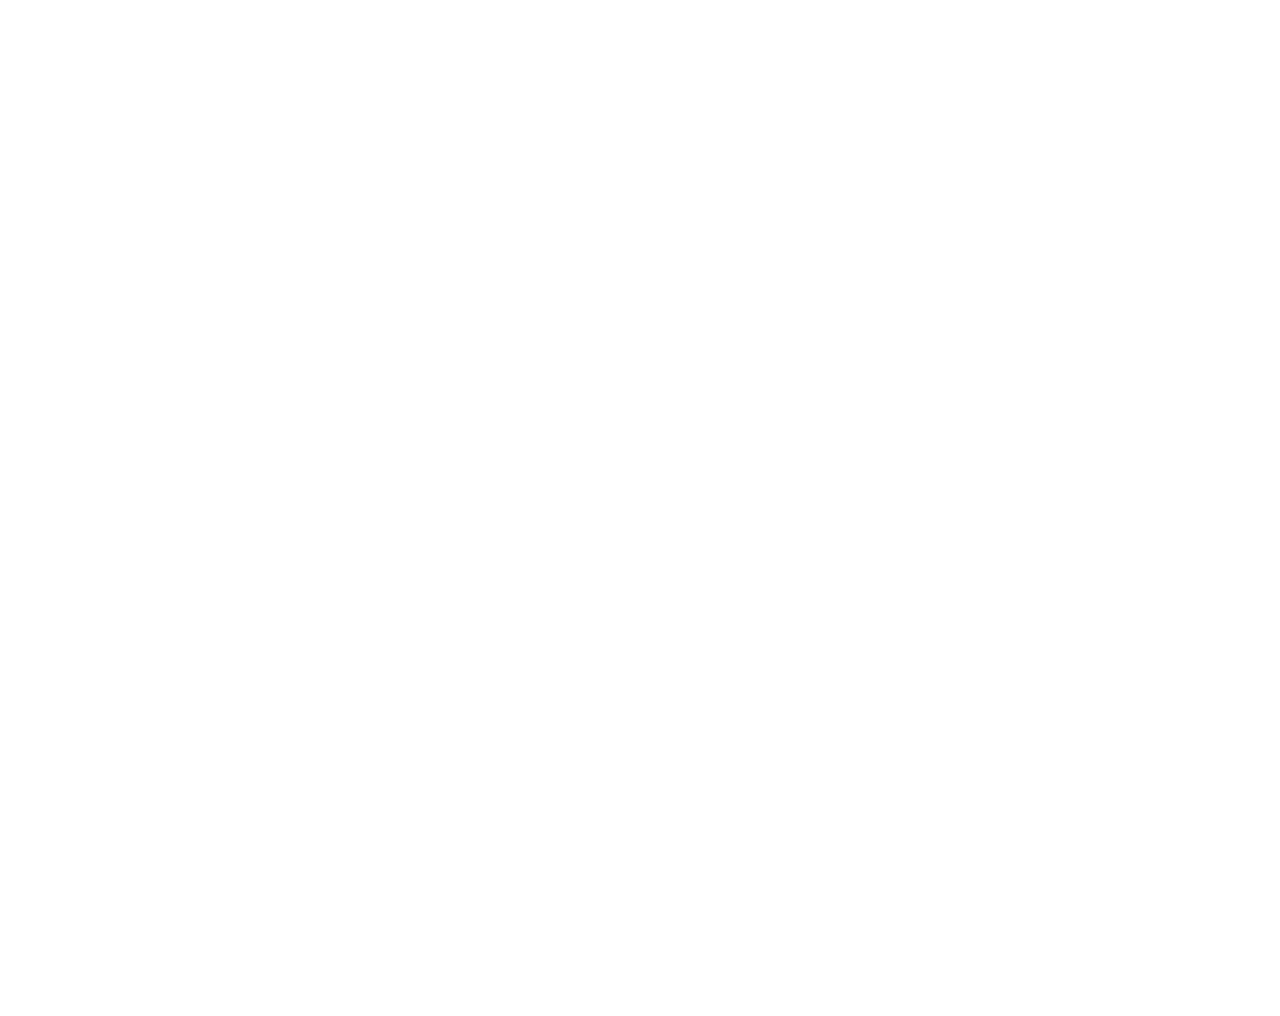
==== predictive_model/climate_projection_ssp245.html @ e0b6ae0f "models on mobile" ====
<html>
<head>
<meta charset="utf-8" />
<style>
#page-loader{position:fixed;inset:0;background:#0a0a0b;z-index:999;display:flex;align-items:center;justify-content:center;transition:opacity .4s ease}
#page-loader.hidden{opacity:0;pointer-events:none}
.loader-label{font-size:11px;letter-spacing:.18em;text-transform:lowercase;color:rgba(255,255,255,.45);font-family:Inter,Roboto,system-ui,sans-serif}
.loader-dots{display:flex;gap:6px;justify-content:center;margin-top:16px}
.loader-dots span{width:5px;height:5px;border-radius:50%;background:#6ee7b7;animation:dot-pulse 1.4s ease-in-out infinite}
.loader-dots span:nth-child(2){animation-delay:.2s}
.loader-dots span:nth-child(3){animation-delay:.4s}
@keyframes dot-pulse{0%,80%,100%{transform:scale(.6);opacity:.4}40%{transform:scale(1);opacity:1}}
</style>
</head>
<body>
<div id="page-loader"><div><div class="loader-label">rendering climate projection</div><div class="loader-dots"><span></span><span></span><span></span></div></div></div>
<script>window.addEventListener('load',function(){var l=document.getElementById('page-loader');if(l){l.classList.add('hidden');setTimeout(function(){l.remove()},450)}});</script>
    <div>                        <script>window.PlotlyConfig = {MathJaxConfig: 'local'};</script>
        <script charset="utf-8" src="https://cdn.plot.ly/plotly-basic-3.4.0.min.js"></script>                <div id="9ca78758-3323-4c5f-89e7-c5fe086039c6" class="plotly-graph-div" style="height:1000px; width:100%;"></div>            <script>                window.PLOTLYENV=window.PLOTLYENV || {};                                if (document.getElementById("9ca78758-3323-4c5f-89e7-c5fe086039c6")) {                    Plotly.newPlot(                        "9ca78758-3323-4c5f-89e7-c5fe086039c6",                        [{"fill":"toself","fillcolor":"rgba(255,107,53,0.08)","legendgroup":"temp","line":{"color":"rgba(0,0,0,0)"},"name":"Annual extreme range","showlegend":true,"x":{"dtype":"i2","bdata":"vAe9B74HvwfAB8EHwgfDB8QHxQfGB8cHyAfJB8oHywfMB80HzgfPB9AH0QfSB9MH1AfVB9YH1wfYB9kH2gfbB9wH3QfeB98H4AfhB+IH4wfkB+UH5gfnB+gH6QfqB+sH7AftB+4H7wfwB\u002fEH8gfzB\u002fQH9Qf2B\u002fcH+Af5B\u002foH+wf8B\u002f0H\u002fgf\[base64]\u002fgf9B\u002fwH+wf6B\u002fkH+Af3B\u002fYH9Qf0B\u002fMH8gfxB\u002fAH7wfuB+0H7AfrB+oH6QfoB+cH5gflB+QH4wfiB+EH4AffB94H3QfcB9sH2gfZB9gH1wfWB9UH1AfTB9IH0QfQB88HzgfNB8wHywfKB8kHyAfHB8YHxQfEB8MHwgfBB8AHvwe+B70HvAc="},"y":{"dtype":"f8","bdata":"[base64]\u002fNco6pslhAArR3g460WEC2RZwlf7ZYQCxAmSd7uFhAg2AnPIK6WEDbY\u002f8VlLxYQFUH2mewvlhAEAhw5NbAWEAtI3o+B8NYQMsVsShBxVhADJ3NVYTHWEANdoh40MlYQPBdmkMlzFhA1hG8aYLOWEDcTqad59BYQCXSEZJU01hAz1i3+cjVWED8n0+HRNhYQMpkk+3G2lhAWmQ730\u002fdWEDMWwAP399YQEAImy904lhA1SbE8w7lWECudDQOr+dYQOiupDFU6lhApJLNEP7sWEAC3WderO9YQCNLLM1e8lhAJprTDxX1WEArhxbZzvdYQP2p8dJNYivAinwv3WtyK8AgcUQOdYIrwBg\u002fPZ1nkivAzJ0mwUGiK8CURA2xAbIrwMrq\u002faOlwSvAyEcF0SvRK8DlEjBvkuArwHwDi7XX7yvA59Ai2\u002fn+K8B9MgQX9w0swJnfO6DNHCzAk4\u002fWrXsrLMDG+eB2\u002fzkswInVZzJXSCzAN9p3F4FWLMAovx1de2QswLY7ZjpEcizAOgde5tl\[base64]\u002fD80MzMzMzMZQM3MzMzMzBXAmpmZmZmZE0AAAAAAAADoP83MzMzMzBnAmJmZmZmZuT9oZmZmZmbmvwAAAAAAAPi\u002fZmZmZmZmBsAAAAAAAAATQGZmZmZmZiRAZmZmZmZmDkCgmZmZmZnZPzMzMzMzMwnAMzMzMzMzHkCamZmZmZnxv5qZmZmZmQvAODMzMzMzwz8AAAAAAAAWwM3MzMzMzB\u002fAaGZmZmZm1j8zMzMzMzMcwGZmZmZmZva\[base64]\u002fAMzMzMzMzIsDNzMzMzMwrwAAAAAAAgDLAmpmZmZkZMsDNzMzMzMw1wGZmZmZmZgLAMzMzMzMzLcCamZmZmZk6wDMzMzMzszXAmpmZmZmZOcAzMzMzMzM9wJqZmZmZmTTAMzMzMzMzKsA="},"type":"scatter","xaxis":"x","yaxis":"y"},{"fill":"toself","fillcolor":"rgba(255,107,53,0.18)","legendgroup":"temp","line":{"color":"rgba(0,0,0,0)"},"name":"Daily mean min–max band","x":{"dtype":"i2","bdata":"vAe9B74HvwfAB8EHwgfDB8QHxQfGB8cHyAfJB8oHywfMB80HzgfPB9AH0QfSB9MH1AfVB9YH1wfYB9kH2gfbB9wH3QfeB98H4AfhB+IH4wfkB+UH5gfnB+gH6QfqB+sH7AftB+4H7wfwB\u002fEH8gfzB\u002fQH9Qf2B\u002fcH+Af5B\u002foH+wf8B\u002f0H\u002fgf\[base64]\u002fgf9B\u002fwH+wf6B\u002fkH+Af3B\u002fYH9Qf0B\u002fMH8gfxB\u002fAH7wfuB+0H7AfrB+oH6QfoB+cH5gflB+QH4wfiB+EH4AffB94H3QfcB9sH2gfZB9gH1wfWB9UH1AfTB9IH0QfQB88HzgfNB8wHywfKB8kHyAfHB8YHxQfEB8MHwgfBB8AHvwe+B70HvAc="},"y":{"dtype":"f8","bdata":"LYXMZ1\[base64]\[base64]\[base64]\u002fTkBJ27IoigJPQBqSgYSzBU9AbTX3ZbEIT0BaEOxLiwtPQPRtOLVIDk9AUpm0IPEQT0CJ3TgNjBNPQK+FnfkgFk9A2dy6ZLcYT0AcLmnNVhtPQI\[base64]\u002fHdU9A61NDqC96T0AKRbsco35PQJFPIeYgg09AiscPfqiHT0ACASFeOYxPQANQ7\u002f\u002fSkE9AmAgV3XSVT0DNfixvHppPQK0G0C\u002fPnk9AQvSZmIajT0CZmyQjRKhPQPzV88XqZkdApS5pOy1iR0AQQZ\u002fSdV1HQDC5+xHFWEdA\u002fELkfxtUR0Bmir6ieU9HQGU78ADgSkdA7gHfIE9GR0D0ifCIx0FHQG1\u002fir9JPUdATo4SS9Y4R0CLYu6xbTRHQBqog3oQMEdA7go4K78rR0D9NnFKeidHQDzYlF5CI0dAoJoI7hcfR0AcKjJ\u002f+xpHQKcyd5jtFkdANWA9wO4SR0C7Xup8\u002fw5HQC3a41QgC0dAgH6PzlEHR0Cq91JwlANHQJ7xk8Do\u002f0ZAUhi4RU\u002f8RkC7FyWGyPhGQM2bQAhV9UZAflBwUvXxRkDB4Rnrqe5GQIz7olhz60ZA1ElxIVLoRkCNeOrLRuVGQK0zdN5R4kZAJyd033PfRkDy\u002fk9VrdxGQH9oOHD92UZAPBeKB17XRkASwGycx9RGQOwXCLAy0kZAtdODw5fPRkBXqAdY78xGQL1Ku+4xykZA0G\[base64]\u002fVHQC8NYqXF\[base64]\u002ftGQJ1iIdJmA0dApr24e87gRUAdPpbdeFBGQHLY2Q+vIEZAqI4nJvBQREAyWt0WvbxFQApqh\u002fTSWkVAxK+7BtBVRED8umsAXclEQGvC1mXqGUZAplrUc1aJRkBxuRaeeT1FQK3TuyWTR0NAu2sAXUlVREA\u002fYLj\u002fmtJGQLC7BtCVlEVA5taErctURUBp+U4tHTBEQI8271NckkNAfhu8YxlrRUBtFzlJNl1GQCn3XvsAmUVAGYJ1tHkfRUCJESNGjJhEQIxWt0Uvj0VAhSnYm4lLRUB0IMSRjSJFQDFDARfcf0VAk+jGtsmiRkBrwtZl6llEQO+4yXUZp0NATINYafHnREBw\u002f4PzOGpEQBlQJTa+dERAAAAAAADgREAH0JVUBVpFQAGbzzgLcEVAnWIh0mYDREBGotTYw6xEQMe2ySIIhkZAxWFnP7xCRUDth1eQm4tDQG+hpZD5jERAEAxqjDc0RUAWf7aLnORDQKMytyZsHUVAYYLaIb2UREA="},"type":"scatter","xaxis":"x","yaxis":"y"},{"fill":"toself","fillcolor":"rgba(255,170,94,0.13)","legendgroup":"temp","line":{"color":"rgba(0,0,0,0)"},"name":"Model uncertainty (±1σ)","x":{"dtype":"i2","bdata":"6AfpB+oH6wfsB+0H7gfvB\u002fAH8QfyB\u002fMH9Af1B\u002fYH9wf4B\u002fkH+gf7B\u002fwH\u002fQf+B\[base64]\u002fwf+B\u002f0H\u002fAf7B\u002foH+Qf4B\u002fcH9gf1B\u002fQH8wfyB\u002fEH8AfvB+4H7QfsB+sH6gfpB+gH"},"y":{"dtype":"f8","bdata":"5bqMc\[base64]\u002f1DYwjS0CkfYBBzC1LQKT83Qp4N0tAEJjm6JZAS0D+mnJaMElLQIBQWt5LUUtAsAN28\u002fBYS0Ch\u002f50YJ2BLQGiPqsz1ZktAHP5zjmRtS0DSltLcenNLQJ+knjZAeUtAmnKwGrx+S0DXS+AH9oNLQGx7Bn31iEtAb0z7+MGNS0D0CZf6YpJLQBP\u002fsQDglktA33YkikCbS0BvvMYVjJ9LQNgacSLKo0tAMN37LgKoS0CMTj+6O6xLQAG6E0N+sEtApmpRSNG0S0ANrZvyOrlLQMXTwRG8vUtA1zJeH1TCS0BQHguVAsdLQDrqYuzGy0tAoer\u002fnqDQS0CQc3wmj9VLQBHZcvyR2ktAMW99mqjfS0D6iTZ60uRLQHh9OBUP6ktAtp0d5V3vS0C+PoBjvvRLQJ20+gkw+ktAXVMnUrL\u002fS0AJb6C1RAVMQK1bAK7mCkxAVG3htJcQTEAK+N1DVxZMQNhPkNQkHExAy8iS4P8hTEDutn\[base64]\[base64]\[base64]\u002fYm\[base64]\u002f2sPbEIFKQE3P74j1N0pAk74Hbp13SkDsY06mFPJKQBdn3A5U2UlAk1sr3+9vSkDrRt9sJjdKQPjFFpFM80pArZVkrRdpSUA0vZaA0lBKQFwX9S8ZJUtA4j6cuPN7SUAhc4JfeSJKQCXXIKegY0pARaBIO2laSkBwhag\u002fElJJQH9UJg2LFUpA"},"type":"scatter","xaxis":"x","yaxis":"y"},{"hovertemplate":"%{x}: %{y:.1f}°F\u003cextra\u003eObserved\u003c\u002fextra\u003e","line":{"color":"#a8d8ea","width":2},"mode":"lines","name":"Observed annual mean (ERA5)","x":{"dtype":"i2","bdata":"vAe9B74HvwfAB8EHwgfDB8QHxQfGB8cHyAfJB8oHywfMB80HzgfPB9AH0QfSB9MH1AfVB9YH1wfYB9kH2gfbB9wH3QfeB98H4AfhB+IH4wfkB+UH5gfnB+gH"},"y":{"dtype":"f8","bdata":"5FUfMNyfSECG42pGyh5JQATgYziu5kdATw5avlMLSUDv7u7u7q5IQCcm8FDfyEdAUIpmhSkYSUDfDtbKGmFKQMSRjaI5RklA+LtEVnk\[base64]\u002fVU7OWg5SUALmR2N0oNJQOW6jHPxO0tAaXVb9PJ8SEBdxWFnP3xHQLh7zkDyYUlAhTHVop5zSkDBgQMHDlxKQI11erdk8khAFoed\u002ffCKSEA0\u002fQ26XYtJQH1KTbn32klAOK5mpOzJSEDKYI7pn4xKQLKHWUC+iEpA"},"type":"scatter","xaxis":"x","yaxis":"y"},{"hovertemplate":"%{x}: %{y:.1f}°F\u003cextra\u003eSSP2-4.5\u003c\u002fextra\u003e","line":{"color":"#ff6b35","dash":"dash","width":2.5},"mode":"lines","name":"Projected mean (SSP2-4.5)","x":{"dtype":"i2","bdata":"6AfpB+oH6wfsB+0H7gfvB\u002fAH8QfyB\u002fMH9Af1B\u002fYH9wf4B\u002fkH+gf7B\u002fwH\u002fQf+B\u002f8HAAgBCAIIAwgECAUIBggHCAgICQgKCAsIDAgNCA4IDwgQCBEIEggTCBQIFQgWCBcIGAgZCBoIGwgcCB0IHggfCCAIIQgiCCMIJAglCCYIJwgoCCkIKggrCCwILQguCC8IMAgxCDIIMwg0CDUINgg3CDgIOQg6CDsIPAg9CD4I"},"y":{"dtype":"f8","bdata":"sodZQL6ISkDV0gGT6MZJQNwHyK7i0EpA7ljGOr3bSkAcD04TOZxKQA\u002f1jYxW90lAu+cMJB+iS0DFp9SUe89KQHCayOFj6UlA7eSg5Tt1S0ASgI\[base64]\u002fSkBkmh0EtMNKQP+Nwz3Wx0pAyEGvAa\u002fLSkDTALnORc9KQDYWuSOi0kpAB82Hf8vVSkBacP1gydhKQEdL8kaj20pA4ag+sGDeSkA\u002f1LobCeFKQHYYPwik40pAnMCj9DjmSkDGF8Ffz+hKQAlpb8hu60pAfP+GrR7uSkCxJ6s35fBKQDc0qzbD80pAF3khJLj2SkBeSqh5w\u002flKQBb82bDk\u002fEpAS+JQQxsAS0AIUaeqZgNLQFecd2DGBktARRhc3jkKS0DcGO+dwA1LQCjyyhhaEUtANPiJyAUVS0AKf8YmwxhLQLfaGq2RHEtARV8h1XAgS0C\u002fYHQYYCRLQDEzrvBeKEtApipp12wsS0Aqmz9GiTBLQMbYy7azNEtAhzeoous4S0B4C2+DMD1LQKSoutKBQUtAFWMlCt9FS0DYjkmjR0pLQPd\u002fwRe7TktAfoon4ThTS0B4AhZ5wFdLQO87J1lRXEtA8Ir1+upgS0CGQxvYjGVLQLq5Mmo2aktAmkHWKuduS0AvL6CTnnNLQIbWKh5ceEtA"},"type":"scatter","xaxis":"x","yaxis":"y"},{"hovertemplate":"%{x}: %{y:.1f} in\u003cextra\u003eObserved\u003c\u002fextra\u003e","marker":{"color":"#4fc3f7"},"name":"Observed annual precip (ERA5)","opacity":0.65,"x":{"dtype":"i2","bdata":"vAe9B74HvwfAB8EHwgfDB8QHxQfGB8cHyAfJB8oHywfMB80HzgfPB9AH0QfSB9MH1AfVB9YH1wfYB9kH2gfbB9wH3QfeB98H4AfhB+IH4wfkB+UH5gfnB+gH"},"y":{"dtype":"f8","bdata":"EoPAyqHlQ0D+1HjpJiFDQIts5\[base64]\u002f3UeElBQM\u002f3U+Ol2z1AwcqhRbazQ0CJQWDl0EI3QAwCK4cWWT5AfT81XroJQkD6fmq8dDNHQMHKoUW2g0lAbef7qfFiR0BeukkMAjtBQOtRuB6F6zdA9P3UeOlWREAQWDm0yBZDQL6fGi\u002fd9EhA46WbxCDgQUA5tMh2vn88QClcj8L1WEZAiUFg5dCSRkAUrkfhepRBQNejcD0K50BApHA9CtfjQUCDwMqhRRY8QNNNYhBYyURA"},"type":"bar","xaxis":"x2","yaxis":"y2"},{"hovertemplate":"%{x}: %{y:.1f} in\u003cextra\u003eProjected\u003c\u002fextra\u003e","marker":{"color":"#0288d1"},"name":"Projected annual precip (SSP2-4.5)","opacity":0.55,"x":{"dtype":"i2","bdata":"6AfpB+oH6wfsB+0H7gfvB\u002fAH8QfyB\u002fMH9Af1B\u002fYH9wf4B\u002fkH+gf7B\u002fwH\u002fQf+B\u002f8HAAgBCAIIAwgECAUIBggHCAgICQgKCAsIDAgNCA4IDwgQCBEIEggTCBQIFQgWCBcIGAgZCBoIGwgcCB0IHggfCCAIIQgiCCMIJAglCCYIJwgoCCkIKggrCCwILQguCC8IMAgxCDIIMwg0CDUINgg3CDgIOQg6CDsIPAg9CD4I"},"y":{"dtype":"f8","bdata":"001iEFjJREBQjZduEltEQAisHFpk80JAXI\u002fC9SjUQ0AMAiuHFkFEQFK4HoXrAUFAMzMzMzMjPkCsHFpkOy8\u002fQClcj8L1cEZABoGVQ4sMQEBzaJHtfK9GQFg5tMh23kBAyXa+nxq\u002fR0CLbOf7qZFHQNEi2\u002fl+mj5ARrbz\u002fdRYREBU46WbxABDQFg5tMh2FkBAN4lBYOWAQUDLoUW28+VCQJqZmZmZiUBAUrgeheuBQUBiEFg5tDg+QB+F61G4PkJAKVyPwvUAREA3iUFg5cA8QIts5\[base64]\u002fB54T88hDQN7cpqUnzENAPsNvTEvPQ0CebvFLXtJDQHqSJOhg1UNAWOIBZVPYQ0A6Cb3hNdtDQDmQdeoH3kNA8\u002feF5sjgQ0AFwUg9eONDQBBsGFYV5kNArnlPmJ\u002foQ0CBakhrFutDQCK\u002fXTZ57UNAM\u002fjpYMfvQ0BOlkdSAPJDQBUa0XEj9ENAIQThJjD2Q0AV1dHYJfhDQIsN\u002fu4D+kNAJC7A0Mn7Q0B8t3Lldv1DQDAqcJQK\u002f0NA3wYTRYQAREAnzrVe4wFEQKYAs0gnA0RA+B5lak8EREC9qSYrWwVEQJMhUvJJBkRAFAdCJxsHREDk2lAxzgdEQJwd2XdiCERA3E81YtcIREBA8r9XLAlEQGqF079gCURA8onKAXQJREB6gP+EZQlEQJ\u002fpzLA0CURA\u002f0WN7OAIREA2FpufaQhEQOTaUDHOB0RA"},"type":"bar","xaxis":"x2","yaxis":"y2"},{"hovertemplate":"%{x}: %{y:.2f} in\u003cextra\u003eMax event\u003c\u002fextra\u003e","line":{"color":"#f06292","width":1.5},"mode":"lines","name":"Largest single-day event (in)","x":{"dtype":"i2","bdata":"vAe9B74HvwfAB8EHwgfDB8QHxQfGB8cHyAfJB8oHywfMB80HzgfPB9AH0QfSB9MH1AfVB9YH1wfYB9kH2gfbB9wH3QfeB98H4AfhB+IH4wfkB+UH5gfnB+gH6QfqB+sH7AftB+4H7wfwB\u002fEH8gfzB\u002fQH9Qf2B\u002fcH+Af5B\u002foH+wf8B\u002f0H\u002fgf\u002fBwAIAQgCCAMIBAgFCAYIBwgICAkICggLCAwIDQgOCA8IEAgRCBIIEwgUCBUIFggXCBgIGQgaCBsIHAgdCB4IHwggCCEIIggjCCQIJQgmCCcIKAgpCCoIKwgsCC0ILggvCDAIMQgyCDMINAg1CDYINwg4CDkIOgg7CDwIPQg+CA=="},"y":{"dtype":"f8","bdata":"WmQ730+NAkC6SQwCK4cDQGQ730+Nlw9Ay6FFtvP99j9QjZduEoMBQHWTGARWDvc\u002fhetRuB6FCkDsUbgehev9PzeJQWDl0AxAMzMzMzMzAUDl0CLb+X72P3Noke18PwRAz\u002fdT46Wb\u002fj\u002fVeOkmMQgEQL6fGi\u002fdJPo\u002f16NwPQrX+z\u002fD9Shcj8IFQNNNYhBYOfw\u002fIbByaJHtCkC8dJMYBFbyP4XrUbgehfs\u002fsHJoke18\u002fT+sHFpkO9\u002f3P4XrUbgehfs\u002ff2q8dJMYAEA5tMh2vp\u002fuP7TIdr6fGu8\u002fLbKd76fGA0Boke18PzUCQNV46SYxCARAYOXQItv5\u002fD\u002fHSzeJQWD\u002fP\u002fyp8dJNYvA\u002fJQaBlUOL\u002fj9vEoPAyqEAQPCnxks3iQBAbxKDwMqhAEDD9Shcj8L5P5ZDi2zn+\u002f0\u002f8KfGSzeJAEC+nxov3ST6P8UgsHJokfk\u002f7nw\u002fNV66\u002fT\u002f0\u002fdR46SbzP4XrUbgehQJAtMh2vp8a+j\u002fb+X5qvHQKQIGVQ4ts5wBArkfhehSu7T9xPQrXo3D2PzQzMzMzMwZARIts5\u002fup9z+4HoXrUbj4P7gehetROAJA8tJNYhDYCECsHFpkO18BQD81XrpJjAJA3SQGgZVDAECiRbbz\u002fdTyP8dLN4lBYPo\u002f5KWbxCCw9D9MN4lBYOXuPwAAAAAAgAJAH4XrUbge9T+YbhKDwMr9Py2yne+nxvY\u002fN4lBYOXQ\u002fD8CK4cW2c4JQPLSTWIQWPg\u002fVg4tsp3v+j91kxgEVg4BQA\u002fd+X0lKABAK7IFc\u002fAtAEDLr+nDoDMAQOXsl7s2OQBA0fRYpbI+AEBozsnMFEQAQMcK2n1dSQBAf9vJBI1OAEBDMCiuo1MAQBDc0MahWABAgMHqm4ddAEB7BuZ6VWIAQB5PerELZwBAuv+kjaprAEDuhaddMnAAQNmoBXCjdABAOuCDE\u002f54AEB\u002fsiWXQn0AQL8ZLEpxgQBAku8TfIqFAECYX5R8jokAQOVgnZt9jQBAADZWKViRAECb8xt2HpUAQPcNgNLQmABAgAEjYW+cAECl8CyM+Z8AQDEhjI9uowBAT0gVp82mAED9zYYOFqoAQDksjAFHrQBAzmnBu1+wAEDDsLZ4X7MAQJ0A9HNFtgBAL\u002fz86BC5AEBi01QTwbsAQJFIgi5VvgBA9NETdszAAEDJ1qMlJsMAQI8I3XhhxQBAPdh+q33HAECOB2L5eckAQJBWfZ5VywBAY03q1g\u002fNAEBcIurep84AQLG86vIc0ABAo9OLT27RAEBkKqQxm9IAQNnoRtai0wBAUxHJeoTUAEBME8dcP9UAQI57KrrS1QBAqsEv0T3WAEAZM2zgf9YAQBL80yaY1gBAgU7A44XWAED2pvVWSNYAQCcwqsDe1QBA9ESMYUjVAEBTEcl6hNQAQA=="},"yaxis":"y2","type":"scatter","xaxis":"x2"},{"hovertemplate":"%{x}: %{y:.1f} days\u003cextra\u003eStorm days\u003c\u002fextra\u003e","marker":{"color":"#ce93d8"},"name":"Thunderstorm days\u002fyr (NOAA baseline × SSP2-4.5 scaling)","opacity":0.65,"x":{"dtype":"i2","bdata":"vAe9B74HvwfAB8EHwgfDB8QHxQfGB8cHyAfJB8oHywfMB80HzgfPB9AH0QfSB9MH1AfVB9YH1wfYB9kH2gfbB9wH3QfeB98H4AfhB+IH4wfkB+UH5gfnB+gH6QfqB+sH7AftB+4H7wfwB\u002fEH8gfzB\u002fQH9Qf2B\u002fcH+Af5B\u002foH+wf8B\u002f0H\u002fgf\u002fBwAIAQgCCAMIBAgFCAYIBwgICAkICggLCAwIDQgOCA8IEAgRCBIIEwgUCBUIFggXCBgIGQgaCBsIHAgdCB4IHwggCCEIIggjCCQIJQgmCCcIKAgpCCoIKwgsCC0ILggvCDAIMQgyCDMINAg1CDYINwg4CDkIOgg7CDwIPQg+CA=="},"y":{"dtype":"f8","bdata":"Mu4uhX2NQ0AjnDTC6JdDQNzAo01bokNAQC1KKtWsQ0A2svVaVrdDQJcgdOLewUNATkmTw27MQ0A4\u002fSABBtdDQDwN652k4UNAPkq\[base64]\u002fPblnKotFQLtFyc7LpkVAX7Lwa4bCRUA0GqpTWt5FQFqxeJpH+kVAHUnoVE4WRkDfT42XbjJGQDPRBHeoTkZAvnX0B\u002fxqRkBUgwpfaYdGQNrc\u002fZDwo0ZAaAKOspHARkAtEYPYTN1GQHrDrRci+kZAyXDnhBEXR0CqDRI1GzRHQNMrGD0\u002fUUdAYTxY5zN\u002fRUCNltXE8opFQEcf6m65lkVAbqdj6IeiRUDo\[base64]\u002fJuWhjWR0BMayXvWeNHQHA9Ctej8EdAvTePv\[base64]\u002fZIQGZADWA6A0lAuxXYuW8PSUBqK96jgRtJQEtIxSBuJ0lAMzMzMzMzSUD7ss3dzj5JQHmOOiM\u002fSklAhYwfBoJVSUD4cyKJlWBJQKkL6a53a0lAbhoZeiZ2SUAeZ1jtn4BJQJG4TAviiklAn9Wb1uqUSUAfhetRuJ5JQA=="},"type":"bar","xaxis":"x3","yaxis":"y3"}],                        {"template":{"data":{"histogram2dcontour":[{"type":"histogram2dcontour","colorbar":{"outlinewidth":0,"ticks":""},"colorscale":[[0.0,"#0d0887"],[0.1111111111111111,"#46039f"],[0.2222222222222222,"#7201a8"],[0.3333333333333333,"#9c179e"],[0.4444444444444444,"#bd3786"],[0.5555555555555556,"#d8576b"],[0.6666666666666666,"#ed7953"],[0.7777777777777778,"#fb9f3a"],[0.8888888888888888,"#fdca26"],[1.0,"#f0f921"]]}],"choropleth":[{"type":"choropleth","colorbar":{"outlinewidth":0,"ticks":""}}],"histogram2d":[{"type":"histogram2d","colorbar":{"outlinewidth":0,"ticks":""},"colorscale":[[0.0,"#0d0887"],[0.1111111111111111,"#46039f"],[0.2222222222222222,"#7201a8"],[0.3333333333333333,"#9c179e"],[0.4444444444444444,"#bd3786"],[0.5555555555555556,"#d8576b"],[0.6666666666666666,"#ed7953"],[0.7777777777777778,"#fb9f3a"],[0.8888888888888888,"#fdca26"],[1.0,"#f0f921"]]}],"heatmap":[{"type":"heatmap","colorbar":{"outlinewidth":0,"ticks":""},"colorscale":[[0.0,"#0d0887"],[0.1111111111111111,"#46039f"],[0.2222222222222222,"#7201a8"],[0.3333333333333333,"#9c179e"],[0.4444444444444444,"#bd3786"],[0.5555555555555556,"#d8576b"],[0.6666666666666666,"#ed7953"],[0.7777777777777778,"#fb9f3a"],[0.8888888888888888,"#fdca26"],[1.0,"#f0f921"]]}],"contourcarpet":[{"type":"contourcarpet","colorbar":{"outlinewidth":0,"ticks":""}}],"contour":[{"type":"contour","colorbar":{"outlinewidth":0,"ticks":""},"colorscale":[[0.0,"#0d0887"],[0.1111111111111111,"#46039f"],[0.2222222222222222,"#7201a8"],[0.3333333333333333,"#9c179e"],[0.4444444444444444,"#bd3786"],[0.5555555555555556,"#d8576b"],[0.6666666666666666,"#ed7953"],[0.7777777777777778,"#fb9f3a"],[0.8888888888888888,"#fdca26"],[1.0,"#f0f921"]]}],"surface":[{"type":"surface","colorbar":{"outlinewidth":0,"ticks":""},"colorscale":[[0.0,"#0d0887"],[0.1111111111111111,"#46039f"],[0.2222222222222222,"#7201a8"],[0.3333333333333333,"#9c179e"],[0.4444444444444444,"#bd3786"],[0.5555555555555556,"#d8576b"],[0.6666666666666666,"#ed7953"],[0.7777777777777778,"#fb9f3a"],[0.8888888888888888,"#fdca26"],[1.0,"#f0f921"]]}],"mesh3d":[{"type":"mesh3d","colorbar":{"outlinewidth":0,"ticks":""}}],"scatter":[{"fillpattern":{"fillmode":"overlay","size":10,"solidity":0.2},"type":"scatter"}],"parcoords":[{"type":"parcoords","line":{"colorbar":{"outlinewidth":0,"ticks":""}}}],"scatterpolargl":[{"type":"scatterpolargl","marker":{"colorbar":{"outlinewidth":0,"ticks":""}}}],"bar":[{"error_x":{"color":"#2a3f5f"},"error_y":{"color":"#2a3f5f"},"marker":{"line":{"color":"#E5ECF6","width":0.5},"pattern":{"fillmode":"overlay","size":10,"solidity":0.2}},"type":"bar"}],"scattergeo":[{"type":"scattergeo","marker":{"colorbar":{"outlinewidth":0,"ticks":""}}}],"scatterpolar":[{"type":"scatterpolar","marker":{"colorbar":{"outlinewidth":0,"ticks":""}}}],"histogram":[{"marker":{"pattern":{"fillmode":"overlay","size":10,"solidity":0.2}},"type":"histogram"}],"scattergl":[{"type":"scattergl","marker":{"colorbar":{"outlinewidth":0,"ticks":""}}}],"scatter3d":[{"type":"scatter3d","line":{"colorbar":{"outlinewidth":0,"ticks":""}},"marker":{"colorbar":{"outlinewidth":0,"ticks":""}}}],"scattermap":[{"type":"scattermap","marker":{"colorbar":{"outlinewidth":0,"ticks":""}}}],"scattermapbox":[{"type":"scattermapbox","marker":{"colorbar":{"outlinewidth":0,"ticks":""}}}],"scatterternary":[{"type":"scatterternary","marker":{"colorbar":{"outlinewidth":0,"ticks":""}}}],"scattercarpet":[{"type":"scattercarpet","marker":{"colorbar":{"outlinewidth":0,"ticks":""}}}],"carpet":[{"aaxis":{"endlinecolor":"#2a3f5f","gridcolor":"white","linecolor":"white","minorgridcolor":"white","startlinecolor":"#2a3f5f"},"baxis":{"endlinecolor":"#2a3f5f","gridcolor":"white","linecolor":"white","minorgridcolor":"white","startlinecolor":"#2a3f5f"},"type":"carpet"}],"table":[{"cells":{"fill":{"color":"#EBF0F8"},"line":{"color":"white"}},"header":{"fill":{"color":"#C8D4E3"},"line":{"color":"white"}},"type":"table"}],"barpolar":[{"marker":{"line":{"color":"#E5ECF6","width":0.5},"pattern":{"fillmode":"overlay","size":10,"solidity":0.2}},"type":"barpolar"}],"pie":[{"automargin":true,"type":"pie"}]},"layout":{"autotypenumbers":"strict","colorway":["#636efa","#EF553B","#00cc96","#ab63fa","#FFA15A","#19d3f3","#FF6692","#B6E880","#FF97FF","#FECB52"],"font":{"color":"#2a3f5f"},"hovermode":"closest","hoverlabel":{"align":"left"},"paper_bgcolor":"white","plot_bgcolor":"#E5ECF6","polar":{"bgcolor":"#E5ECF6","angularaxis":{"gridcolor":"white","linecolor":"white","ticks":""},"radialaxis":{"gridcolor":"white","linecolor":"white","ticks":""}},"ternary":{"bgcolor":"#E5ECF6","aaxis":{"gridcolor":"white","linecolor":"white","ticks":""},"baxis":{"gridcolor":"white","linecolor":"white","ticks":""},"caxis":{"gridcolor":"white","linecolor":"white","ticks":""}},"coloraxis":{"colorbar":{"outlinewidth":0,"ticks":""}},"colorscale":{"sequential":[[0.0,"#0d0887"],[0.1111111111111111,"#46039f"],[0.2222222222222222,"#7201a8"],[0.3333333333333333,"#9c179e"],[0.4444444444444444,"#bd3786"],[0.5555555555555556,"#d8576b"],[0.6666666666666666,"#ed7953"],[0.7777777777777778,"#fb9f3a"],[0.8888888888888888,"#fdca26"],[1.0,"#f0f921"]],"sequentialminus":[[0.0,"#0d0887"],[0.1111111111111111,"#46039f"],[0.2222222222222222,"#7201a8"],[0.3333333333333333,"#9c179e"],[0.4444444444444444,"#bd3786"],[0.5555555555555556,"#d8576b"],[0.6666666666666666,"#ed7953"],[0.7777777777777778,"#fb9f3a"],[0.8888888888888888,"#fdca26"],[1.0,"#f0f921"]],"diverging":[[0,"#8e0152"],[0.1,"#c51b7d"],[0.2,"#de77ae"],[0.3,"#f1b6da"],[0.4,"#fde0ef"],[0.5,"#f7f7f7"],[0.6,"#e6f5d0"],[0.7,"#b8e186"],[0.8,"#7fbc41"],[0.9,"#4d9221"],[1,"#276419"]]},"xaxis":{"gridcolor":"white","linecolor":"white","ticks":"","title":{"standoff":15},"zerolinecolor":"white","automargin":true,"zerolinewidth":2},"yaxis":{"gridcolor":"white","linecolor":"white","ticks":"","title":{"standoff":15},"zerolinecolor":"white","automargin":true,"zerolinewidth":2},"scene":{"xaxis":{"backgroundcolor":"#E5ECF6","gridcolor":"white","linecolor":"white","showbackground":true,"ticks":"","zerolinecolor":"white","gridwidth":2},"yaxis":{"backgroundcolor":"#E5ECF6","gridcolor":"white","linecolor":"white","showbackground":true,"ticks":"","zerolinecolor":"white","gridwidth":2},"zaxis":{"backgroundcolor":"#E5ECF6","gridcolor":"white","linecolor":"white","showbackground":true,"ticks":"","zerolinecolor":"white","gridwidth":2}},"shapedefaults":{"line":{"color":"#2a3f5f"}},"annotationdefaults":{"arrowcolor":"#2a3f5f","arrowhead":0,"arrowwidth":1},"geo":{"bgcolor":"white","landcolor":"#E5ECF6","subunitcolor":"white","showland":true,"showlakes":true,"lakecolor":"white"},"title":{"x":0.05},"mapbox":{"style":"light"}}},"xaxis":{"anchor":"y","domain":[0.0,1.0],"matches":"x3","showticklabels":false,"tickfont":{"color":"white"},"title":{"font":{"color":"white"}},"range":[1980,2112],"gridcolor":"rgba(255,255,255,0.07)","zerolinecolor":"rgba(255,255,255,0.07)","color":"white"},"yaxis":{"anchor":"x","domain":[0.656,1.0],"tickfont":{"color":"white"},"title":{"text":"Temperature (°F)","font":{"color":"white"}},"gridcolor":"rgba(255,255,255,0.07)","zerolinecolor":"rgba(255,255,255,0.07)","color":"white"},"xaxis2":{"anchor":"y2","domain":[0.0,1.0],"matches":"x3","showticklabels":false,"tickfont":{"color":"white"},"title":{"font":{"color":"white"}},"range":[1980,2112],"gridcolor":"rgba(255,255,255,0.07)","zerolinecolor":"rgba(255,255,255,0.07)","color":"white"},"yaxis2":{"anchor":"x2","domain":[0.328,0.5860000000000001],"tickfont":{"color":"white"},"title":{"text":"Annual Precip (in)","font":{"color":"white"}},"gridcolor":"rgba(255,255,255,0.07)","zerolinecolor":"rgba(255,255,255,0.07)","color":"white"},"xaxis3":{"anchor":"y3","domain":[0.0,1.0],"tickfont":{"color":"white"},"title":{"text":"Year","font":{"color":"white"}},"range":[1980,2112],"gridcolor":"rgba(255,255,255,0.07)","zerolinecolor":"rgba(255,255,255,0.07)","color":"white"},"yaxis3":{"anchor":"x3","domain":[0.0,0.258],"tickfont":{"color":"white"},"title":{"text":"Storm days \u002f year","font":{"color":"white"}},"gridcolor":"rgba(255,255,255,0.07)","zerolinecolor":"rgba(255,255,255,0.07)","color":"white"},"annotations":[{"font":{"size":16,"color":"white"},"showarrow":false,"text":"Annual Mean Temperature (°F)","x":0.5,"xanchor":"center","xref":"paper","y":1.0,"yanchor":"bottom","yref":"paper"},{"font":{"size":16,"color":"white"},"showarrow":false,"text":"Annual Precipitation (in)  |  Single-day extremes rising","x":0.5,"xanchor":"center","xref":"paper","y":0.5860000000000001,"yanchor":"bottom","yref":"paper"},{"font":{"size":16,"color":"white"},"showarrow":false,"text":"Thunderstorm \u002f Severe Weather Days per Year","x":0.5,"xanchor":"center","xref":"paper","y":0.258,"yanchor":"bottom","yref":"paper"}],"shapes":[{"line":{"color":"rgba(255,255,255,0.25)","dash":"dot"},"type":"line","x0":2026,"x1":2026,"xref":"x","y0":0,"y1":1,"yref":"y domain"},{"line":{"color":"rgba(255,107,53,0.35)","dash":"dot"},"type":"line","x0":2110,"x1":2110,"xref":"x","y0":0,"y1":1,"yref":"y domain"}],"title":{"font":{"color":"white","size":16},"text":"Iowa City, IA — Climate Projection 1980–2110\u003cbr\u003e\u003csup\u003eScenario: SSP2-4.5 (IPCC AR6)  |  Data: ERA5 \u002f CMIP6 \u002f NOAA NCEI  |  Thesis: 2110 by Aisha Kazembe\u003c\u002fsup\u003e","x":0.5},"font":{"color":"white"},"legend":{"font":{"color":"white","size":10},"bgcolor":"rgba(30,30,30,0.8)","bordercolor":"#444","x":0.01,"y":0.99},"paper_bgcolor":"#0d0d0d","plot_bgcolor":"#1a1a1a","hovermode":"x unified","height":1000},                        {"responsive": true}                    )                };            </script>        </div>
</body>
</html>
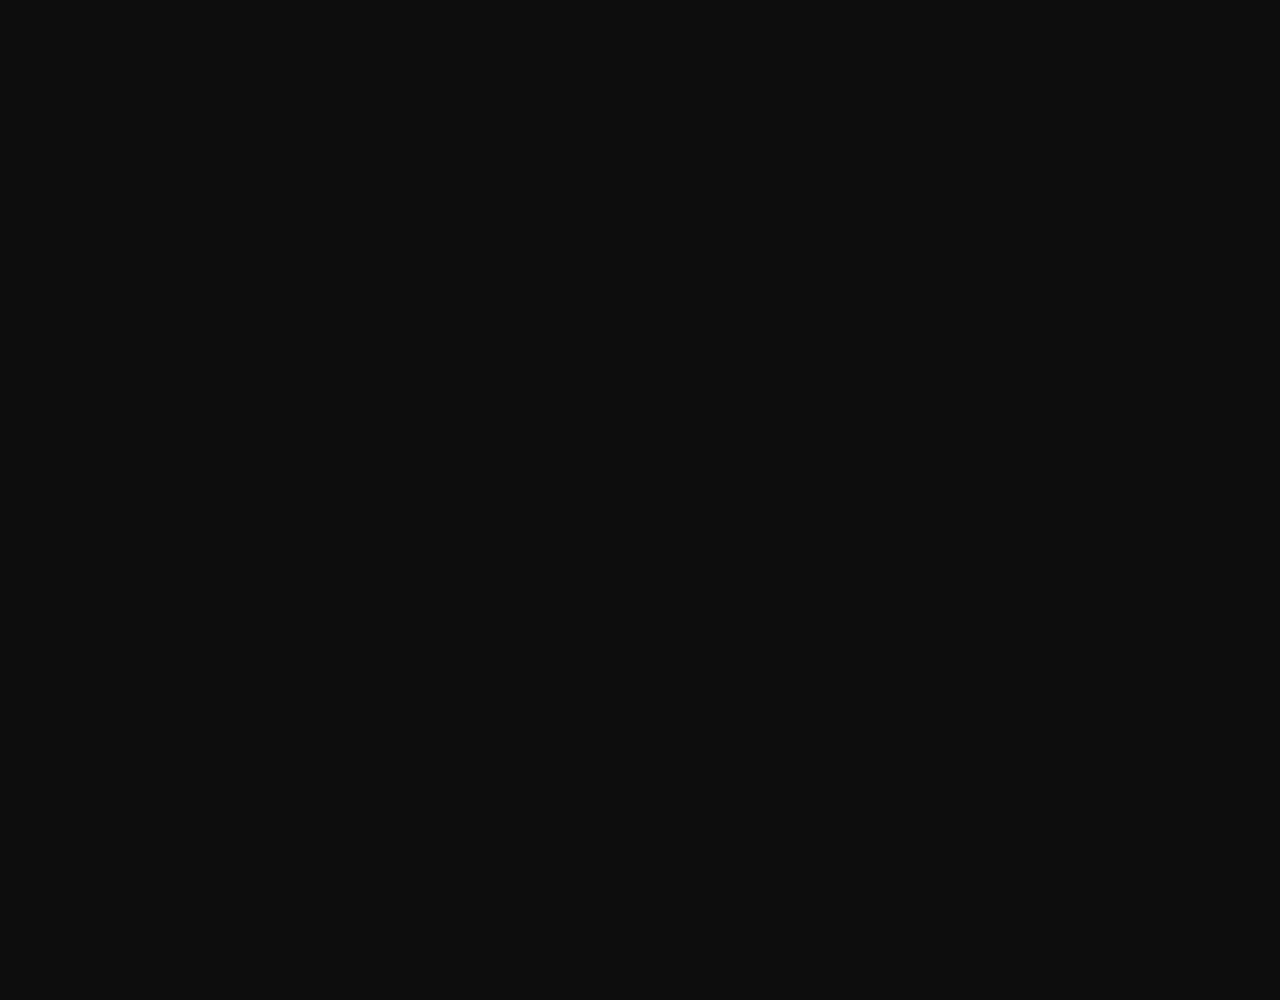
==== commit ef15814a: "ui fixes" ====
--- a/predictive_model/climate_projection_ssp245.html
+++ b/predictive_model/climate_projection_ssp245.html
@@ -1,6 +1,7 @@
 <html>
 <head>
 <meta charset="utf-8" />
+<meta name="viewport" content="width=device-width,initial-scale=1">
 <style>
 #page-loader{position:fixed;inset:0;background:#0a0a0b;z-index:999;display:flex;align-items:center;justify-content:center;transition:opacity .4s ease}
 #page-loader.hidden{opacity:0;pointer-events:none}
@@ -10,11 +11,18 @@
 .loader-dots span:nth-child(2){animation-delay:.2s}
 .loader-dots span:nth-child(3){animation-delay:.4s}
 @keyframes dot-pulse{0%,80%,100%{transform:scale(.6);opacity:.4}40%{transform:scale(1);opacity:1}}
+
+html,body{margin:0;padding:0;background:#0d0d0d;overflow-x:hidden}
+.plotly-graph-div{display:block!important}
+
+@media(max-width:768px){
+  .plotly-graph-div{height:210vw!important;min-height:600px}
+}
 </style>
 </head>
 <body>
 <div id="page-loader"><div><div class="loader-label">rendering climate projection</div><div class="loader-dots"><span></span><span></span><span></span></div></div></div>
-<script>window.addEventListener('load',function(){var l=document.getElementById('page-loader');if(l){l.classList.add('hidden');setTimeout(function(){l.remove()},450)}});</script>
+<script>window.addEventListener('load',function(){var l=document.getElementById('page-loader');if(l){l.classList.add('hidden');setTimeout(function(){l.remove()},450)}if(window.Plotly){var divs=document.querySelectorAll('.plotly-graph-div');divs.forEach(function(d){Plotly.relayout(d,{autosize:true})});}});</script>
     <div>                        <script>window.PlotlyConfig = {MathJaxConfig: 'local'};</script>
         <script charset="utf-8" src="https://cdn.plot.ly/plotly-basic-3.4.0.min.js"></script>                <div id="9ca78758-3323-4c5f-89e7-c5fe086039c6" class="plotly-graph-div" style="height:1000px; width:100%;"></div>            <script>                window.PLOTLYENV=window.PLOTLYENV || {};                                if (document.getElementById("9ca78758-3323-4c5f-89e7-c5fe086039c6")) {                    Plotly.newPlot(                        "9ca78758-3323-4c5f-89e7-c5fe086039c6",                        [{"fill":"toself","fillcolor":"rgba(255,107,53,0.08)","legendgroup":"temp","line":{"color":"rgba(0,0,0,0)"},"name":"Annual extreme range","showlegend":true,"x":{"dtype":"i2","bdata":"vAe9B74HvwfAB8EHwgfDB8QHxQfGB8cHyAfJB8oHywfMB80HzgfPB9AH0QfSB9MH1AfVB9YH1wfYB9kH2gfbB9wH3QfeB98H4AfhB+IH4wfkB+UH5gfnB+gH6QfqB+sH7AftB+4H7wfwB\u002fEH8gfzB\u002fQH9Qf2B\u002fcH+Af5B\u002foH+wf8B\u002f0H\u002fgf\[base64]\u002fgf9B\u002fwH+wf6B\u002fkH+Af3B\u002fYH9Qf0B\u002fMH8gfxB\u002fAH7wfuB+0H7AfrB+oH6QfoB+cH5gflB+QH4wfiB+EH4AffB94H3QfcB9sH2gfZB9gH1wfWB9UH1AfTB9IH0QfQB88HzgfNB8wHywfKB8kHyAfHB8YHxQfEB8MHwgfBB8AHvwe+B70HvAc="},"y":{"dtype":"f8","bdata":"[base64]\u002fNco6pslhAArR3g460WEC2RZwlf7ZYQCxAmSd7uFhAg2AnPIK6WEDbY\u002f8VlLxYQFUH2mewvlhAEAhw5NbAWEAtI3o+B8NYQMsVsShBxVhADJ3NVYTHWEANdoh40MlYQPBdmkMlzFhA1hG8aYLOWEDcTqad59BYQCXSEZJU01hAz1i3+cjVWED8n0+HRNhYQMpkk+3G2lhAWmQ730\u002fdWEDMWwAP399YQEAImy904lhA1SbE8w7lWECudDQOr+dYQOiupDFU6lhApJLNEP7sWEAC3WderO9YQCNLLM1e8lhAJprTDxX1WEArhxbZzvdYQP2p8dJNYivAinwv3WtyK8AgcUQOdYIrwBg\u002fPZ1nkivAzJ0mwUGiK8CURA2xAbIrwMrq\u002faOlwSvAyEcF0SvRK8DlEjBvkuArwHwDi7XX7yvA59Ai2\u002fn+K8B9MgQX9w0swJnfO6DNHCzAk4\u002fWrXsrLMDG+eB2\u002fzkswInVZzJXSCzAN9p3F4FWLMAovx1de2QswLY7ZjpEcizAOgde5tl\[base64]\u002fD80MzMzMzMZQM3MzMzMzBXAmpmZmZmZE0AAAAAAAADoP83MzMzMzBnAmJmZmZmZuT9oZmZmZmbmvwAAAAAAAPi\u002fZmZmZmZmBsAAAAAAAAATQGZmZmZmZiRAZmZmZmZmDkCgmZmZmZnZPzMzMzMzMwnAMzMzMzMzHkCamZmZmZnxv5qZmZmZmQvAODMzMzMzwz8AAAAAAAAWwM3MzMzMzB\u002fAaGZmZmZm1j8zMzMzMzMcwGZmZmZmZva\[base64]\u002fAMzMzMzMzIsDNzMzMzMwrwAAAAAAAgDLAmpmZmZkZMsDNzMzMzMw1wGZmZmZmZgLAMzMzMzMzLcCamZmZmZk6wDMzMzMzszXAmpmZmZmZOcAzMzMzMzM9wJqZmZmZmTTAMzMzMzMzKsA="},"type":"scatter","xaxis":"x","yaxis":"y"},{"fill":"toself","fillcolor":"rgba(255,107,53,0.18)","legendgroup":"temp","line":{"color":"rgba(0,0,0,0)"},"name":"Daily mean min–max band","x":{"dtype":"i2","bdata":"vAe9B74HvwfAB8EHwgfDB8QHxQfGB8cHyAfJB8oHywfMB80HzgfPB9AH0QfSB9MH1AfVB9YH1wfYB9kH2gfbB9wH3QfeB98H4AfhB+IH4wfkB+UH5gfnB+gH6QfqB+sH7AftB+4H7wfwB\u002fEH8gfzB\u002fQH9Qf2B\u002fcH+Af5B\u002foH+wf8B\u002f0H\u002fgf\[base64]\u002fgf9B\u002fwH+wf6B\u002fkH+Af3B\u002fYH9Qf0B\u002fMH8gfxB\u002fAH7wfuB+0H7AfrB+oH6QfoB+cH5gflB+QH4wfiB+EH4AffB94H3QfcB9sH2gfZB9gH1wfWB9UH1AfTB9IH0QfQB88HzgfNB8wHywfKB8kHyAfHB8YHxQfEB8MHwgfBB8AHvwe+B70HvAc="},"y":{"dtype":"f8","bdata":"LYXMZ1\[base64]\[base64]\[base64]\u002fTkBJ27IoigJPQBqSgYSzBU9AbTX3ZbEIT0BaEOxLiwtPQPRtOLVIDk9AUpm0IPEQT0CJ3TgNjBNPQK+FnfkgFk9A2dy6ZLcYT0AcLmnNVhtPQI\[base64]\u002fHdU9A61NDqC96T0AKRbsco35PQJFPIeYgg09AiscPfqiHT0ACASFeOYxPQANQ7\u002f\u002fSkE9AmAgV3XSVT0DNfixvHppPQK0G0C\u002fPnk9AQvSZmIajT0CZmyQjRKhPQPzV88XqZkdApS5pOy1iR0AQQZ\u002fSdV1HQDC5+xHFWEdA\u002fELkfxtUR0Bmir6ieU9HQGU78ADgSkdA7gHfIE9GR0D0ifCIx0FHQG1\u002fir9JPUdATo4SS9Y4R0CLYu6xbTRHQBqog3oQMEdA7go4K78rR0D9NnFKeidHQDzYlF5CI0dAoJoI7hcfR0AcKjJ\u002f+xpHQKcyd5jtFkdANWA9wO4SR0C7Xup8\u002fw5HQC3a41QgC0dAgH6PzlEHR0Cq91JwlANHQJ7xk8Do\u002f0ZAUhi4RU\u002f8RkC7FyWGyPhGQM2bQAhV9UZAflBwUvXxRkDB4Rnrqe5GQIz7olhz60ZA1ElxIVLoRkCNeOrLRuVGQK0zdN5R4kZAJyd033PfRkDy\u002fk9VrdxGQH9oOHD92UZAPBeKB17XRkASwGycx9RGQOwXCLAy0kZAtdODw5fPRkBXqAdY78xGQL1Ku+4xykZA0G\[base64]\u002fVHQC8NYqXF\[base64]\u002ftGQJ1iIdJmA0dApr24e87gRUAdPpbdeFBGQHLY2Q+vIEZAqI4nJvBQREAyWt0WvbxFQApqh\u002fTSWkVAxK+7BtBVRED8umsAXclEQGvC1mXqGUZAplrUc1aJRkBxuRaeeT1FQK3TuyWTR0NAu2sAXUlVREA\u002fYLj\u002fmtJGQLC7BtCVlEVA5taErctURUBp+U4tHTBEQI8271NckkNAfhu8YxlrRUBtFzlJNl1GQCn3XvsAmUVAGYJ1tHkfRUCJESNGjJhEQIxWt0Uvj0VAhSnYm4lLRUB0IMSRjSJFQDFDARfcf0VAk+jGtsmiRkBrwtZl6llEQO+4yXUZp0NATINYafHnREBw\u002f4PzOGpEQBlQJTa+dERAAAAAAADgREAH0JVUBVpFQAGbzzgLcEVAnWIh0mYDREBGotTYw6xEQMe2ySIIhkZAxWFnP7xCRUDth1eQm4tDQG+hpZD5jERAEAxqjDc0RUAWf7aLnORDQKMytyZsHUVAYYLaIb2UREA="},"type":"scatter","xaxis":"x","yaxis":"y"},{"fill":"toself","fillcolor":"rgba(255,170,94,0.13)","legendgroup":"temp","line":{"color":"rgba(0,0,0,0)"},"name":"Model uncertainty (±1σ)","x":{"dtype":"i2","bdata":"6AfpB+oH6wfsB+0H7gfvB\u002fAH8QfyB\u002fMH9Af1B\u002fYH9wf4B\u002fkH+gf7B\u002fwH\u002fQf+B\[base64]\u002fwf+B\u002f0H\u002fAf7B\u002foH+Qf4B\u002fcH9gf1B\u002fQH8wfyB\u002fEH8AfvB+4H7QfsB+sH6gfpB+gH"},"y":{"dtype":"f8","bdata":"5bqMc\[base64]\u002f1DYwjS0CkfYBBzC1LQKT83Qp4N0tAEJjm6JZAS0D+mnJaMElLQIBQWt5LUUtAsAN28\u002fBYS0Ch\u002f50YJ2BLQGiPqsz1ZktAHP5zjmRtS0DSltLcenNLQJ+knjZAeUtAmnKwGrx+S0DXS+AH9oNLQGx7Bn31iEtAb0z7+MGNS0D0CZf6YpJLQBP\u002fsQDglktA33YkikCbS0BvvMYVjJ9LQNgacSLKo0tAMN37LgKoS0CMTj+6O6xLQAG6E0N+sEtApmpRSNG0S0ANrZvyOrlLQMXTwRG8vUtA1zJeH1TCS0BQHguVAsdLQDrqYuzGy0tAoer\u002fnqDQS0CQc3wmj9VLQBHZcvyR2ktAMW99mqjfS0D6iTZ60uRLQHh9OBUP6ktAtp0d5V3vS0C+PoBjvvRLQJ20+gkw+ktAXVMnUrL\u002fS0AJb6C1RAVMQK1bAK7mCkxAVG3htJcQTEAK+N1DVxZMQNhPkNQkHExAy8iS4P8hTEDutn\[base64]\[base64]\[base64]\u002fYm\[base64]\u002f2sPbEIFKQE3P74j1N0pAk74Hbp13SkDsY06mFPJKQBdn3A5U2UlAk1sr3+9vSkDrRt9sJjdKQPjFFpFM80pArZVkrRdpSUA0vZaA0lBKQFwX9S8ZJUtA4j6cuPN7SUAhc4JfeSJKQCXXIKegY0pARaBIO2laSkBwhag\u002fElJJQH9UJg2LFUpA"},"type":"scatter","xaxis":"x","yaxis":"y"},{"hovertemplate":"%{x}: %{y:.1f}°F\u003cextra\u003eObserved\u003c\u002fextra\u003e","line":{"color":"#a8d8ea","width":2},"mode":"lines","name":"Observed annual mean (ERA5)","x":{"dtype":"i2","bdata":"vAe9B74HvwfAB8EHwgfDB8QHxQfGB8cHyAfJB8oHywfMB80HzgfPB9AH0QfSB9MH1AfVB9YH1wfYB9kH2gfbB9wH3QfeB98H4AfhB+IH4wfkB+UH5gfnB+gH"},"y":{"dtype":"f8","bdata":"5FUfMNyfSECG42pGyh5JQATgYziu5kdATw5avlMLSUDv7u7u7q5IQCcm8FDfyEdAUIpmhSkYSUDfDtbKGmFKQMSRjaI5RklA+LtEVnk\[base64]\u002fVU7OWg5SUALmR2N0oNJQOW6jHPxO0tAaXVb9PJ8SEBdxWFnP3xHQLh7zkDyYUlAhTHVop5zSkDBgQMHDlxKQI11erdk8khAFoed\u002ffCKSEA0\u002fQ26XYtJQH1KTbn32klAOK5mpOzJSEDKYI7pn4xKQLKHWUC+iEpA"},"type":"scatter","xaxis":"x","yaxis":"y"},{"hovertemplate":"%{x}: %{y:.1f}°F\u003cextra\u003eSSP2-4.5\u003c\u002fextra\u003e","line":{"color":"#ff6b35","dash":"dash","width":2.5},"mode":"lines","name":"Projected mean (SSP2-4.5)","x":{"dtype":"i2","bdata":"6AfpB+oH6wfsB+0H7gfvB\u002fAH8QfyB\u002fMH9Af1B\u002fYH9wf4B\u002fkH+gf7B\u002fwH\u002fQf+B\u002f8HAAgBCAIIAwgECAUIBggHCAgICQgKCAsIDAgNCA4IDwgQCBEIEggTCBQIFQgWCBcIGAgZCBoIGwgcCB0IHggfCCAIIQgiCCMIJAglCCYIJwgoCCkIKggrCCwILQguCC8IMAgxCDIIMwg0CDUINgg3CDgIOQg6CDsIPAg9CD4I"},"y":{"dtype":"f8","bdata":"sodZQL6ISkDV0gGT6MZJQNwHyK7i0EpA7ljGOr3bSkAcD04TOZxKQA\u002f1jYxW90lAu+cMJB+iS0DFp9SUe89KQHCayOFj6UlA7eSg5Tt1S0ASgI\[base64]\u002fSkBkmh0EtMNKQP+Nwz3Wx0pAyEGvAa\u002fLSkDTALnORc9KQDYWuSOi0kpAB82Hf8vVSkBacP1gydhKQEdL8kaj20pA4ag+sGDeSkA\u002f1LobCeFKQHYYPwik40pAnMCj9DjmSkDGF8Ffz+hKQAlpb8hu60pAfP+GrR7uSkCxJ6s35fBKQDc0qzbD80pAF3khJLj2SkBeSqh5w\u002flKQBb82bDk\u002fEpAS+JQQxsAS0AIUaeqZgNLQFecd2DGBktARRhc3jkKS0DcGO+dwA1LQCjyyhhaEUtANPiJyAUVS0AKf8YmwxhLQLfaGq2RHEtARV8h1XAgS0C\u002fYHQYYCRLQDEzrvBeKEtApipp12wsS0Aqmz9GiTBLQMbYy7azNEtAhzeoous4S0B4C2+DMD1LQKSoutKBQUtAFWMlCt9FS0DYjkmjR0pLQPd\u002fwRe7TktAfoon4ThTS0B4AhZ5wFdLQO87J1lRXEtA8Ir1+upgS0CGQxvYjGVLQLq5Mmo2aktAmkHWKuduS0AvL6CTnnNLQIbWKh5ceEtA"},"type":"scatter","xaxis":"x","yaxis":"y"},{"hovertemplate":"%{x}: %{y:.1f} in\u003cextra\u003eObserved\u003c\u002fextra\u003e","marker":{"color":"#4fc3f7"},"name":"Observed annual precip (ERA5)","opacity":0.65,"x":{"dtype":"i2","bdata":"vAe9B74HvwfAB8EHwgfDB8QHxQfGB8cHyAfJB8oHywfMB80HzgfPB9AH0QfSB9MH1AfVB9YH1wfYB9kH2gfbB9wH3QfeB98H4AfhB+IH4wfkB+UH5gfnB+gH"},"y":{"dtype":"f8","bdata":"EoPAyqHlQ0D+1HjpJiFDQIts5\[base64]\u002f3UeElBQM\u002f3U+Ol2z1AwcqhRbazQ0CJQWDl0EI3QAwCK4cWWT5AfT81XroJQkD6fmq8dDNHQMHKoUW2g0lAbef7qfFiR0BeukkMAjtBQOtRuB6F6zdA9P3UeOlWREAQWDm0yBZDQL6fGi\u002fd9EhA46WbxCDgQUA5tMh2vn88QClcj8L1WEZAiUFg5dCSRkAUrkfhepRBQNejcD0K50BApHA9CtfjQUCDwMqhRRY8QNNNYhBYyURA"},"type":"bar","xaxis":"x2","yaxis":"y2"},{"hovertemplate":"%{x}: %{y:.1f} in\u003cextra\u003eProjected\u003c\u002fextra\u003e","marker":{"color":"#0288d1"},"name":"Projected annual precip (SSP2-4.5)","opacity":0.55,"x":{"dtype":"i2","bdata":"6AfpB+oH6wfsB+0H7gfvB\u002fAH8QfyB\u002fMH9Af1B\u002fYH9wf4B\u002fkH+gf7B\u002fwH\u002fQf+B\u002f8HAAgBCAIIAwgECAUIBggHCAgICQgKCAsIDAgNCA4IDwgQCBEIEggTCBQIFQgWCBcIGAgZCBoIGwgcCB0IHggfCCAIIQgiCCMIJAglCCYIJwgoCCkIKggrCCwILQguCC8IMAgxCDIIMwg0CDUINgg3CDgIOQg6CDsIPAg9CD4I"},"y":{"dtype":"f8","bdata":"001iEFjJREBQjZduEltEQAisHFpk80JAXI\u002fC9SjUQ0AMAiuHFkFEQFK4HoXrAUFAMzMzMzMjPkCsHFpkOy8\u002fQClcj8L1cEZABoGVQ4sMQEBzaJHtfK9GQFg5tMh23kBAyXa+nxq\u002fR0CLbOf7qZFHQNEi2\u002fl+mj5ARrbz\u002fdRYREBU46WbxABDQFg5tMh2FkBAN4lBYOWAQUDLoUW28+VCQJqZmZmZiUBAUrgeheuBQUBiEFg5tDg+QB+F61G4PkJAKVyPwvUAREA3iUFg5cA8QIts5\[base64]\u002fB54T88hDQN7cpqUnzENAPsNvTEvPQ0CebvFLXtJDQHqSJOhg1UNAWOIBZVPYQ0A6Cb3hNdtDQDmQdeoH3kNA8\u002feF5sjgQ0AFwUg9eONDQBBsGFYV5kNArnlPmJ\u002foQ0CBakhrFutDQCK\u002fXTZ57UNAM\u002fjpYMfvQ0BOlkdSAPJDQBUa0XEj9ENAIQThJjD2Q0AV1dHYJfhDQIsN\u002fu4D+kNAJC7A0Mn7Q0B8t3Lldv1DQDAqcJQK\u002f0NA3wYTRYQAREAnzrVe4wFEQKYAs0gnA0RA+B5lak8EREC9qSYrWwVEQJMhUvJJBkRAFAdCJxsHREDk2lAxzgdEQJwd2XdiCERA3E81YtcIREBA8r9XLAlEQGqF079gCURA8onKAXQJREB6gP+EZQlEQJ\u002fpzLA0CURA\u002f0WN7OAIREA2FpufaQhEQOTaUDHOB0RA"},"type":"bar","xaxis":"x2","yaxis":"y2"},{"hovertemplate":"%{x}: %{y:.2f} in\u003cextra\u003eMax event\u003c\u002fextra\u003e","line":{"color":"#f06292","width":1.5},"mode":"lines","name":"Largest single-day event (in)","x":{"dtype":"i2","bdata":"vAe9B74HvwfAB8EHwgfDB8QHxQfGB8cHyAfJB8oHywfMB80HzgfPB9AH0QfSB9MH1AfVB9YH1wfYB9kH2gfbB9wH3QfeB98H4AfhB+IH4wfkB+UH5gfnB+gH6QfqB+sH7AftB+4H7wfwB\u002fEH8gfzB\u002fQH9Qf2B\u002fcH+Af5B\u002foH+wf8B\u002f0H\u002fgf\u002fBwAIAQgCCAMIBAgFCAYIBwgICAkICggLCAwIDQgOCA8IEAgRCBIIEwgUCBUIFggXCBgIGQgaCBsIHAgdCB4IHwggCCEIIggjCCQIJQgmCCcIKAgpCCoIKwgsCC0ILggvCDAIMQgyCDMINAg1CDYINwg4CDkIOgg7CDwIPQg+CA=="},"y":{"dtype":"f8","bdata":"WmQ730+NAkC6SQwCK4cDQGQ730+Nlw9Ay6FFtvP99j9QjZduEoMBQHWTGARWDvc\u002fhetRuB6FCkDsUbgehev9PzeJQWDl0AxAMzMzMzMzAUDl0CLb+X72P3Noke18PwRAz\u002fdT46Wb\u002fj\u002fVeOkmMQgEQL6fGi\u002fdJPo\u002f16NwPQrX+z\u002fD9Shcj8IFQNNNYhBYOfw\u002fIbByaJHtCkC8dJMYBFbyP4XrUbgehfs\u002fsHJoke18\u002fT+sHFpkO9\u002f3P4XrUbgehfs\u002ff2q8dJMYAEA5tMh2vp\u002fuP7TIdr6fGu8\u002fLbKd76fGA0Boke18PzUCQNV46SYxCARAYOXQItv5\u002fD\u002fHSzeJQWD\u002fP\u002fyp8dJNYvA\u002fJQaBlUOL\u002fj9vEoPAyqEAQPCnxks3iQBAbxKDwMqhAEDD9Shcj8L5P5ZDi2zn+\u002f0\u002f8KfGSzeJAEC+nxov3ST6P8UgsHJokfk\u002f7nw\u002fNV66\u002fT\u002f0\u002fdR46SbzP4XrUbgehQJAtMh2vp8a+j\u002fb+X5qvHQKQIGVQ4ts5wBArkfhehSu7T9xPQrXo3D2PzQzMzMzMwZARIts5\u002fup9z+4HoXrUbj4P7gehetROAJA8tJNYhDYCECsHFpkO18BQD81XrpJjAJA3SQGgZVDAECiRbbz\u002fdTyP8dLN4lBYPo\u002f5KWbxCCw9D9MN4lBYOXuPwAAAAAAgAJAH4XrUbge9T+YbhKDwMr9Py2yne+nxvY\u002fN4lBYOXQ\u002fD8CK4cW2c4JQPLSTWIQWPg\u002fVg4tsp3v+j91kxgEVg4BQA\u002fd+X0lKABAK7IFc\u002fAtAEDLr+nDoDMAQOXsl7s2OQBA0fRYpbI+AEBozsnMFEQAQMcK2n1dSQBAf9vJBI1OAEBDMCiuo1MAQBDc0MahWABAgMHqm4ddAEB7BuZ6VWIAQB5PerELZwBAuv+kjaprAEDuhaddMnAAQNmoBXCjdABAOuCDE\u002f54AEB\u002fsiWXQn0AQL8ZLEpxgQBAku8TfIqFAECYX5R8jokAQOVgnZt9jQBAADZWKViRAECb8xt2HpUAQPcNgNLQmABAgAEjYW+cAECl8CyM+Z8AQDEhjI9uowBAT0gVp82mAED9zYYOFqoAQDksjAFHrQBAzmnBu1+wAEDDsLZ4X7MAQJ0A9HNFtgBAL\u002fz86BC5AEBi01QTwbsAQJFIgi5VvgBA9NETdszAAEDJ1qMlJsMAQI8I3XhhxQBAPdh+q33HAECOB2L5eckAQJBWfZ5VywBAY03q1g\u002fNAEBcIurep84AQLG86vIc0ABAo9OLT27RAEBkKqQxm9IAQNnoRtai0wBAUxHJeoTUAEBME8dcP9UAQI57KrrS1QBAqsEv0T3WAEAZM2zgf9YAQBL80yaY1gBAgU7A44XWAED2pvVWSNYAQCcwqsDe1QBA9ESMYUjVAEBTEcl6hNQAQA=="},"yaxis":"y2","type":"scatter","xaxis":"x2"},{"hovertemplate":"%{x}: %{y:.1f} days\u003cextra\u003eStorm days\u003c\u002fextra\u003e","marker":{"color":"#ce93d8"},"name":"Thunderstorm days\u002fyr (NOAA baseline × SSP2-4.5 scaling)","opacity":0.65,"x":{"dtype":"i2","bdata":"vAe9B74HvwfAB8EHwgfDB8QHxQfGB8cHyAfJB8oHywfMB80HzgfPB9AH0QfSB9MH1AfVB9YH1wfYB9kH2gfbB9wH3QfeB98H4AfhB+IH4wfkB+UH5gfnB+gH6QfqB+sH7AftB+4H7wfwB\u002fEH8gfzB\u002fQH9Qf2B\u002fcH+Af5B\u002foH+wf8B\u002f0H\u002fgf\u002fBwAIAQgCCAMIBAgFCAYIBwgICAkICggLCAwIDQgOCA8IEAgRCBIIEwgUCBUIFggXCBgIGQgaCBsIHAgdCB4IHwggCCEIIggjCCQIJQgmCCcIKAgpCCoIKwgsCC0ILggvCDAIMQgyCDMINAg1CDYINwg4CDkIOgg7CDwIPQg+CA=="},"y":{"dtype":"f8","bdata":"Mu4uhX2NQ0AjnDTC6JdDQNzAo01bokNAQC1KKtWsQ0A2svVaVrdDQJcgdOLewUNATkmTw27MQ0A4\u002fSABBtdDQDwN652k4UNAPkq\[base64]\u002fPblnKotFQLtFyc7LpkVAX7Lwa4bCRUA0GqpTWt5FQFqxeJpH+kVAHUnoVE4WRkDfT42XbjJGQDPRBHeoTkZAvnX0B\u002fxqRkBUgwpfaYdGQNrc\u002fZDwo0ZAaAKOspHARkAtEYPYTN1GQHrDrRci+kZAyXDnhBEXR0CqDRI1GzRHQNMrGD0\u002fUUdAYTxY5zN\u002fRUCNltXE8opFQEcf6m65lkVAbqdj6IeiRUDo\[base64]\u002fJuWhjWR0BMayXvWeNHQHA9Ctej8EdAvTePv\[base64]\u002fZIQGZADWA6A0lAuxXYuW8PSUBqK96jgRtJQEtIxSBuJ0lAMzMzMzMzSUD7ss3dzj5JQHmOOiM\u002fSklAhYwfBoJVSUD4cyKJlWBJQKkL6a53a0lAbhoZeiZ2SUAeZ1jtn4BJQJG4TAviiklAn9Wb1uqUSUAfhetRuJ5JQA=="},"type":"bar","xaxis":"x3","yaxis":"y3"}],                        {"template":{"data":{"histogram2dcontour":[{"type":"histogram2dcontour","colorbar":{"outlinewidth":0,"ticks":""},"colorscale":[[0.0,"#0d0887"],[0.1111111111111111,"#46039f"],[0.2222222222222222,"#7201a8"],[0.3333333333333333,"#9c179e"],[0.4444444444444444,"#bd3786"],[0.5555555555555556,"#d8576b"],[0.6666666666666666,"#ed7953"],[0.7777777777777778,"#fb9f3a"],[0.8888888888888888,"#fdca26"],[1.0,"#f0f921"]]}],"choropleth":[{"type":"choropleth","colorbar":{"outlinewidth":0,"ticks":""}}],"histogram2d":[{"type":"histogram2d","colorbar":{"outlinewidth":0,"ticks":""},"colorscale":[[0.0,"#0d0887"],[0.1111111111111111,"#46039f"],[0.2222222222222222,"#7201a8"],[0.3333333333333333,"#9c179e"],[0.4444444444444444,"#bd3786"],[0.5555555555555556,"#d8576b"],[0.6666666666666666,"#ed7953"],[0.7777777777777778,"#fb9f3a"],[0.8888888888888888,"#fdca26"],[1.0,"#f0f921"]]}],"heatmap":[{"type":"heatmap","colorbar":{"outlinewidth":0,"ticks":""},"colorscale":[[0.0,"#0d0887"],[0.1111111111111111,"#46039f"],[0.2222222222222222,"#7201a8"],[0.3333333333333333,"#9c179e"],[0.4444444444444444,"#bd3786"],[0.5555555555555556,"#d8576b"],[0.6666666666666666,"#ed7953"],[0.7777777777777778,"#fb9f3a"],[0.8888888888888888,"#fdca26"],[1.0,"#f0f921"]]}],"contourcarpet":[{"type":"contourcarpet","colorbar":{"outlinewidth":0,"ticks":""}}],"contour":[{"type":"contour","colorbar":{"outlinewidth":0,"ticks":""},"colorscale":[[0.0,"#0d0887"],[0.1111111111111111,"#46039f"],[0.2222222222222222,"#7201a8"],[0.3333333333333333,"#9c179e"],[0.4444444444444444,"#bd3786"],[0.5555555555555556,"#d8576b"],[0.6666666666666666,"#ed7953"],[0.7777777777777778,"#fb9f3a"],[0.8888888888888888,"#fdca26"],[1.0,"#f0f921"]]}],"surface":[{"type":"surface","colorbar":{"outlinewidth":0,"ticks":""},"colorscale":[[0.0,"#0d0887"],[0.1111111111111111,"#46039f"],[0.2222222222222222,"#7201a8"],[0.3333333333333333,"#9c179e"],[0.4444444444444444,"#bd3786"],[0.5555555555555556,"#d8576b"],[0.6666666666666666,"#ed7953"],[0.7777777777777778,"#fb9f3a"],[0.8888888888888888,"#fdca26"],[1.0,"#f0f921"]]}],"mesh3d":[{"type":"mesh3d","colorbar":{"outlinewidth":0,"ticks":""}}],"scatter":[{"fillpattern":{"fillmode":"overlay","size":10,"solidity":0.2},"type":"scatter"}],"parcoords":[{"type":"parcoords","line":{"colorbar":{"outlinewidth":0,"ticks":""}}}],"scatterpolargl":[{"type":"scatterpolargl","marker":{"colorbar":{"outlinewidth":0,"ticks":""}}}],"bar":[{"error_x":{"color":"#2a3f5f"},"error_y":{"color":"#2a3f5f"},"marker":{"line":{"color":"#E5ECF6","width":0.5},"pattern":{"fillmode":"overlay","size":10,"solidity":0.2}},"type":"bar"}],"scattergeo":[{"type":"scattergeo","marker":{"colorbar":{"outlinewidth":0,"ticks":""}}}],"scatterpolar":[{"type":"scatterpolar","marker":{"colorbar":{"outlinewidth":0,"ticks":""}}}],"histogram":[{"marker":{"pattern":{"fillmode":"overlay","size":10,"solidity":0.2}},"type":"histogram"}],"scattergl":[{"type":"scattergl","marker":{"colorbar":{"outlinewidth":0,"ticks":""}}}],"scatter3d":[{"type":"scatter3d","line":{"colorbar":{"outlinewidth":0,"ticks":""}},"marker":{"colorbar":{"outlinewidth":0,"ticks":""}}}],"scattermap":[{"type":"scattermap","marker":{"colorbar":{"outlinewidth":0,"ticks":""}}}],"scattermapbox":[{"type":"scattermapbox","marker":{"colorbar":{"outlinewidth":0,"ticks":""}}}],"scatterternary":[{"type":"scatterternary","marker":{"colorbar":{"outlinewidth":0,"ticks":""}}}],"scattercarpet":[{"type":"scattercarpet","marker":{"colorbar":{"outlinewidth":0,"ticks":""}}}],"carpet":[{"aaxis":{"endlinecolor":"#2a3f5f","gridcolor":"white","linecolor":"white","minorgridcolor":"white","startlinecolor":"#2a3f5f"},"baxis":{"endlinecolor":"#2a3f5f","gridcolor":"white","linecolor":"white","minorgridcolor":"white","startlinecolor":"#2a3f5f"},"type":"carpet"}],"table":[{"cells":{"fill":{"color":"#EBF0F8"},"line":{"color":"white"}},"header":{"fill":{"color":"#C8D4E3"},"line":{"color":"white"}},"type":"table"}],"barpolar":[{"marker":{"line":{"color":"#E5ECF6","width":0.5},"pattern":{"fillmode":"overlay","size":10,"solidity":0.2}},"type":"barpolar"}],"pie":[{"automargin":true,"type":"pie"}]},"layout":{"autotypenumbers":"strict","colorway":["#636efa","#EF553B","#00cc96","#ab63fa","#FFA15A","#19d3f3","#FF6692","#B6E880","#FF97FF","#FECB52"],"font":{"color":"#2a3f5f"},"hovermode":"closest","hoverlabel":{"align":"left"},"paper_bgcolor":"white","plot_bgcolor":"#E5ECF6","polar":{"bgcolor":"#E5ECF6","angularaxis":{"gridcolor":"white","linecolor":"white","ticks":""},"radialaxis":{"gridcolor":"white","linecolor":"white","ticks":""}},"ternary":{"bgcolor":"#E5ECF6","aaxis":{"gridcolor":"white","linecolor":"white","ticks":""},"baxis":{"gridcolor":"white","linecolor":"white","ticks":""},"caxis":{"gridcolor":"white","linecolor":"white","ticks":""}},"coloraxis":{"colorbar":{"outlinewidth":0,"ticks":""}},"colorscale":{"sequential":[[0.0,"#0d0887"],[0.1111111111111111,"#46039f"],[0.2222222222222222,"#7201a8"],[0.3333333333333333,"#9c179e"],[0.4444444444444444,"#bd3786"],[0.5555555555555556,"#d8576b"],[0.6666666666666666,"#ed7953"],[0.7777777777777778,"#fb9f3a"],[0.8888888888888888,"#fdca26"],[1.0,"#f0f921"]],"sequentialminus":[[0.0,"#0d0887"],[0.1111111111111111,"#46039f"],[0.2222222222222222,"#7201a8"],[0.3333333333333333,"#9c179e"],[0.4444444444444444,"#bd3786"],[0.5555555555555556,"#d8576b"],[0.6666666666666666,"#ed7953"],[0.7777777777777778,"#fb9f3a"],[0.8888888888888888,"#fdca26"],[1.0,"#f0f921"]],"diverging":[[0,"#8e0152"],[0.1,"#c51b7d"],[0.2,"#de77ae"],[0.3,"#f1b6da"],[0.4,"#fde0ef"],[0.5,"#f7f7f7"],[0.6,"#e6f5d0"],[0.7,"#b8e186"],[0.8,"#7fbc41"],[0.9,"#4d9221"],[1,"#276419"]]},"xaxis":{"gridcolor":"white","linecolor":"white","ticks":"","title":{"standoff":15},"zerolinecolor":"white","automargin":true,"zerolinewidth":2},"yaxis":{"gridcolor":"white","linecolor":"white","ticks":"","title":{"standoff":15},"zerolinecolor":"white","automargin":true,"zerolinewidth":2},"scene":{"xaxis":{"backgroundcolor":"#E5ECF6","gridcolor":"white","linecolor":"white","showbackground":true,"ticks":"","zerolinecolor":"white","gridwidth":2},"yaxis":{"backgroundcolor":"#E5ECF6","gridcolor":"white","linecolor":"white","showbackground":true,"ticks":"","zerolinecolor":"white","gridwidth":2},"zaxis":{"backgroundcolor":"#E5ECF6","gridcolor":"white","linecolor":"white","showbackground":true,"ticks":"","zerolinecolor":"white","gridwidth":2}},"shapedefaults":{"line":{"color":"#2a3f5f"}},"annotationdefaults":{"arrowcolor":"#2a3f5f","arrowhead":0,"arrowwidth":1},"geo":{"bgcolor":"white","landcolor":"#E5ECF6","subunitcolor":"white","showland":true,"showlakes":true,"lakecolor":"white"},"title":{"x":0.05},"mapbox":{"style":"light"}}},"xaxis":{"anchor":"y","domain":[0.0,1.0],"matches":"x3","showticklabels":false,"tickfont":{"color":"white"},"title":{"font":{"color":"white"}},"range":[1980,2112],"gridcolor":"rgba(255,255,255,0.07)","zerolinecolor":"rgba(255,255,255,0.07)","color":"white"},"yaxis":{"anchor":"x","domain":[0.656,1.0],"tickfont":{"color":"white"},"title":{"text":"Temperature (°F)","font":{"color":"white"}},"gridcolor":"rgba(255,255,255,0.07)","zerolinecolor":"rgba(255,255,255,0.07)","color":"white"},"xaxis2":{"anchor":"y2","domain":[0.0,1.0],"matches":"x3","showticklabels":false,"tickfont":{"color":"white"},"title":{"font":{"color":"white"}},"range":[1980,2112],"gridcolor":"rgba(255,255,255,0.07)","zerolinecolor":"rgba(255,255,255,0.07)","color":"white"},"yaxis2":{"anchor":"x2","domain":[0.328,0.5860000000000001],"tickfont":{"color":"white"},"title":{"text":"Annual Precip (in)","font":{"color":"white"}},"gridcolor":"rgba(255,255,255,0.07)","zerolinecolor":"rgba(255,255,255,0.07)","color":"white"},"xaxis3":{"anchor":"y3","domain":[0.0,1.0],"tickfont":{"color":"white"},"title":{"text":"Year","font":{"color":"white"}},"range":[1980,2112],"gridcolor":"rgba(255,255,255,0.07)","zerolinecolor":"rgba(255,255,255,0.07)","color":"white"},"yaxis3":{"anchor":"x3","domain":[0.0,0.258],"tickfont":{"color":"white"},"title":{"text":"Storm days \u002f year","font":{"color":"white"}},"gridcolor":"rgba(255,255,255,0.07)","zerolinecolor":"rgba(255,255,255,0.07)","color":"white"},"annotations":[{"font":{"size":16,"color":"white"},"showarrow":false,"text":"Annual Mean Temperature (°F)","x":0.5,"xanchor":"center","xref":"paper","y":1.0,"yanchor":"bottom","yref":"paper"},{"font":{"size":16,"color":"white"},"showarrow":false,"text":"Annual Precipitation (in)  |  Single-day extremes rising","x":0.5,"xanchor":"center","xref":"paper","y":0.5860000000000001,"yanchor":"bottom","yref":"paper"},{"font":{"size":16,"color":"white"},"showarrow":false,"text":"Thunderstorm \u002f Severe Weather Days per Year","x":0.5,"xanchor":"center","xref":"paper","y":0.258,"yanchor":"bottom","yref":"paper"}],"shapes":[{"line":{"color":"rgba(255,255,255,0.25)","dash":"dot"},"type":"line","x0":2026,"x1":2026,"xref":"x","y0":0,"y1":1,"yref":"y domain"},{"line":{"color":"rgba(255,107,53,0.35)","dash":"dot"},"type":"line","x0":2110,"x1":2110,"xref":"x","y0":0,"y1":1,"yref":"y domain"}],"title":{"font":{"color":"white","size":16},"text":"Iowa City, IA — Climate Projection 1980–2110\u003cbr\u003e\u003csup\u003eScenario: SSP2-4.5 (IPCC AR6)  |  Data: ERA5 \u002f CMIP6 \u002f NOAA NCEI  |  Thesis: 2110 by Aisha Kazembe\u003c\u002fsup\u003e","x":0.5},"font":{"color":"white"},"legend":{"font":{"color":"white","size":10},"bgcolor":"rgba(30,30,30,0.8)","bordercolor":"#444","x":0.01,"y":0.99},"paper_bgcolor":"#0d0d0d","plot_bgcolor":"#1a1a1a","hovermode":"x unified","height":1000},                        {"responsive": true}                    )                };            </script>        </div>
 </body>
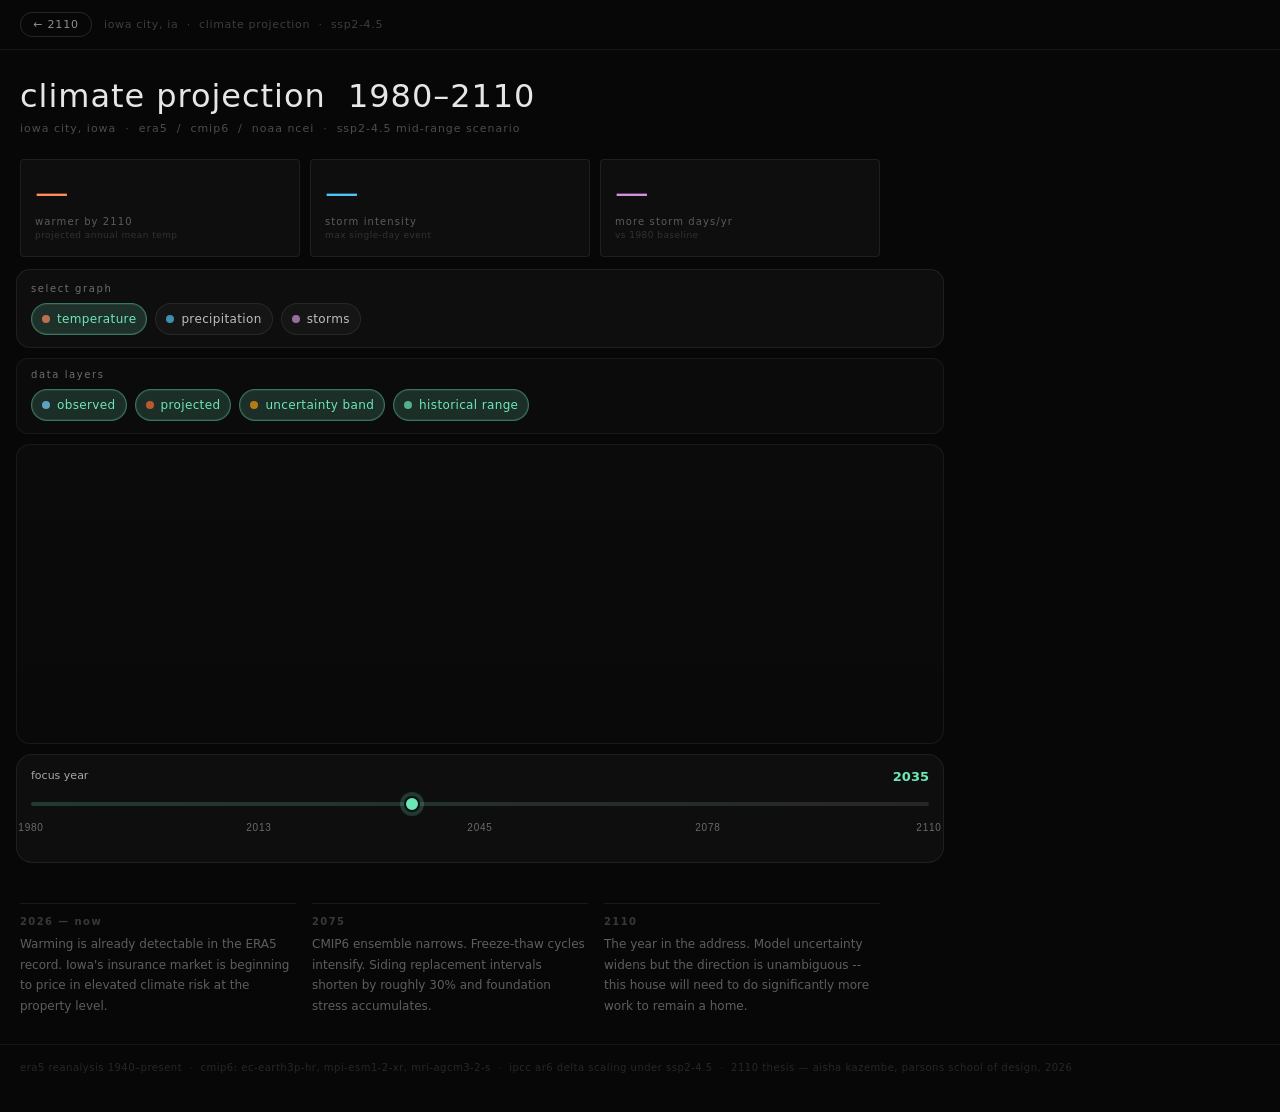
==== commit f3704bf0: "projection ui updates" ====
--- a/predictive_model/climate_projection_ssp245.html
+++ b/predictive_model/climate_projection_ssp245.html
@@ -2,28 +2,399 @@
 <head>
 <meta charset="utf-8" />
 <meta name="viewport" content="width=device-width,initial-scale=1">
+<title>2110 — Climate Projection</title>
 <style>
+*{box-sizing:border-box;margin:0;padding:0}
+html,body{background:#070707;color:#fff;font-family:Inter,system-ui,sans-serif;overflow-x:hidden;overflow-y:auto}
+
+/* loader */
 #page-loader{position:fixed;inset:0;background:#0a0a0b;z-index:999;display:flex;align-items:center;justify-content:center;transition:opacity .4s ease}
 #page-loader.hidden{opacity:0;pointer-events:none}
-.loader-label{font-size:11px;letter-spacing:.18em;text-transform:lowercase;color:rgba(255,255,255,.45);font-family:Inter,Roboto,system-ui,sans-serif}
+.loader-label{font-size:11px;letter-spacing:.18em;text-transform:lowercase;color:rgba(255,255,255,.45);font-family:Inter,system-ui,sans-serif}
 .loader-dots{display:flex;gap:6px;justify-content:center;margin-top:16px}
 .loader-dots span{width:5px;height:5px;border-radius:50%;background:#6ee7b7;animation:dot-pulse 1.4s ease-in-out infinite}
 .loader-dots span:nth-child(2){animation-delay:.2s}
 .loader-dots span:nth-child(3){animation-delay:.4s}
 @keyframes dot-pulse{0%,80%,100%{transform:scale(.6);opacity:.4}40%{transform:scale(1);opacity:1}}
 
-html,body{margin:0;padding:0;background:#0d0d0d;overflow-x:hidden}
+/* nav */
+#nav-bar{display:flex;align-items:center;gap:12px;padding:12px 20px;border-bottom:1px solid rgba(255,255,255,0.06);position:sticky;top:0;z-index:50;background:#070707}
+#back-btn{background:none;border:1px solid rgba(255,255,255,0.12);color:rgba(255,255,255,0.55);font-size:11px;letter-spacing:0.08em;padding:5px 12px;border-radius:12px;cursor:pointer;font-family:Inter,system-ui,sans-serif;transition:border-color .15s,color .15s}
+#back-btn:hover{border-color:rgba(110,231,183,0.4);color:#6ee7b7}
+#nav-meta{font-size:11px;color:rgba(255,255,255,0.22);letter-spacing:0.06em}
+
+/* hero header */
+#hero-header{padding:28px 20px 6px;max-width:900px}
+#hero-title{font-size:clamp(1.4rem,3.5vw,2rem);font-weight:300;letter-spacing:0.03em;color:rgba(255,255,255,0.9);line-height:1.15}
+#hero-sub{font-size:11px;color:rgba(255,255,255,0.28);letter-spacing:0.09em;margin-top:7px;text-transform:lowercase}
+
+/* hero strip */
+#hero-strip{display:grid;grid-template-columns:repeat(3,1fr);gap:10px;padding:18px 20px 0;max-width:900px}
+.hero-card{background:#0e0e0e;border:1px solid rgba(255,255,255,0.07);border-radius:4px;padding:16px 14px;transition:border-color .2s}
+.hero-card:hover{border-color:rgba(255,255,255,0.12)}
+.hero-change{font-size:clamp(1.5rem,3.5vw,2.1rem);font-weight:200;line-height:1;letter-spacing:-0.01em}
+.hero-label{font-size:10px;letter-spacing:0.11em;text-transform:lowercase;color:rgba(255,255,255,0.32);margin-top:7px}
+.hero-sub-label{font-size:9px;color:rgba(255,255,255,0.15);margin-top:3px;letter-spacing:0.05em}
+#hc-temp .hero-change{color:#ff8a5b}
+#hc-precip .hero-change{color:#4fc3f7}
+#hc-storms .hero-change{color:#ce93d8}
+
+/* controls */
+#chart-area{padding:16px 20px 0;overflow-x:hidden;max-width:960px}
+.controls-shell{display:grid;grid-template-columns:1.1fr .9fr;gap:12px;margin-bottom:12px}
+.control-card{background:linear-gradient(180deg,rgba(255,255,255,0.05),rgba(255,255,255,0.025));border:1px solid rgba(255,255,255,0.08);border-radius:14px;padding:14px 14px 12px}
+.control-title{font-size:10px;letter-spacing:.16em;text-transform:lowercase;color:rgba(255,255,255,.4);margin-bottom:9px}
+.chip-row{display:flex;flex-wrap:wrap;gap:8px}
+.chip{border:1px solid rgba(255,255,255,.08);background:rgba(255,255,255,.03);color:rgba(255,255,255,.72);padding:8px 10px;border-radius:999px;font-size:12px;letter-spacing:.03em;cursor:pointer;font-family:Inter,system-ui,sans-serif;transition:all .18s ease}
+.chip:hover{border-color:rgba(110,231,183,.28);color:#fff}
+.chip.active{background:rgba(110,231,183,.16);border-color:rgba(110,231,183,.38);color:#6ee7b7;box-shadow:0 0 0 1px rgba(110,231,183,.1) inset}
+.chip-dot{display:inline-block;width:8px;height:8px;border-radius:999px;margin-right:7px;background:currentColor;opacity:.7}
+.timeline-card{background:rgba(255,255,255,.03);border:1px solid rgba(255,255,255,.07);border-radius:16px;padding:14px 14px 12px;margin-bottom:12px}
+.timeline-top{display:flex;justify-content:space-between;align-items:flex-start;gap:10px;margin-bottom:8px}
+.timeline-label{font-size:11px;color:rgba(255,255,255,.64)}
+.timeline-value{font-size:13px;color:#6ee7b7;font-weight:600}
+.timeline-range{display:block;width:100%;appearance:none;background:transparent;height:24px;cursor:pointer}
+.timeline-range::-webkit-slider-runnable-track{height:4px;border-radius:999px;background:linear-gradient(90deg,rgba(110,231,183,.2),rgba(255,255,255,.1));}
+.timeline-range::-webkit-slider-thumb{appearance:none;width:16px;height:16px;border-radius:50%;background:#6ee7b7;border:2px solid #07110d;margin-top:-6px;box-shadow:0 0 0 4px rgba(110,231,183,.2)}
+.timeline-range::-moz-range-track{height:4px;border-radius:999px;background:linear-gradient(90deg,rgba(110,231,183,.2),rgba(255,255,255,.1));}
+.timeline-range::-moz-range-thumb{width:16px;height:16px;border-radius:50%;background:#6ee7b7;border:2px solid #07110d;box-shadow:0 0 0 4px rgba(110,231,183,.2)}
+.timeline-markers{position:relative;height:22px;margin-top:4px}
+.timeline-marker{position:absolute;transform:translateX(-50%);background:none;border:none;color:rgba(255,255,255,.38);font-size:10px;letter-spacing:.08em;text-transform:lowercase;padding:2px 0;cursor:pointer}
+.timeline-marker.active{color:#6ee7b7}
+.chart-caption{font-size:12px;color:rgba(255,255,255,.48);margin-top:8px;line-height:1.6}
+#main-chart{width:100%;min-height:300px;border-radius:14px;border:1px solid rgba(255,255,255,.06);overflow:hidden;background:linear-gradient(180deg,rgba(255,255,255,.02),rgba(255,255,255,.01));margin-bottom:10px}
 .plotly-graph-div{display:block!important}
 
+/* callouts */
+#callouts{display:grid;grid-template-columns:repeat(3,1fr);gap:16px;padding:28px 20px;max-width:900px}
+.callout{border-top:1px solid rgba(255,255,255,0.07);padding-top:12px}
+.callout-yr{font-size:10px;letter-spacing:0.14em;text-transform:lowercase;color:rgba(255,255,255,0.2);margin-bottom:7px;font-weight:600}
+.callout-body{font-size:12px;line-height:1.7;color:rgba(255,255,255,0.35)}
+
+/* footnote */
+#footnote{padding:14px 20px 36px;font-size:10px;color:rgba(255,255,255,0.13);letter-spacing:0.05em;border-top:1px solid rgba(255,255,255,0.05);line-height:1.7}
+
+/* graph & layer selectors */
+.graph-selector-card{background:rgba(255,255,255,.03);border:1px solid rgba(255,255,255,.07);border-radius:14px;padding:13px 14px 12px;margin-bottom:10px}
+.layer-selector-card{background:rgba(255,255,255,.02);border:1px solid rgba(255,255,255,.055);border-radius:12px;padding:10px 14px 12px;margin-bottom:10px;min-height:42px}
+/* hide Plotly source data visually but keep it renderable so .data is populated */
+#d-chart{position:absolute;left:-9999px;top:0;width:900px;height:0;overflow:hidden;pointer-events:none;opacity:0}
+/* chart area needs position context for #d-chart */
+#chart-area{padding:12px 16px 0;overflow-x:hidden;max-width:960px;position:relative}
+
 @media(max-width:768px){
-  .plotly-graph-div{height:210vw!important;min-height:600px}
+  #callouts{grid-template-columns:1fr;gap:12px}
+  #hero-strip{gap:6px}
+  .hero-card{padding:10px 8px}
+  .hero-change{font-size:1.2rem}
+  .hero-label{font-size:9px}
+  #chart-area{padding:10px 12px 0}
+  .chip{font-size:11px;padding:6px 9px}
+  .chip-dot{width:7px;height:7px;margin-right:5px}
+  .timeline-card{padding:12px}
+  .timeline-marker{font-size:9px}
 }
 </style>
 </head>
 <body>
 <div id="page-loader"><div><div class="loader-label">rendering climate projection</div><div class="loader-dots"><span></span><span></span><span></span></div></div></div>
-<script>window.addEventListener('load',function(){var l=document.getElementById('page-loader');if(l){l.classList.add('hidden');setTimeout(function(){l.remove()},450)}if(window.Plotly){var divs=document.querySelectorAll('.plotly-graph-div');divs.forEach(function(d){Plotly.relayout(d,{autosize:true})});}});</script>
-    <div>                        <script>window.PlotlyConfig = {MathJaxConfig: 'local'};</script>
+
+<div id="nav-bar">
+  <button id="back-btn" onclick="history.length>1?history.back():window.close()">&#8592; 2110</button>
+  <span id="nav-meta">iowa city, ia &nbsp;&middot;&nbsp; climate projection &nbsp;&middot;&nbsp; ssp2-4.5</span>
+</div>
+
+<div id="hero-header">
+  <h1 id="hero-title">climate projection &nbsp;1980&#8211;2110</h1>
+  <p id="hero-sub">iowa city, iowa &nbsp;&middot;&nbsp; era5 &nbsp;/&nbsp; cmip6 &nbsp;/&nbsp; noaa ncei &nbsp;&middot;&nbsp; ssp2-4.5 mid-range scenario</p>
+</div>
+
+<div id="hero-strip">
+  <div class="hero-card" id="hc-temp">
+    <div class="hero-change" id="hv-temp">&#8212;</div>
+    <div class="hero-label">warmer by 2110</div>
+    <div class="hero-sub-label">projected annual mean temp</div>
+  </div>
+  <div class="hero-card" id="hc-precip">
+    <div class="hero-change" id="hv-precip">&#8212;</div>
+    <div class="hero-label">storm intensity</div>
+    <div class="hero-sub-label">max single-day event</div>
+  </div>
+  <div class="hero-card" id="hc-storms">
+    <div class="hero-change" id="hv-storms">&#8212;</div>
+    <div class="hero-label">more storm days/yr</div>
+    <div class="hero-sub-label">vs 1980 baseline</div>
+  </div>
+</div>
+
+<div id="chart-area">
+  <div class="graph-selector-card">
+    <div class="control-title">select graph</div>
+    <div class="chip-row" id="graph-selector">
+      <button class="chip active" data-graph="temperature"><span class="chip-dot" style="background:#ff8a5b"></span>temperature</button>
+      <button class="chip" data-graph="precipitation"><span class="chip-dot" style="background:#4fc3f7"></span>precipitation</button>
+      <button class="chip" data-graph="storms"><span class="chip-dot" style="background:#ce93d8"></span>storms</button>
+    </div>
+  </div>
+  <div class="layer-selector-card">
+    <div class="control-title">data layers</div>
+    <div class="chip-row" id="layer-selector"></div>
+  </div>
+  <div id="main-chart"></div>
+  <div class="timeline-card">
+    <div class="timeline-top">
+      <span class="timeline-label">focus year</span>
+      <span id="timeline-value" class="timeline-value">2035</span>
+    </div>
+    <input type="range" class="timeline-range" id="timeline-range" min="1980" max="2110" value="2035" step="1">
+    <div class="timeline-markers" id="timeline-markers"></div>
+    <div id="chart-caption" class="chart-caption"></div>
+  </div>
+    <div id="d-chart">                        <script>window.PlotlyConfig = {MathJaxConfig: 'local'};</script>
         <script charset="utf-8" src="https://cdn.plot.ly/plotly-basic-3.4.0.min.js"></script>                <div id="9ca78758-3323-4c5f-89e7-c5fe086039c6" class="plotly-graph-div" style="height:1000px; width:100%;"></div>            <script>                window.PLOTLYENV=window.PLOTLYENV || {};                                if (document.getElementById("9ca78758-3323-4c5f-89e7-c5fe086039c6")) {                    Plotly.newPlot(                        "9ca78758-3323-4c5f-89e7-c5fe086039c6",                        [{"fill":"toself","fillcolor":"rgba(255,107,53,0.08)","legendgroup":"temp","line":{"color":"rgba(0,0,0,0)"},"name":"Annual extreme range","showlegend":true,"x":{"dtype":"i2","bdata":"vAe9B74HvwfAB8EHwgfDB8QHxQfGB8cHyAfJB8oHywfMB80HzgfPB9AH0QfSB9MH1AfVB9YH1wfYB9kH2gfbB9wH3QfeB98H4AfhB+IH4wfkB+UH5gfnB+gH6QfqB+sH7AftB+4H7wfwB\u002fEH8gfzB\u002fQH9Qf2B\u002fcH+Af5B\u002foH+wf8B\u002f0H\u002fgf\[base64]\u002fgf9B\u002fwH+wf6B\u002fkH+Af3B\u002fYH9Qf0B\u002fMH8gfxB\u002fAH7wfuB+0H7AfrB+oH6QfoB+cH5gflB+QH4wfiB+EH4AffB94H3QfcB9sH2gfZB9gH1wfWB9UH1AfTB9IH0QfQB88HzgfNB8wHywfKB8kHyAfHB8YHxQfEB8MHwgfBB8AHvwe+B70HvAc="},"y":{"dtype":"f8","bdata":"[base64]\u002fNco6pslhAArR3g460WEC2RZwlf7ZYQCxAmSd7uFhAg2AnPIK6WEDbY\u002f8VlLxYQFUH2mewvlhAEAhw5NbAWEAtI3o+B8NYQMsVsShBxVhADJ3NVYTHWEANdoh40MlYQPBdmkMlzFhA1hG8aYLOWEDcTqad59BYQCXSEZJU01hAz1i3+cjVWED8n0+HRNhYQMpkk+3G2lhAWmQ730\u002fdWEDMWwAP399YQEAImy904lhA1SbE8w7lWECudDQOr+dYQOiupDFU6lhApJLNEP7sWEAC3WderO9YQCNLLM1e8lhAJprTDxX1WEArhxbZzvdYQP2p8dJNYivAinwv3WtyK8AgcUQOdYIrwBg\u002fPZ1nkivAzJ0mwUGiK8CURA2xAbIrwMrq\u002faOlwSvAyEcF0SvRK8DlEjBvkuArwHwDi7XX7yvA59Ai2\u002fn+K8B9MgQX9w0swJnfO6DNHCzAk4\u002fWrXsrLMDG+eB2\u002fzkswInVZzJXSCzAN9p3F4FWLMAovx1de2QswLY7ZjpEcizAOgde5tl\[base64]\u002fD80MzMzMzMZQM3MzMzMzBXAmpmZmZmZE0AAAAAAAADoP83MzMzMzBnAmJmZmZmZuT9oZmZmZmbmvwAAAAAAAPi\u002fZmZmZmZmBsAAAAAAAAATQGZmZmZmZiRAZmZmZmZmDkCgmZmZmZnZPzMzMzMzMwnAMzMzMzMzHkCamZmZmZnxv5qZmZmZmQvAODMzMzMzwz8AAAAAAAAWwM3MzMzMzB\u002fAaGZmZmZm1j8zMzMzMzMcwGZmZmZmZva\[base64]\u002fAMzMzMzMzIsDNzMzMzMwrwAAAAAAAgDLAmpmZmZkZMsDNzMzMzMw1wGZmZmZmZgLAMzMzMzMzLcCamZmZmZk6wDMzMzMzszXAmpmZmZmZOcAzMzMzMzM9wJqZmZmZmTTAMzMzMzMzKsA="},"type":"scatter","xaxis":"x","yaxis":"y"},{"fill":"toself","fillcolor":"rgba(255,107,53,0.18)","legendgroup":"temp","line":{"color":"rgba(0,0,0,0)"},"name":"Daily mean min–max band","x":{"dtype":"i2","bdata":"vAe9B74HvwfAB8EHwgfDB8QHxQfGB8cHyAfJB8oHywfMB80HzgfPB9AH0QfSB9MH1AfVB9YH1wfYB9kH2gfbB9wH3QfeB98H4AfhB+IH4wfkB+UH5gfnB+gH6QfqB+sH7AftB+4H7wfwB\u002fEH8gfzB\u002fQH9Qf2B\u002fcH+Af5B\u002foH+wf8B\u002f0H\u002fgf\[base64]\u002fgf9B\u002fwH+wf6B\u002fkH+Af3B\u002fYH9Qf0B\u002fMH8gfxB\u002fAH7wfuB+0H7AfrB+oH6QfoB+cH5gflB+QH4wfiB+EH4AffB94H3QfcB9sH2gfZB9gH1wfWB9UH1AfTB9IH0QfQB88HzgfNB8wHywfKB8kHyAfHB8YHxQfEB8MHwgfBB8AHvwe+B70HvAc="},"y":{"dtype":"f8","bdata":"LYXMZ1\[base64]\[base64]\[base64]\u002fTkBJ27IoigJPQBqSgYSzBU9AbTX3ZbEIT0BaEOxLiwtPQPRtOLVIDk9AUpm0IPEQT0CJ3TgNjBNPQK+FnfkgFk9A2dy6ZLcYT0AcLmnNVhtPQI\[base64]\u002fHdU9A61NDqC96T0AKRbsco35PQJFPIeYgg09AiscPfqiHT0ACASFeOYxPQANQ7\u002f\u002fSkE9AmAgV3XSVT0DNfixvHppPQK0G0C\u002fPnk9AQvSZmIajT0CZmyQjRKhPQPzV88XqZkdApS5pOy1iR0AQQZ\u002fSdV1HQDC5+xHFWEdA\u002fELkfxtUR0Bmir6ieU9HQGU78ADgSkdA7gHfIE9GR0D0ifCIx0FHQG1\u002fir9JPUdATo4SS9Y4R0CLYu6xbTRHQBqog3oQMEdA7go4K78rR0D9NnFKeidHQDzYlF5CI0dAoJoI7hcfR0AcKjJ\u002f+xpHQKcyd5jtFkdANWA9wO4SR0C7Xup8\u002fw5HQC3a41QgC0dAgH6PzlEHR0Cq91JwlANHQJ7xk8Do\u002f0ZAUhi4RU\u002f8RkC7FyWGyPhGQM2bQAhV9UZAflBwUvXxRkDB4Rnrqe5GQIz7olhz60ZA1ElxIVLoRkCNeOrLRuVGQK0zdN5R4kZAJyd033PfRkDy\u002fk9VrdxGQH9oOHD92UZAPBeKB17XRkASwGycx9RGQOwXCLAy0kZAtdODw5fPRkBXqAdY78xGQL1Ku+4xykZA0G\[base64]\u002fVHQC8NYqXF\[base64]\u002ftGQJ1iIdJmA0dApr24e87gRUAdPpbdeFBGQHLY2Q+vIEZAqI4nJvBQREAyWt0WvbxFQApqh\u002fTSWkVAxK+7BtBVRED8umsAXclEQGvC1mXqGUZAplrUc1aJRkBxuRaeeT1FQK3TuyWTR0NAu2sAXUlVREA\u002fYLj\u002fmtJGQLC7BtCVlEVA5taErctURUBp+U4tHTBEQI8271NckkNAfhu8YxlrRUBtFzlJNl1GQCn3XvsAmUVAGYJ1tHkfRUCJESNGjJhEQIxWt0Uvj0VAhSnYm4lLRUB0IMSRjSJFQDFDARfcf0VAk+jGtsmiRkBrwtZl6llEQO+4yXUZp0NATINYafHnREBw\u002f4PzOGpEQBlQJTa+dERAAAAAAADgREAH0JVUBVpFQAGbzzgLcEVAnWIh0mYDREBGotTYw6xEQMe2ySIIhkZAxWFnP7xCRUDth1eQm4tDQG+hpZD5jERAEAxqjDc0RUAWf7aLnORDQKMytyZsHUVAYYLaIb2UREA="},"type":"scatter","xaxis":"x","yaxis":"y"},{"fill":"toself","fillcolor":"rgba(255,170,94,0.13)","legendgroup":"temp","line":{"color":"rgba(0,0,0,0)"},"name":"Model uncertainty (±1σ)","x":{"dtype":"i2","bdata":"6AfpB+oH6wfsB+0H7gfvB\u002fAH8QfyB\u002fMH9Af1B\u002fYH9wf4B\u002fkH+gf7B\u002fwH\u002fQf+B\[base64]\u002fwf+B\u002f0H\u002fAf7B\u002foH+Qf4B\u002fcH9gf1B\u002fQH8wfyB\u002fEH8AfvB+4H7QfsB+sH6gfpB+gH"},"y":{"dtype":"f8","bdata":"5bqMc\[base64]\u002f1DYwjS0CkfYBBzC1LQKT83Qp4N0tAEJjm6JZAS0D+mnJaMElLQIBQWt5LUUtAsAN28\u002fBYS0Ch\u002f50YJ2BLQGiPqsz1ZktAHP5zjmRtS0DSltLcenNLQJ+knjZAeUtAmnKwGrx+S0DXS+AH9oNLQGx7Bn31iEtAb0z7+MGNS0D0CZf6YpJLQBP\u002fsQDglktA33YkikCbS0BvvMYVjJ9LQNgacSLKo0tAMN37LgKoS0CMTj+6O6xLQAG6E0N+sEtApmpRSNG0S0ANrZvyOrlLQMXTwRG8vUtA1zJeH1TCS0BQHguVAsdLQDrqYuzGy0tAoer\u002fnqDQS0CQc3wmj9VLQBHZcvyR2ktAMW99mqjfS0D6iTZ60uRLQHh9OBUP6ktAtp0d5V3vS0C+PoBjvvRLQJ20+gkw+ktAXVMnUrL\u002fS0AJb6C1RAVMQK1bAK7mCkxAVG3htJcQTEAK+N1DVxZMQNhPkNQkHExAy8iS4P8hTEDutn\[base64]\[base64]\[base64]\u002fYm\[base64]\u002f2sPbEIFKQE3P74j1N0pAk74Hbp13SkDsY06mFPJKQBdn3A5U2UlAk1sr3+9vSkDrRt9sJjdKQPjFFpFM80pArZVkrRdpSUA0vZaA0lBKQFwX9S8ZJUtA4j6cuPN7SUAhc4JfeSJKQCXXIKegY0pARaBIO2laSkBwhag\u002fElJJQH9UJg2LFUpA"},"type":"scatter","xaxis":"x","yaxis":"y"},{"hovertemplate":"%{x}: %{y:.1f}°F\u003cextra\u003eObserved\u003c\u002fextra\u003e","line":{"color":"#a8d8ea","width":2},"mode":"lines","name":"Observed annual mean (ERA5)","x":{"dtype":"i2","bdata":"vAe9B74HvwfAB8EHwgfDB8QHxQfGB8cHyAfJB8oHywfMB80HzgfPB9AH0QfSB9MH1AfVB9YH1wfYB9kH2gfbB9wH3QfeB98H4AfhB+IH4wfkB+UH5gfnB+gH"},"y":{"dtype":"f8","bdata":"5FUfMNyfSECG42pGyh5JQATgYziu5kdATw5avlMLSUDv7u7u7q5IQCcm8FDfyEdAUIpmhSkYSUDfDtbKGmFKQMSRjaI5RklA+LtEVnk\[base64]\u002fVU7OWg5SUALmR2N0oNJQOW6jHPxO0tAaXVb9PJ8SEBdxWFnP3xHQLh7zkDyYUlAhTHVop5zSkDBgQMHDlxKQI11erdk8khAFoed\u002ffCKSEA0\u002fQ26XYtJQH1KTbn32klAOK5mpOzJSEDKYI7pn4xKQLKHWUC+iEpA"},"type":"scatter","xaxis":"x","yaxis":"y"},{"hovertemplate":"%{x}: %{y:.1f}°F\u003cextra\u003eSSP2-4.5\u003c\u002fextra\u003e","line":{"color":"#ff6b35","dash":"dash","width":2.5},"mode":"lines","name":"Projected mean (SSP2-4.5)","x":{"dtype":"i2","bdata":"6AfpB+oH6wfsB+0H7gfvB\u002fAH8QfyB\u002fMH9Af1B\u002fYH9wf4B\u002fkH+gf7B\u002fwH\u002fQf+B\u002f8HAAgBCAIIAwgECAUIBggHCAgICQgKCAsIDAgNCA4IDwgQCBEIEggTCBQIFQgWCBcIGAgZCBoIGwgcCB0IHggfCCAIIQgiCCMIJAglCCYIJwgoCCkIKggrCCwILQguCC8IMAgxCDIIMwg0CDUINgg3CDgIOQg6CDsIPAg9CD4I"},"y":{"dtype":"f8","bdata":"sodZQL6ISkDV0gGT6MZJQNwHyK7i0EpA7ljGOr3bSkAcD04TOZxKQA\u002f1jYxW90lAu+cMJB+iS0DFp9SUe89KQHCayOFj6UlA7eSg5Tt1S0ASgI\[base64]\u002fSkBkmh0EtMNKQP+Nwz3Wx0pAyEGvAa\u002fLSkDTALnORc9KQDYWuSOi0kpAB82Hf8vVSkBacP1gydhKQEdL8kaj20pA4ag+sGDeSkA\u002f1LobCeFKQHYYPwik40pAnMCj9DjmSkDGF8Ffz+hKQAlpb8hu60pAfP+GrR7uSkCxJ6s35fBKQDc0qzbD80pAF3khJLj2SkBeSqh5w\u002flKQBb82bDk\u002fEpAS+JQQxsAS0AIUaeqZgNLQFecd2DGBktARRhc3jkKS0DcGO+dwA1LQCjyyhhaEUtANPiJyAUVS0AKf8YmwxhLQLfaGq2RHEtARV8h1XAgS0C\u002fYHQYYCRLQDEzrvBeKEtApipp12wsS0Aqmz9GiTBLQMbYy7azNEtAhzeoous4S0B4C2+DMD1LQKSoutKBQUtAFWMlCt9FS0DYjkmjR0pLQPd\u002fwRe7TktAfoon4ThTS0B4AhZ5wFdLQO87J1lRXEtA8Ir1+upgS0CGQxvYjGVLQLq5Mmo2aktAmkHWKuduS0AvL6CTnnNLQIbWKh5ceEtA"},"type":"scatter","xaxis":"x","yaxis":"y"},{"hovertemplate":"%{x}: %{y:.1f} in\u003cextra\u003eObserved\u003c\u002fextra\u003e","marker":{"color":"#4fc3f7"},"name":"Observed annual precip (ERA5)","opacity":0.65,"x":{"dtype":"i2","bdata":"vAe9B74HvwfAB8EHwgfDB8QHxQfGB8cHyAfJB8oHywfMB80HzgfPB9AH0QfSB9MH1AfVB9YH1wfYB9kH2gfbB9wH3QfeB98H4AfhB+IH4wfkB+UH5gfnB+gH"},"y":{"dtype":"f8","bdata":"EoPAyqHlQ0D+1HjpJiFDQIts5\[base64]\u002f3UeElBQM\u002f3U+Ol2z1AwcqhRbazQ0CJQWDl0EI3QAwCK4cWWT5AfT81XroJQkD6fmq8dDNHQMHKoUW2g0lAbef7qfFiR0BeukkMAjtBQOtRuB6F6zdA9P3UeOlWREAQWDm0yBZDQL6fGi\u002fd9EhA46WbxCDgQUA5tMh2vn88QClcj8L1WEZAiUFg5dCSRkAUrkfhepRBQNejcD0K50BApHA9CtfjQUCDwMqhRRY8QNNNYhBYyURA"},"type":"bar","xaxis":"x2","yaxis":"y2"},{"hovertemplate":"%{x}: %{y:.1f} in\u003cextra\u003eProjected\u003c\u002fextra\u003e","marker":{"color":"#0288d1"},"name":"Projected annual precip (SSP2-4.5)","opacity":0.55,"x":{"dtype":"i2","bdata":"6AfpB+oH6wfsB+0H7gfvB\u002fAH8QfyB\u002fMH9Af1B\u002fYH9wf4B\u002fkH+gf7B\u002fwH\u002fQf+B\u002f8HAAgBCAIIAwgECAUIBggHCAgICQgKCAsIDAgNCA4IDwgQCBEIEggTCBQIFQgWCBcIGAgZCBoIGwgcCB0IHggfCCAIIQgiCCMIJAglCCYIJwgoCCkIKggrCCwILQguCC8IMAgxCDIIMwg0CDUINgg3CDgIOQg6CDsIPAg9CD4I"},"y":{"dtype":"f8","bdata":"001iEFjJREBQjZduEltEQAisHFpk80JAXI\u002fC9SjUQ0AMAiuHFkFEQFK4HoXrAUFAMzMzMzMjPkCsHFpkOy8\u002fQClcj8L1cEZABoGVQ4sMQEBzaJHtfK9GQFg5tMh23kBAyXa+nxq\u002fR0CLbOf7qZFHQNEi2\u002fl+mj5ARrbz\u002fdRYREBU46WbxABDQFg5tMh2FkBAN4lBYOWAQUDLoUW28+VCQJqZmZmZiUBAUrgeheuBQUBiEFg5tDg+QB+F61G4PkJAKVyPwvUAREA3iUFg5cA8QIts5\[base64]\u002fB54T88hDQN7cpqUnzENAPsNvTEvPQ0CebvFLXtJDQHqSJOhg1UNAWOIBZVPYQ0A6Cb3hNdtDQDmQdeoH3kNA8\u002feF5sjgQ0AFwUg9eONDQBBsGFYV5kNArnlPmJ\u002foQ0CBakhrFutDQCK\u002fXTZ57UNAM\u002fjpYMfvQ0BOlkdSAPJDQBUa0XEj9ENAIQThJjD2Q0AV1dHYJfhDQIsN\u002fu4D+kNAJC7A0Mn7Q0B8t3Lldv1DQDAqcJQK\u002f0NA3wYTRYQAREAnzrVe4wFEQKYAs0gnA0RA+B5lak8EREC9qSYrWwVEQJMhUvJJBkRAFAdCJxsHREDk2lAxzgdEQJwd2XdiCERA3E81YtcIREBA8r9XLAlEQGqF079gCURA8onKAXQJREB6gP+EZQlEQJ\u002fpzLA0CURA\u002f0WN7OAIREA2FpufaQhEQOTaUDHOB0RA"},"type":"bar","xaxis":"x2","yaxis":"y2"},{"hovertemplate":"%{x}: %{y:.2f} in\u003cextra\u003eMax event\u003c\u002fextra\u003e","line":{"color":"#f06292","width":1.5},"mode":"lines","name":"Largest single-day event (in)","x":{"dtype":"i2","bdata":"vAe9B74HvwfAB8EHwgfDB8QHxQfGB8cHyAfJB8oHywfMB80HzgfPB9AH0QfSB9MH1AfVB9YH1wfYB9kH2gfbB9wH3QfeB98H4AfhB+IH4wfkB+UH5gfnB+gH6QfqB+sH7AftB+4H7wfwB\u002fEH8gfzB\u002fQH9Qf2B\u002fcH+Af5B\u002foH+wf8B\u002f0H\u002fgf\u002fBwAIAQgCCAMIBAgFCAYIBwgICAkICggLCAwIDQgOCA8IEAgRCBIIEwgUCBUIFggXCBgIGQgaCBsIHAgdCB4IHwggCCEIIggjCCQIJQgmCCcIKAgpCCoIKwgsCC0ILggvCDAIMQgyCDMINAg1CDYINwg4CDkIOgg7CDwIPQg+CA=="},"y":{"dtype":"f8","bdata":"WmQ730+NAkC6SQwCK4cDQGQ730+Nlw9Ay6FFtvP99j9QjZduEoMBQHWTGARWDvc\u002fhetRuB6FCkDsUbgehev9PzeJQWDl0AxAMzMzMzMzAUDl0CLb+X72P3Noke18PwRAz\u002fdT46Wb\u002fj\u002fVeOkmMQgEQL6fGi\u002fdJPo\u002f16NwPQrX+z\u002fD9Shcj8IFQNNNYhBYOfw\u002fIbByaJHtCkC8dJMYBFbyP4XrUbgehfs\u002fsHJoke18\u002fT+sHFpkO9\u002f3P4XrUbgehfs\u002ff2q8dJMYAEA5tMh2vp\u002fuP7TIdr6fGu8\u002fLbKd76fGA0Boke18PzUCQNV46SYxCARAYOXQItv5\u002fD\u002fHSzeJQWD\u002fP\u002fyp8dJNYvA\u002fJQaBlUOL\u002fj9vEoPAyqEAQPCnxks3iQBAbxKDwMqhAEDD9Shcj8L5P5ZDi2zn+\u002f0\u002f8KfGSzeJAEC+nxov3ST6P8UgsHJokfk\u002f7nw\u002fNV66\u002fT\u002f0\u002fdR46SbzP4XrUbgehQJAtMh2vp8a+j\u002fb+X5qvHQKQIGVQ4ts5wBArkfhehSu7T9xPQrXo3D2PzQzMzMzMwZARIts5\u002fup9z+4HoXrUbj4P7gehetROAJA8tJNYhDYCECsHFpkO18BQD81XrpJjAJA3SQGgZVDAECiRbbz\u002fdTyP8dLN4lBYPo\u002f5KWbxCCw9D9MN4lBYOXuPwAAAAAAgAJAH4XrUbge9T+YbhKDwMr9Py2yne+nxvY\u002fN4lBYOXQ\u002fD8CK4cW2c4JQPLSTWIQWPg\u002fVg4tsp3v+j91kxgEVg4BQA\u002fd+X0lKABAK7IFc\u002fAtAEDLr+nDoDMAQOXsl7s2OQBA0fRYpbI+AEBozsnMFEQAQMcK2n1dSQBAf9vJBI1OAEBDMCiuo1MAQBDc0MahWABAgMHqm4ddAEB7BuZ6VWIAQB5PerELZwBAuv+kjaprAEDuhaddMnAAQNmoBXCjdABAOuCDE\u002f54AEB\u002fsiWXQn0AQL8ZLEpxgQBAku8TfIqFAECYX5R8jokAQOVgnZt9jQBAADZWKViRAECb8xt2HpUAQPcNgNLQmABAgAEjYW+cAECl8CyM+Z8AQDEhjI9uowBAT0gVp82mAED9zYYOFqoAQDksjAFHrQBAzmnBu1+wAEDDsLZ4X7MAQJ0A9HNFtgBAL\u002fz86BC5AEBi01QTwbsAQJFIgi5VvgBA9NETdszAAEDJ1qMlJsMAQI8I3XhhxQBAPdh+q33HAECOB2L5eckAQJBWfZ5VywBAY03q1g\u002fNAEBcIurep84AQLG86vIc0ABAo9OLT27RAEBkKqQxm9IAQNnoRtai0wBAUxHJeoTUAEBME8dcP9UAQI57KrrS1QBAqsEv0T3WAEAZM2zgf9YAQBL80yaY1gBAgU7A44XWAED2pvVWSNYAQCcwqsDe1QBA9ESMYUjVAEBTEcl6hNQAQA=="},"yaxis":"y2","type":"scatter","xaxis":"x2"},{"hovertemplate":"%{x}: %{y:.1f} days\u003cextra\u003eStorm days\u003c\u002fextra\u003e","marker":{"color":"#ce93d8"},"name":"Thunderstorm days\u002fyr (NOAA baseline × SSP2-4.5 scaling)","opacity":0.65,"x":{"dtype":"i2","bdata":"vAe9B74HvwfAB8EHwgfDB8QHxQfGB8cHyAfJB8oHywfMB80HzgfPB9AH0QfSB9MH1AfVB9YH1wfYB9kH2gfbB9wH3QfeB98H4AfhB+IH4wfkB+UH5gfnB+gH6QfqB+sH7AftB+4H7wfwB\u002fEH8gfzB\u002fQH9Qf2B\u002fcH+Af5B\u002foH+wf8B\u002f0H\u002fgf\u002fBwAIAQgCCAMIBAgFCAYIBwgICAkICggLCAwIDQgOCA8IEAgRCBIIEwgUCBUIFggXCBgIGQgaCBsIHAgdCB4IHwggCCEIIggjCCQIJQgmCCcIKAgpCCoIKwgsCC0ILggvCDAIMQgyCDMINAg1CDYINwg4CDkIOgg7CDwIPQg+CA=="},"y":{"dtype":"f8","bdata":"Mu4uhX2NQ0AjnDTC6JdDQNzAo01bokNAQC1KKtWsQ0A2svVaVrdDQJcgdOLewUNATkmTw27MQ0A4\u002fSABBtdDQDwN652k4UNAPkq\[base64]\u002fPblnKotFQLtFyc7LpkVAX7Lwa4bCRUA0GqpTWt5FQFqxeJpH+kVAHUnoVE4WRkDfT42XbjJGQDPRBHeoTkZAvnX0B\u002fxqRkBUgwpfaYdGQNrc\u002fZDwo0ZAaAKOspHARkAtEYPYTN1GQHrDrRci+kZAyXDnhBEXR0CqDRI1GzRHQNMrGD0\u002fUUdAYTxY5zN\u002fRUCNltXE8opFQEcf6m65lkVAbqdj6IeiRUDo\[base64]\u002fJuWhjWR0BMayXvWeNHQHA9Ctej8EdAvTePv\[base64]\u002fZIQGZADWA6A0lAuxXYuW8PSUBqK96jgRtJQEtIxSBuJ0lAMzMzMzMzSUD7ss3dzj5JQHmOOiM\u002fSklAhYwfBoJVSUD4cyKJlWBJQKkL6a53a0lAbhoZeiZ2SUAeZ1jtn4BJQJG4TAviiklAn9Wb1uqUSUAfhetRuJ5JQA=="},"type":"bar","xaxis":"x3","yaxis":"y3"}],                        {"template":{"data":{"histogram2dcontour":[{"type":"histogram2dcontour","colorbar":{"outlinewidth":0,"ticks":""},"colorscale":[[0.0,"#0d0887"],[0.1111111111111111,"#46039f"],[0.2222222222222222,"#7201a8"],[0.3333333333333333,"#9c179e"],[0.4444444444444444,"#bd3786"],[0.5555555555555556,"#d8576b"],[0.6666666666666666,"#ed7953"],[0.7777777777777778,"#fb9f3a"],[0.8888888888888888,"#fdca26"],[1.0,"#f0f921"]]}],"choropleth":[{"type":"choropleth","colorbar":{"outlinewidth":0,"ticks":""}}],"histogram2d":[{"type":"histogram2d","colorbar":{"outlinewidth":0,"ticks":""},"colorscale":[[0.0,"#0d0887"],[0.1111111111111111,"#46039f"],[0.2222222222222222,"#7201a8"],[0.3333333333333333,"#9c179e"],[0.4444444444444444,"#bd3786"],[0.5555555555555556,"#d8576b"],[0.6666666666666666,"#ed7953"],[0.7777777777777778,"#fb9f3a"],[0.8888888888888888,"#fdca26"],[1.0,"#f0f921"]]}],"heatmap":[{"type":"heatmap","colorbar":{"outlinewidth":0,"ticks":""},"colorscale":[[0.0,"#0d0887"],[0.1111111111111111,"#46039f"],[0.2222222222222222,"#7201a8"],[0.3333333333333333,"#9c179e"],[0.4444444444444444,"#bd3786"],[0.5555555555555556,"#d8576b"],[0.6666666666666666,"#ed7953"],[0.7777777777777778,"#fb9f3a"],[0.8888888888888888,"#fdca26"],[1.0,"#f0f921"]]}],"contourcarpet":[{"type":"contourcarpet","colorbar":{"outlinewidth":0,"ticks":""}}],"contour":[{"type":"contour","colorbar":{"outlinewidth":0,"ticks":""},"colorscale":[[0.0,"#0d0887"],[0.1111111111111111,"#46039f"],[0.2222222222222222,"#7201a8"],[0.3333333333333333,"#9c179e"],[0.4444444444444444,"#bd3786"],[0.5555555555555556,"#d8576b"],[0.6666666666666666,"#ed7953"],[0.7777777777777778,"#fb9f3a"],[0.8888888888888888,"#fdca26"],[1.0,"#f0f921"]]}],"surface":[{"type":"surface","colorbar":{"outlinewidth":0,"ticks":""},"colorscale":[[0.0,"#0d0887"],[0.1111111111111111,"#46039f"],[0.2222222222222222,"#7201a8"],[0.3333333333333333,"#9c179e"],[0.4444444444444444,"#bd3786"],[0.5555555555555556,"#d8576b"],[0.6666666666666666,"#ed7953"],[0.7777777777777778,"#fb9f3a"],[0.8888888888888888,"#fdca26"],[1.0,"#f0f921"]]}],"mesh3d":[{"type":"mesh3d","colorbar":{"outlinewidth":0,"ticks":""}}],"scatter":[{"fillpattern":{"fillmode":"overlay","size":10,"solidity":0.2},"type":"scatter"}],"parcoords":[{"type":"parcoords","line":{"colorbar":{"outlinewidth":0,"ticks":""}}}],"scatterpolargl":[{"type":"scatterpolargl","marker":{"colorbar":{"outlinewidth":0,"ticks":""}}}],"bar":[{"error_x":{"color":"#2a3f5f"},"error_y":{"color":"#2a3f5f"},"marker":{"line":{"color":"#E5ECF6","width":0.5},"pattern":{"fillmode":"overlay","size":10,"solidity":0.2}},"type":"bar"}],"scattergeo":[{"type":"scattergeo","marker":{"colorbar":{"outlinewidth":0,"ticks":""}}}],"scatterpolar":[{"type":"scatterpolar","marker":{"colorbar":{"outlinewidth":0,"ticks":""}}}],"histogram":[{"marker":{"pattern":{"fillmode":"overlay","size":10,"solidity":0.2}},"type":"histogram"}],"scattergl":[{"type":"scattergl","marker":{"colorbar":{"outlinewidth":0,"ticks":""}}}],"scatter3d":[{"type":"scatter3d","line":{"colorbar":{"outlinewidth":0,"ticks":""}},"marker":{"colorbar":{"outlinewidth":0,"ticks":""}}}],"scattermap":[{"type":"scattermap","marker":{"colorbar":{"outlinewidth":0,"ticks":""}}}],"scattermapbox":[{"type":"scattermapbox","marker":{"colorbar":{"outlinewidth":0,"ticks":""}}}],"scatterternary":[{"type":"scatterternary","marker":{"colorbar":{"outlinewidth":0,"ticks":""}}}],"scattercarpet":[{"type":"scattercarpet","marker":{"colorbar":{"outlinewidth":0,"ticks":""}}}],"carpet":[{"aaxis":{"endlinecolor":"#2a3f5f","gridcolor":"white","linecolor":"white","minorgridcolor":"white","startlinecolor":"#2a3f5f"},"baxis":{"endlinecolor":"#2a3f5f","gridcolor":"white","linecolor":"white","minorgridcolor":"white","startlinecolor":"#2a3f5f"},"type":"carpet"}],"table":[{"cells":{"fill":{"color":"#EBF0F8"},"line":{"color":"white"}},"header":{"fill":{"color":"#C8D4E3"},"line":{"color":"white"}},"type":"table"}],"barpolar":[{"marker":{"line":{"color":"#E5ECF6","width":0.5},"pattern":{"fillmode":"overlay","size":10,"solidity":0.2}},"type":"barpolar"}],"pie":[{"automargin":true,"type":"pie"}]},"layout":{"autotypenumbers":"strict","colorway":["#636efa","#EF553B","#00cc96","#ab63fa","#FFA15A","#19d3f3","#FF6692","#B6E880","#FF97FF","#FECB52"],"font":{"color":"#2a3f5f"},"hovermode":"closest","hoverlabel":{"align":"left"},"paper_bgcolor":"white","plot_bgcolor":"#E5ECF6","polar":{"bgcolor":"#E5ECF6","angularaxis":{"gridcolor":"white","linecolor":"white","ticks":""},"radialaxis":{"gridcolor":"white","linecolor":"white","ticks":""}},"ternary":{"bgcolor":"#E5ECF6","aaxis":{"gridcolor":"white","linecolor":"white","ticks":""},"baxis":{"gridcolor":"white","linecolor":"white","ticks":""},"caxis":{"gridcolor":"white","linecolor":"white","ticks":""}},"coloraxis":{"colorbar":{"outlinewidth":0,"ticks":""}},"colorscale":{"sequential":[[0.0,"#0d0887"],[0.1111111111111111,"#46039f"],[0.2222222222222222,"#7201a8"],[0.3333333333333333,"#9c179e"],[0.4444444444444444,"#bd3786"],[0.5555555555555556,"#d8576b"],[0.6666666666666666,"#ed7953"],[0.7777777777777778,"#fb9f3a"],[0.8888888888888888,"#fdca26"],[1.0,"#f0f921"]],"sequentialminus":[[0.0,"#0d0887"],[0.1111111111111111,"#46039f"],[0.2222222222222222,"#7201a8"],[0.3333333333333333,"#9c179e"],[0.4444444444444444,"#bd3786"],[0.5555555555555556,"#d8576b"],[0.6666666666666666,"#ed7953"],[0.7777777777777778,"#fb9f3a"],[0.8888888888888888,"#fdca26"],[1.0,"#f0f921"]],"diverging":[[0,"#8e0152"],[0.1,"#c51b7d"],[0.2,"#de77ae"],[0.3,"#f1b6da"],[0.4,"#fde0ef"],[0.5,"#f7f7f7"],[0.6,"#e6f5d0"],[0.7,"#b8e186"],[0.8,"#7fbc41"],[0.9,"#4d9221"],[1,"#276419"]]},"xaxis":{"gridcolor":"white","linecolor":"white","ticks":"","title":{"standoff":15},"zerolinecolor":"white","automargin":true,"zerolinewidth":2},"yaxis":{"gridcolor":"white","linecolor":"white","ticks":"","title":{"standoff":15},"zerolinecolor":"white","automargin":true,"zerolinewidth":2},"scene":{"xaxis":{"backgroundcolor":"#E5ECF6","gridcolor":"white","linecolor":"white","showbackground":true,"ticks":"","zerolinecolor":"white","gridwidth":2},"yaxis":{"backgroundcolor":"#E5ECF6","gridcolor":"white","linecolor":"white","showbackground":true,"ticks":"","zerolinecolor":"white","gridwidth":2},"zaxis":{"backgroundcolor":"#E5ECF6","gridcolor":"white","linecolor":"white","showbackground":true,"ticks":"","zerolinecolor":"white","gridwidth":2}},"shapedefaults":{"line":{"color":"#2a3f5f"}},"annotationdefaults":{"arrowcolor":"#2a3f5f","arrowhead":0,"arrowwidth":1},"geo":{"bgcolor":"white","landcolor":"#E5ECF6","subunitcolor":"white","showland":true,"showlakes":true,"lakecolor":"white"},"title":{"x":0.05},"mapbox":{"style":"light"}}},"xaxis":{"anchor":"y","domain":[0.0,1.0],"matches":"x3","showticklabels":false,"tickfont":{"color":"white"},"title":{"font":{"color":"white"}},"range":[1980,2112],"gridcolor":"rgba(255,255,255,0.07)","zerolinecolor":"rgba(255,255,255,0.07)","color":"white"},"yaxis":{"anchor":"x","domain":[0.656,1.0],"tickfont":{"color":"white"},"title":{"text":"Temperature (°F)","font":{"color":"white"}},"gridcolor":"rgba(255,255,255,0.07)","zerolinecolor":"rgba(255,255,255,0.07)","color":"white"},"xaxis2":{"anchor":"y2","domain":[0.0,1.0],"matches":"x3","showticklabels":false,"tickfont":{"color":"white"},"title":{"font":{"color":"white"}},"range":[1980,2112],"gridcolor":"rgba(255,255,255,0.07)","zerolinecolor":"rgba(255,255,255,0.07)","color":"white"},"yaxis2":{"anchor":"x2","domain":[0.328,0.5860000000000001],"tickfont":{"color":"white"},"title":{"text":"Annual Precip (in)","font":{"color":"white"}},"gridcolor":"rgba(255,255,255,0.07)","zerolinecolor":"rgba(255,255,255,0.07)","color":"white"},"xaxis3":{"anchor":"y3","domain":[0.0,1.0],"tickfont":{"color":"white"},"title":{"text":"Year","font":{"color":"white"}},"range":[1980,2112],"gridcolor":"rgba(255,255,255,0.07)","zerolinecolor":"rgba(255,255,255,0.07)","color":"white"},"yaxis3":{"anchor":"x3","domain":[0.0,0.258],"tickfont":{"color":"white"},"title":{"text":"Storm days \u002f year","font":{"color":"white"}},"gridcolor":"rgba(255,255,255,0.07)","zerolinecolor":"rgba(255,255,255,0.07)","color":"white"},"annotations":[{"font":{"size":16,"color":"white"},"showarrow":false,"text":"Annual Mean Temperature (°F)","x":0.5,"xanchor":"center","xref":"paper","y":1.0,"yanchor":"bottom","yref":"paper"},{"font":{"size":16,"color":"white"},"showarrow":false,"text":"Annual Precipitation (in)  |  Single-day extremes rising","x":0.5,"xanchor":"center","xref":"paper","y":0.5860000000000001,"yanchor":"bottom","yref":"paper"},{"font":{"size":16,"color":"white"},"showarrow":false,"text":"Thunderstorm \u002f Severe Weather Days per Year","x":0.5,"xanchor":"center","xref":"paper","y":0.258,"yanchor":"bottom","yref":"paper"}],"shapes":[{"line":{"color":"rgba(255,255,255,0.25)","dash":"dot"},"type":"line","x0":2026,"x1":2026,"xref":"x","y0":0,"y1":1,"yref":"y domain"},{"line":{"color":"rgba(255,107,53,0.35)","dash":"dot"},"type":"line","x0":2110,"x1":2110,"xref":"x","y0":0,"y1":1,"yref":"y domain"}],"title":{"font":{"color":"white","size":16},"text":"Iowa City, IA — Climate Projection 1980–2110\u003cbr\u003e\u003csup\u003eScenario: SSP2-4.5 (IPCC AR6)  |  Data: ERA5 \u002f CMIP6 \u002f NOAA NCEI  |  Thesis: 2110 by Aisha Kazembe\u003c\u002fsup\u003e","x":0.5},"font":{"color":"white"},"legend":{"font":{"color":"white","size":10},"bgcolor":"rgba(30,30,30,0.8)","bordercolor":"#444","x":0.01,"y":0.99},"paper_bgcolor":"#0d0d0d","plot_bgcolor":"#1a1a1a","hovermode":"x unified","height":1000},                        {"responsive": true}                    )                };            </script>        </div>
+</div><!-- #chart-area -->
+
+<div id="callouts">
+  <div class="callout">
+    <div class="callout-yr">2026 &#8212; now</div>
+    <div class="callout-body">Warming is already detectable in the ERA5 record. Iowa's insurance market is beginning to price in elevated climate risk at the property level.</div>
+  </div>
+  <div class="callout">
+    <div class="callout-yr">2075</div>
+    <div class="callout-body">CMIP6 ensemble narrows. Freeze-thaw cycles intensify. Siding replacement intervals shorten by roughly 30% and foundation stress accumulates.</div>
+  </div>
+  <div class="callout">
+    <div class="callout-yr">2110</div>
+    <div class="callout-body">The year in the address. Model uncertainty widens but the direction is unambiguous -- this house will need to do significantly more work to remain a home.</div>
+  </div>
+</div>
+
+<div id="footnote">
+  era5 reanalysis 1940&#8211;present &nbsp;&middot;&nbsp; cmip6: ec-earth3p-hr, mpi-esm1-2-xr, mri-agcm3-2-s &nbsp;&middot;&nbsp; ipcc ar6 delta scaling under ssp2-4.5 &nbsp;&middot;&nbsp; 2110 thesis &mdash; aisha kazembe, parsons school of design, 2026
+</div>
+
+<script>
+(function(){
+  var graphButtons=document.querySelectorAll('#graph-selector .chip');
+  var layerSelector=document.getElementById('layer-selector');
+  var timelineInput=document.getElementById('timeline-range');
+  var timelineValue=document.getElementById('timeline-value');
+  var chartCaption=document.getElementById('chart-caption');
+  var mainChart=document.getElementById('main-chart');
+  var markersHost=document.getElementById('timeline-markers');
+
+  var state={graph:'temperature',focusYear:2035,layers:{}};
+  var markerYears=[1980,2013,2045,2078,2110];
+
+  var GRAPH_CONFIG={
+    temperature:{
+      title:'annual mean temperature',
+      yLabel:'temperature (°f)',
+      description:'compare observed warming (ERA5) with the SSP2-4.5 projection — uncertainty widens toward 2110.',
+      layers:[
+        {id:'t_observed',label:'observed',color:'#7dd3fc',sourceIndex:3,hoverTemplate:'%{x}: %{y:.1f}°F'},
+        {id:'t_projected',label:'projected',color:'#ff6b35',sourceIndex:4,hoverTemplate:'%{x}: %{y:.1f}°F'},
+        {id:'t_uncertainty',label:'uncertainty band',color:'#f59e0b',sourceIndex:2,hoverTemplate:'%{x}: %{y:.1f}°F'},
+        {id:'t_range',label:'historical range',color:'#6ee7b7',sourceIndex:0,hoverTemplate:'%{x}: %{y:.1f}°F'}
+      ]
+    },
+    precipitation:{
+      title:'annual precipitation + extreme events',
+      yLabel:'precipitation (in)',
+      description:'annual totals stay similar but single-day extremes intensify — the most dangerous shift for infrastructure.',
+      layers:[
+        {id:'p_observed',label:'observed precip',color:'#38bdf8',sourceIndex:5,hoverTemplate:'%{x}: %{y:.1f} in'},
+        {id:'p_projected',label:'projected precip',color:'#0ea5e9',sourceIndex:6,hoverTemplate:'%{x}: %{y:.1f} in'},
+        {id:'p_extreme',label:'max single-day event',color:'#f472b6',sourceIndex:7,hoverTemplate:'%{x}: %{y:.2f} in'}
+      ]
+    },
+    storms:{
+      title:'thunderstorm / severe weather days',
+      yLabel:'days / year',
+      description:'storm-day frequency rises under SSP2-4.5 — the trend becomes unambiguous after 2060.',
+      layers:[
+        {id:'s_stormdays',label:'storm days / yr',color:'#c084fc',sourceIndex:8,hoverTemplate:'%{x}: %{y:.1f} days'}
+      ]
+    }
+  };
+
+  /* decode Plotly binary spec {dtype,bdata} or pass through plain arrays/TypedArrays */
+  function decodeArr(a){
+    if(a==null) return null;
+    if(typeof a.length!=='undefined') return a;
+    if(!a.bdata) return null;
+    var raw=atob(a.bdata),buf=new Uint8Array(raw.length);
+    for(var i=0;i<raw.length;i++) buf[i]=raw.charCodeAt(i);
+    if(a.dtype==='f8') return new Float64Array(buf.buffer);
+    if(a.dtype==='i2') return new Int16Array(buf.buffer);
+    return null;
+  }
+
+  function mean(arr,start,end){
+    var a=decodeArr(arr);
+    if(a==null) return null;
+    var total=0,count=0;
+    for(var i=start;i<=end&&i<a.length;i++){
+      var v=Number(a[i]);
+      if(Number.isFinite(v)){total+=v;count++;}
+    }
+    return count?total/count:null;
+  }
+
+  function fmt(v,suffix){
+    if(v===null||!Number.isFinite(v)) return '—';
+    return (v>0?'+':'')+v.toFixed(1)+suffix;
+  }
+
+  function updateTopMetrics(data){
+    var obsT=data[3]&&data[3].y,prjT=data[4]&&data[4].y;
+    if(obsT&&prjT){
+      var s=mean(obsT,0,9),e=mean(prjT,prjT.length-6,prjT.length-1);
+      var el=document.getElementById('hv-temp');
+      if(el) el.textContent=fmt(s!==null&&e!==null?e-s:null,'°F');
+    }
+    var maxEv=data[7]&&data[7].y;
+    if(maxEv){
+      var early=mean(maxEv,0,9),late=mean(maxEv,maxEv.length-10,maxEv.length-1);
+      var el=document.getElementById('hv-precip');
+      if(el) el.textContent=fmt(early&&early!==0&&late!==null?((late-early)/early*100):null,'%');
+    }
+    var st=data[8]&&data[8].y;
+    if(st){
+      var s2=mean(st,0,9),e2=mean(st,st.length-5,st.length-1);
+      var el=document.getElementById('hv-storms');
+      if(el) el.textContent=fmt(s2!==null&&e2!==null?e2-s2:null,'');
+    }
+  }
+
+  function buildTimelineMarkers(){
+    if(!markersHost) return;
+    markersHost.innerHTML='';
+    markerYears.forEach(function(yr){
+      var btn=document.createElement('button');
+      btn.type='button';
+      btn.className='timeline-marker'+(yr===state.focusYear?' active':'');
+      btn.textContent=yr;
+      btn.style.left=((yr-1980)/(2110-1980)*100)+'%';
+      btn.addEventListener('click',function(){
+        state.focusYear=yr;
+        if(timelineInput) timelineInput.value=yr;
+        syncMarkerActive();
+        render();
+      });
+      markersHost.appendChild(btn);
+    });
+  }
+
+  function syncMarkerActive(){
+    if(!markersHost) return;
+    markersHost.querySelectorAll('.timeline-marker').forEach(function(b){
+      b.classList.toggle('active',Number(b.textContent)===state.focusYear);
+    });
+  }
+
+  function buildLayerControls(){
+    if(!layerSelector) return;
+    layerSelector.innerHTML='';
+    GRAPH_CONFIG[state.graph].layers.forEach(function(layer){
+      if(state.layers[layer.id]===undefined) state.layers[layer.id]=true;
+      var btn=document.createElement('button');
+      btn.type='button';
+      btn.className='chip'+(state.layers[layer.id]?' active':'');
+      btn.dataset.id=layer.id;
+      btn.innerHTML='<span class="chip-dot" style="background:'+layer.color+'"></span>'+layer.label;
+      btn.addEventListener('click',function(){
+        state.layers[layer.id]=!state.layers[layer.id];
+        btn.classList.toggle('active',state.layers[layer.id]);
+        render();
+      });
+      layerSelector.appendChild(btn);
+    });
+  }
+
+  function buildTraces(sourceData){
+    var traces=[];
+    GRAPH_CONFIG[state.graph].layers.forEach(function(layer){
+      var src=sourceData[layer.sourceIndex];
+      if(!src||!state.layers[layer.id]) return;
+      var t={x:src.x,y:src.y,type:src.type||'scatter',name:layer.label,visible:true,xaxis:'x',yaxis:'y',hovertemplate:layer.hoverTemplate||'%{x}: %{y}'};
+      if(src.mode) t.mode=src.mode;
+      if(src.fill) t.fill=src.fill;
+      if(src.fillcolor) t.fillcolor=src.fillcolor;
+      if(src.opacity!==undefined) t.opacity=src.opacity;
+      if(src.marker) t.marker=Object.assign({},src.marker,{color:layer.color});
+      if(src.line) t.line=Object.assign({},src.line,{color:layer.color});
+      traces.push(t);
+    });
+    return traces;
+  }
+
+  function render(){
+    if(!mainChart||typeof Plotly==='undefined') return;
+    var sourceDiv=document.querySelector('#d-chart .plotly-graph-div');
+    var sourceData=sourceDiv&&sourceDiv.data?sourceDiv.data:[];
+    if(!sourceData.length) return;
+
+    var cfg=GRAPH_CONFIG[state.graph];
+    var span=40;
+    var yr=state.focusYear;
+    var start=Math.max(1980,yr-Math.floor(span/2));
+    var end=Math.min(2110,yr+Math.ceil(span/2));
+    var traces=buildTraces(sourceData);
+
+    if(timelineValue) timelineValue.textContent=yr;
+    if(chartCaption) chartCaption.textContent=cfg.description;
+    syncMarkerActive();
+
+    if(!traces.length) traces=[{x:[start,end],y:[0,0],type:'scatter',mode:'lines',name:'no layers selected',line:{color:'rgba(110,231,183,0.2)',width:1}}];
+
+    var mob=window.innerWidth<768;
+    Plotly.react(mainChart,traces,{
+      paper_bgcolor:'#0a0a0a',
+      plot_bgcolor:'#111',
+      margin:{l:mob?42:52,r:10,t:44,b:28},
+      height:mob?290:450,
+      autosize:true,
+      hovermode:'x unified',
+      font:{family:'Inter,system-ui,sans-serif',color:'rgba(255,255,255,.75)',size:mob?11:12},
+      legend:{orientation:'h',x:0,y:1.15,font:{size:9,color:'rgba(255,255,255,.55)'},bgcolor:'transparent'},
+      title:{text:cfg.title,font:{size:mob?13:15,color:'rgba(255,255,255,.85)'},x:0.02,xanchor:'left'},
+      xaxis:{range:[start,end],showgrid:true,gridcolor:'rgba(255,255,255,.06)',zerolinecolor:'rgba(255,255,255,.06)',title:{text:'year',font:{color:'rgba(255,255,255,.4)',size:10}},color:'rgba(255,255,255,.5)',tickfont:{size:9}},
+      yaxis:{showgrid:true,gridcolor:'rgba(255,255,255,.06)',zerolinecolor:'rgba(255,255,255,.06)',title:{text:cfg.yLabel,font:{color:'rgba(255,255,255,.4)',size:10}},color:'rgba(255,255,255,.5)',tickfont:{size:9}},
+      dragmode:'pan',
+      shapes:[{type:'line',x0:yr,x1:yr,y0:0,y1:1,yref:'paper',line:{color:'rgba(110,231,183,.7)',width:1.5,dash:'dot'}}],
+      annotations:[{x:yr,y:1.07,yref:'paper',text:''+yr,showarrow:false,xanchor:'center',font:{size:10,color:'#6ee7b7'}}]
+    },{displayModeBar:false,responsive:true,scrollZoom:true});
+  }
+
+  graphButtons.forEach(function(btn){
+    btn.addEventListener('click',function(){
+      state.graph=btn.dataset.graph;
+      graphButtons.forEach(function(b){ b.classList.toggle('active',b===btn); });
+      buildLayerControls();
+      render();
+    });
+  });
+
+  if(timelineInput){
+    timelineInput.addEventListener('input',function(){
+      state.focusYear=Number(this.value);
+      syncMarkerActive();
+      render();
+    });
+  }
+
+  window.addEventListener('load',function(){
+    var ldr=document.getElementById('page-loader');
+    if(ldr){ ldr.classList.add('hidden'); setTimeout(function(){ ldr.remove(); },450); }
+    buildTimelineMarkers();
+    buildLayerControls();
+    render();
+    var src=document.querySelector('#d-chart .plotly-graph-div');
+    var data=src&&src.data?src.data:[];
+    if(data.length) updateTopMetrics(data);
+  });
+})();
+</script>
 </body>
 </html>
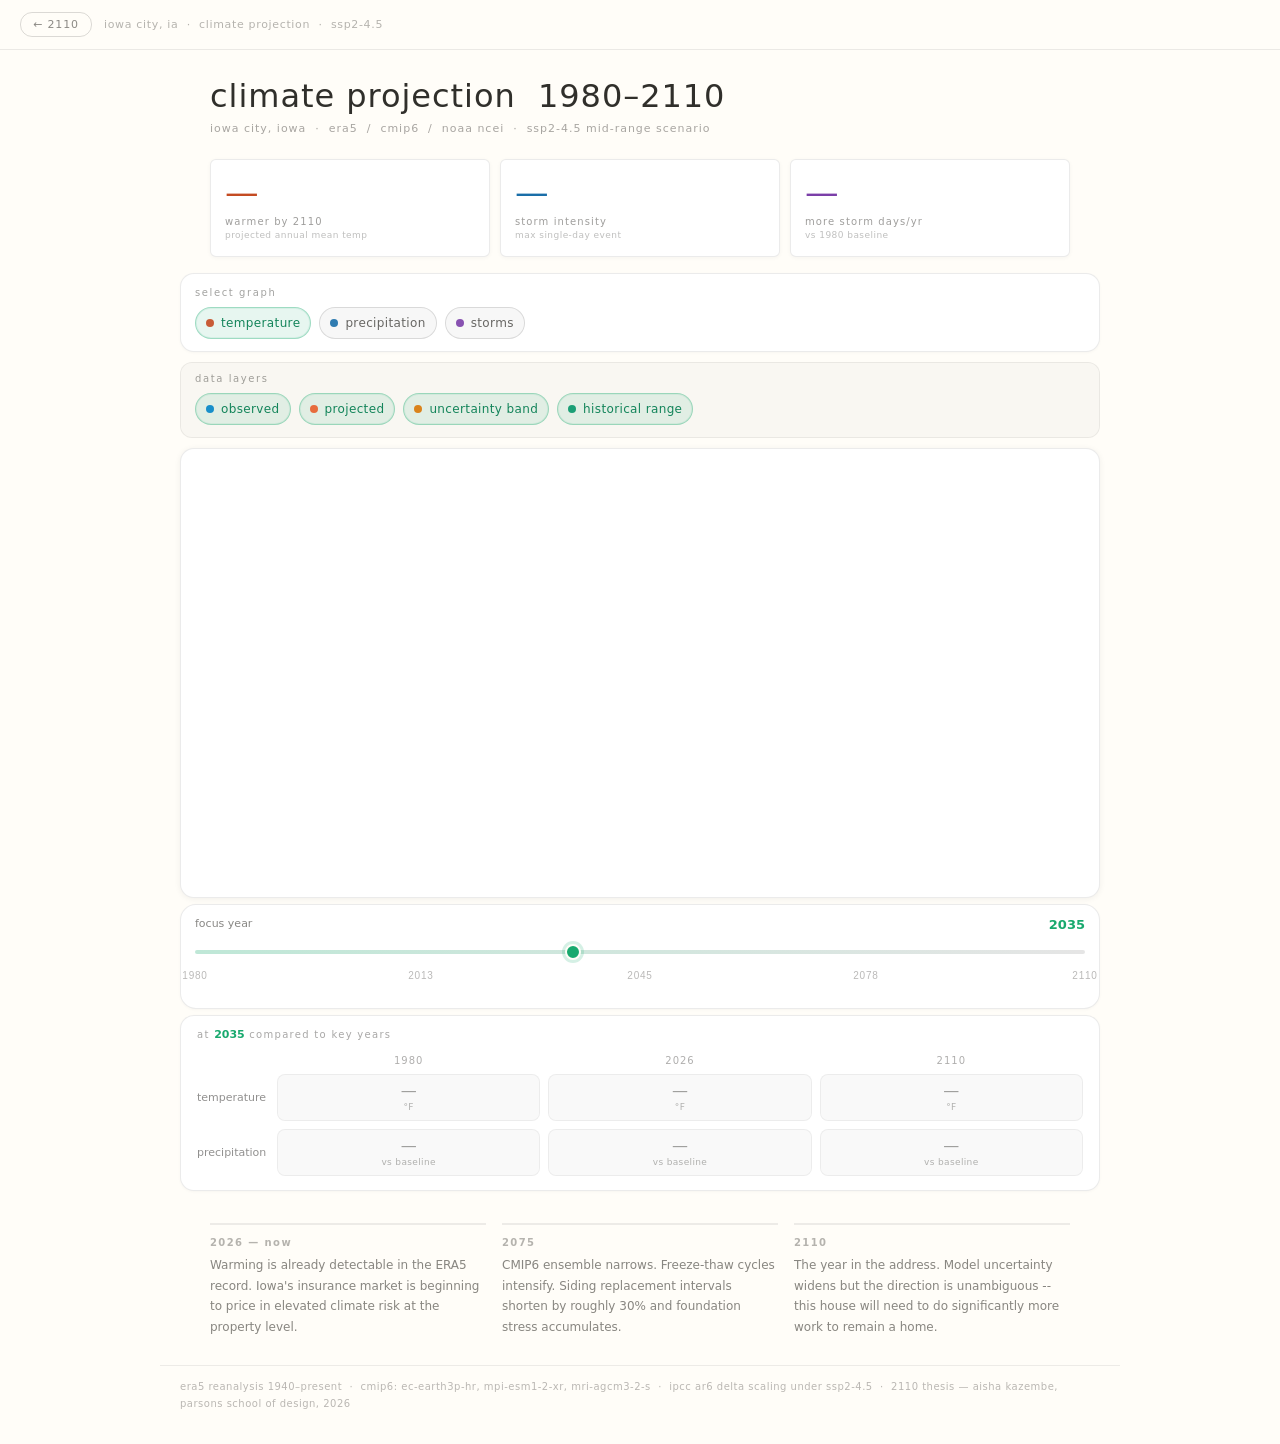
==== commit 2ad9c067: "Update climate_projection_ssp245.html climate model ui updates" ====
--- a/predictive_model/climate_projection_ssp245.html
+++ b/predictive_model/climate_projection_ssp245.html
@@ -5,82 +5,93 @@
 <title>2110 — Climate Projection</title>
 <style>
 *{box-sizing:border-box;margin:0;padding:0}
-html,body{background:#070707;color:#fff;font-family:Inter,system-ui,sans-serif;overflow-x:hidden;overflow-y:auto}
+html,body{background:#fffdf8;color:#1a1814;font-family:Inter,system-ui,sans-serif;overflow-x:hidden;overflow-y:auto}
 
 /* loader */
-#page-loader{position:fixed;inset:0;background:#0a0a0b;z-index:999;display:flex;align-items:center;justify-content:center;transition:opacity .4s ease}
+#page-loader{position:fixed;inset:0;background:#fffdf8;z-index:999;display:flex;align-items:center;justify-content:center;transition:opacity .4s ease}
 #page-loader.hidden{opacity:0;pointer-events:none}
-.loader-label{font-size:11px;letter-spacing:.18em;text-transform:lowercase;color:rgba(255,255,255,.45);font-family:Inter,system-ui,sans-serif}
+.loader-label{font-size:11px;letter-spacing:.18em;text-transform:lowercase;color:rgba(26,24,20,.45);font-family:Inter,system-ui,sans-serif}
 .loader-dots{display:flex;gap:6px;justify-content:center;margin-top:16px}
-.loader-dots span{width:5px;height:5px;border-radius:50%;background:#6ee7b7;animation:dot-pulse 1.4s ease-in-out infinite}
+.loader-dots span{width:5px;height:5px;border-radius:50%;background:#18a96e;animation:dot-pulse 1.4s ease-in-out infinite}
 .loader-dots span:nth-child(2){animation-delay:.2s}
 .loader-dots span:nth-child(3){animation-delay:.4s}
 @keyframes dot-pulse{0%,80%,100%{transform:scale(.6);opacity:.4}40%{transform:scale(1);opacity:1}}
 
 /* nav */
-#nav-bar{display:flex;align-items:center;gap:12px;padding:12px 20px;border-bottom:1px solid rgba(255,255,255,0.06);position:sticky;top:0;z-index:50;background:#070707}
-#back-btn{background:none;border:1px solid rgba(255,255,255,0.12);color:rgba(255,255,255,0.55);font-size:11px;letter-spacing:0.08em;padding:5px 12px;border-radius:12px;cursor:pointer;font-family:Inter,system-ui,sans-serif;transition:border-color .15s,color .15s}
-#back-btn:hover{border-color:rgba(110,231,183,0.4);color:#6ee7b7}
-#nav-meta{font-size:11px;color:rgba(255,255,255,0.22);letter-spacing:0.06em}
+#nav-bar{display:flex;align-items:center;gap:12px;padding:12px 20px;border-bottom:1px solid rgba(0,0,0,0.08);position:sticky;top:0;z-index:50;background:#fffdf8}
+#back-btn{background:none;border:1px solid rgba(0,0,0,0.14);color:rgba(26,24,20,.5);font-size:11px;letter-spacing:0.08em;padding:5px 12px;border-radius:12px;cursor:pointer;font-family:Inter,system-ui,sans-serif;transition:border-color .15s,color .15s}
+#back-btn:hover{border-color:rgba(24,169,110,0.5);color:#18a96e}
+#nav-meta{font-size:11px;color:rgba(26,24,20,.32);letter-spacing:0.06em}
 
 /* hero header */
-#hero-header{padding:28px 20px 6px;max-width:900px}
-#hero-title{font-size:clamp(1.4rem,3.5vw,2rem);font-weight:300;letter-spacing:0.03em;color:rgba(255,255,255,0.9);line-height:1.15}
-#hero-sub{font-size:11px;color:rgba(255,255,255,0.28);letter-spacing:0.09em;margin-top:7px;text-transform:lowercase}
+#hero-header{padding:28px 20px 6px;max-width:900px;margin:0 auto}
+#hero-title{font-size:clamp(1.4rem,3.5vw,2rem);font-weight:300;letter-spacing:0.03em;color:rgba(26,24,20,.9);line-height:1.15}
+#hero-sub{font-size:11px;color:rgba(26,24,20,.38);letter-spacing:0.09em;margin-top:7px;text-transform:lowercase}
 
 /* hero strip */
-#hero-strip{display:grid;grid-template-columns:repeat(3,1fr);gap:10px;padding:18px 20px 0;max-width:900px}
-.hero-card{background:#0e0e0e;border:1px solid rgba(255,255,255,0.07);border-radius:4px;padding:16px 14px;transition:border-color .2s}
-.hero-card:hover{border-color:rgba(255,255,255,0.12)}
+#hero-strip{display:grid;grid-template-columns:repeat(3,1fr);gap:10px;padding:18px 20px 0;max-width:900px;margin:0 auto}
+.hero-card{background:#fff;border:1px solid rgba(0,0,0,0.08);border-radius:6px;padding:16px 14px;transition:border-color .2s;box-shadow:0 1px 4px rgba(0,0,0,.04)}
+.hero-card:hover{border-color:rgba(0,0,0,.15)}
 .hero-change{font-size:clamp(1.5rem,3.5vw,2.1rem);font-weight:200;line-height:1;letter-spacing:-0.01em}
-.hero-label{font-size:10px;letter-spacing:0.11em;text-transform:lowercase;color:rgba(255,255,255,0.32);margin-top:7px}
-.hero-sub-label{font-size:9px;color:rgba(255,255,255,0.15);margin-top:3px;letter-spacing:0.05em}
-#hc-temp .hero-change{color:#ff8a5b}
-#hc-precip .hero-change{color:#4fc3f7}
-#hc-storms .hero-change{color:#ce93d8}
-
-/* controls */
-#chart-area{padding:16px 20px 0;overflow-x:hidden;max-width:960px}
+.hero-label{font-size:10px;letter-spacing:0.11em;text-transform:lowercase;color:rgba(26,24,20,.42);margin-top:7px}
+.hero-sub-label{font-size:9px;color:rgba(26,24,20,.28);margin-top:3px;letter-spacing:0.05em}
+#hc-temp .hero-change{color:#c44b22}
+#hc-precip .hero-change{color:#1a6ea8}
+#hc-storms .hero-change{color:#7b3fa8}
+
+/* chart area */
+#chart-area{padding:16px 20px 16px;overflow-x:hidden;max-width:960px;margin:0 auto;position:relative}
 .controls-shell{display:grid;grid-template-columns:1.1fr .9fr;gap:12px;margin-bottom:12px}
-.control-card{background:linear-gradient(180deg,rgba(255,255,255,0.05),rgba(255,255,255,0.025));border:1px solid rgba(255,255,255,0.08);border-radius:14px;padding:14px 14px 12px}
-.control-title{font-size:10px;letter-spacing:.16em;text-transform:lowercase;color:rgba(255,255,255,.4);margin-bottom:9px}
+.control-card{background:#fff;border:1px solid rgba(0,0,0,.08);border-radius:14px;padding:14px 14px 12px;box-shadow:0 1px 3px rgba(0,0,0,.03)}
+.control-title{font-size:10px;letter-spacing:.16em;text-transform:lowercase;color:rgba(26,24,20,.4);margin-bottom:9px}
 .chip-row{display:flex;flex-wrap:wrap;gap:8px}
-.chip{border:1px solid rgba(255,255,255,.08);background:rgba(255,255,255,.03);color:rgba(255,255,255,.72);padding:8px 10px;border-radius:999px;font-size:12px;letter-spacing:.03em;cursor:pointer;font-family:Inter,system-ui,sans-serif;transition:all .18s ease}
-.chip:hover{border-color:rgba(110,231,183,.28);color:#fff}
-.chip.active{background:rgba(110,231,183,.16);border-color:rgba(110,231,183,.38);color:#6ee7b7;box-shadow:0 0 0 1px rgba(110,231,183,.1) inset}
-.chip-dot{display:inline-block;width:8px;height:8px;border-radius:999px;margin-right:7px;background:currentColor;opacity:.7}
-.timeline-card{background:rgba(255,255,255,.03);border:1px solid rgba(255,255,255,.07);border-radius:16px;padding:14px 14px 12px;margin-bottom:12px}
+.chip{border:1px solid rgba(0,0,0,.12);background:rgba(0,0,0,.03);color:rgba(26,24,20,.65);padding:8px 10px;border-radius:999px;font-size:12px;letter-spacing:.03em;cursor:pointer;font-family:Inter,system-ui,sans-serif;transition:all .18s ease}
+.chip:hover{border-color:rgba(24,169,110,.45);color:#18a96e}
+.chip.active{background:rgba(24,169,110,.1);border-color:rgba(24,169,110,.35);color:#13845a;box-shadow:0 0 0 1px rgba(24,169,110,.08) inset}
+.chip-dot{display:inline-block;width:8px;height:8px;border-radius:999px;margin-right:7px;opacity:.9}
+.timeline-card{background:#fff;border:1px solid rgba(0,0,0,.08);border-radius:16px;padding:12px 14px 10px;margin-bottom:6px;box-shadow:0 1px 3px rgba(0,0,0,.03)}
 .timeline-top{display:flex;justify-content:space-between;align-items:flex-start;gap:10px;margin-bottom:8px}
-.timeline-label{font-size:11px;color:rgba(255,255,255,.64)}
-.timeline-value{font-size:13px;color:#6ee7b7;font-weight:600}
+.timeline-label{font-size:11px;color:rgba(26,24,20,.52)}
+.timeline-value{font-size:13px;color:#18a96e;font-weight:600}
 .timeline-range{display:block;width:100%;appearance:none;background:transparent;height:24px;cursor:pointer}
-.timeline-range::-webkit-slider-runnable-track{height:4px;border-radius:999px;background:linear-gradient(90deg,rgba(110,231,183,.2),rgba(255,255,255,.1));}
-.timeline-range::-webkit-slider-thumb{appearance:none;width:16px;height:16px;border-radius:50%;background:#6ee7b7;border:2px solid #07110d;margin-top:-6px;box-shadow:0 0 0 4px rgba(110,231,183,.2)}
-.timeline-range::-moz-range-track{height:4px;border-radius:999px;background:linear-gradient(90deg,rgba(110,231,183,.2),rgba(255,255,255,.1));}
-.timeline-range::-moz-range-thumb{width:16px;height:16px;border-radius:50%;background:#6ee7b7;border:2px solid #07110d;box-shadow:0 0 0 4px rgba(110,231,183,.2)}
+.timeline-range::-webkit-slider-runnable-track{height:4px;border-radius:999px;background:linear-gradient(90deg,rgba(24,169,110,.28),rgba(0,0,0,.1));}
+.timeline-range::-webkit-slider-thumb{appearance:none;width:16px;height:16px;border-radius:50%;background:#18a96e;border:2px solid #fffdf8;margin-top:-6px;box-shadow:0 0 0 3px rgba(24,169,110,.18)}
+.timeline-range::-moz-range-track{height:4px;border-radius:999px;background:linear-gradient(90deg,rgba(24,169,110,.28),rgba(0,0,0,.1));}
+.timeline-range::-moz-range-thumb{width:16px;height:16px;border-radius:50%;background:#18a96e;border:2px solid #fffdf8;box-shadow:0 0 0 3px rgba(24,169,110,.18)}
 .timeline-markers{position:relative;height:22px;margin-top:4px}
-.timeline-marker{position:absolute;transform:translateX(-50%);background:none;border:none;color:rgba(255,255,255,.38);font-size:10px;letter-spacing:.08em;text-transform:lowercase;padding:2px 0;cursor:pointer}
-.timeline-marker.active{color:#6ee7b7}
-.chart-caption{font-size:12px;color:rgba(255,255,255,.48);margin-top:8px;line-height:1.6}
-#main-chart{width:100%;min-height:300px;border-radius:14px;border:1px solid rgba(255,255,255,.06);overflow:hidden;background:linear-gradient(180deg,rgba(255,255,255,.02),rgba(255,255,255,.01));margin-bottom:10px}
+.timeline-marker{position:absolute;transform:translateX(-50%);background:none;border:none;color:rgba(26,24,20,.3);font-size:10px;letter-spacing:.08em;text-transform:lowercase;padding:2px 0;cursor:pointer}
+.timeline-marker.active{color:#18a96e}
+.chart-caption{font-size:12px;color:rgba(26,24,20,.48);margin-top:8px;line-height:1.6}
+#main-chart{width:100%;height:450px;border-radius:14px;border:1px solid rgba(0,0,0,.08);overflow:hidden;background:#fff;margin-bottom:6px;box-shadow:0 1px 6px rgba(0,0,0,.06)}
 .plotly-graph-div{display:block!important}
 
+/* year comparison card */
+.compare-card{background:#fff;border:1px solid rgba(0,0,0,.08);border-radius:14px;padding:12px 16px 14px;margin-bottom:0;box-shadow:0 1px 3px rgba(0,0,0,.03)}
+.compare-heading{font-size:10px;letter-spacing:.13em;text-transform:lowercase;color:rgba(26,24,20,.38);margin-bottom:14px}
+.compare-heading strong{color:#18a96e;font-weight:600;letter-spacing:0;font-size:11px}
+.compare-grid{display:grid;grid-template-columns:72px repeat(3,1fr);gap:8px;align-items:center}
+.compare-col-head{font-size:10px;letter-spacing:.1em;text-transform:lowercase;color:rgba(26,24,20,.35);text-align:center;font-weight:500}
+.compare-row-label{font-size:11px;color:rgba(26,24,20,.48)}
+.compare-cell{text-align:center;padding:8px 4px;border-radius:8px;background:rgba(0,0,0,.025);border:1px solid rgba(0,0,0,.05)}
+.compare-delta{font-size:1rem;font-weight:300;line-height:1;display:block}
+.compare-delta.warm{color:#c44b22}
+.compare-delta.cool{color:#1a6ea8}
+.compare-delta.neutral{color:rgba(26,24,20,.4)}
+.compare-unit{font-size:9px;color:rgba(26,24,20,.32);margin-top:3px;letter-spacing:.04em;display:block}
+
+/* graph & layer selectors */
+.graph-selector-card{background:#fff;border:1px solid rgba(0,0,0,.08);border-radius:14px;padding:13px 14px 12px;margin-bottom:10px;box-shadow:0 1px 3px rgba(0,0,0,.03)}
+.layer-selector-card{background:rgba(0,0,0,.025);border:1px solid rgba(0,0,0,.06);border-radius:12px;padding:10px 14px 12px;margin-bottom:10px;min-height:42px}
+#d-chart{position:absolute;left:-9999px;top:0;width:900px;height:0;overflow:hidden;pointer-events:none;opacity:0}
+
 /* callouts */
-#callouts{display:grid;grid-template-columns:repeat(3,1fr);gap:16px;padding:28px 20px;max-width:900px}
-.callout{border-top:1px solid rgba(255,255,255,0.07);padding-top:12px}
-.callout-yr{font-size:10px;letter-spacing:0.14em;text-transform:lowercase;color:rgba(255,255,255,0.2);margin-bottom:7px;font-weight:600}
-.callout-body{font-size:12px;line-height:1.7;color:rgba(255,255,255,0.35)}
+#callouts{display:grid;grid-template-columns:repeat(3,1fr);gap:16px;padding:16px 20px 28px;max-width:900px;margin:0 auto}
+.callout{border-top:2px solid rgba(0,0,0,.07);padding-top:12px}
+.callout-yr{font-size:10px;letter-spacing:0.14em;text-transform:lowercase;color:rgba(26,24,20,.32);margin-bottom:7px;font-weight:600}
+.callout-body{font-size:12px;line-height:1.7;color:rgba(26,24,20,.52)}
 
 /* footnote */
-#footnote{padding:14px 20px 36px;font-size:10px;color:rgba(255,255,255,0.13);letter-spacing:0.05em;border-top:1px solid rgba(255,255,255,0.05);line-height:1.7}
-
-/* graph & layer selectors */
-.graph-selector-card{background:rgba(255,255,255,.03);border:1px solid rgba(255,255,255,.07);border-radius:14px;padding:13px 14px 12px;margin-bottom:10px}
-.layer-selector-card{background:rgba(255,255,255,.02);border:1px solid rgba(255,255,255,.055);border-radius:12px;padding:10px 14px 12px;margin-bottom:10px;min-height:42px}
-/* hide Plotly source data visually but keep it renderable so .data is populated */
-#d-chart{position:absolute;left:-9999px;top:0;width:900px;height:0;overflow:hidden;pointer-events:none;opacity:0}
-/* chart area needs position context for #d-chart */
-#chart-area{padding:12px 16px 0;overflow-x:hidden;max-width:960px;position:relative}
+#footnote{padding:12px 20px 32px;font-size:10px;color:rgba(26,24,20,.3);letter-spacing:0.05em;border-top:1px solid rgba(0,0,0,.07);line-height:1.7;max-width:960px;margin:0 auto}
 
 @media(max-width:768px){
   #callouts{grid-template-columns:1fr;gap:12px}
@@ -88,11 +99,15 @@
   .hero-card{padding:10px 8px}
   .hero-change{font-size:1.2rem}
   .hero-label{font-size:9px}
-  #chart-area{padding:10px 12px 0}
+  #chart-area{padding:10px 12px 12px}
+  #main-chart{height:290px}
   .chip{font-size:11px;padding:6px 9px}
   .chip-dot{width:7px;height:7px;margin-right:5px}
   .timeline-card{padding:12px}
   .timeline-marker{font-size:9px}
+  .compare-grid{grid-template-columns:54px repeat(3,1fr);gap:6px}
+  .compare-delta{font-size:.88rem}
+  .compare-unit{font-size:8px}
 }
 </style>
 </head>
@@ -131,9 +146,9 @@
   <div class="graph-selector-card">
     <div class="control-title">select graph</div>
     <div class="chip-row" id="graph-selector">
-      <button class="chip active" data-graph="temperature"><span class="chip-dot" style="background:#ff8a5b"></span>temperature</button>
-      <button class="chip" data-graph="precipitation"><span class="chip-dot" style="background:#4fc3f7"></span>precipitation</button>
-      <button class="chip" data-graph="storms"><span class="chip-dot" style="background:#ce93d8"></span>storms</button>
+      <button class="chip active" data-graph="temperature"><span class="chip-dot" style="background:#c44b22"></span>temperature</button>
+      <button class="chip" data-graph="precipitation"><span class="chip-dot" style="background:#1a6ea8"></span>precipitation</button>
+      <button class="chip" data-graph="storms"><span class="chip-dot" style="background:#7b3fa8"></span>storms</button>
     </div>
   </div>
   <div class="layer-selector-card">
@@ -150,6 +165,23 @@
     <div class="timeline-markers" id="timeline-markers"></div>
     <div id="chart-caption" class="chart-caption"></div>
   </div>
+  <div class="compare-card">
+    <div class="compare-heading">at <strong id="compare-focus-yr">2035</strong> compared to key years</div>
+    <div class="compare-grid">
+      <div></div>
+      <div class="compare-col-head">1980</div>
+      <div class="compare-col-head">2026</div>
+      <div class="compare-col-head">2110</div>
+      <div class="compare-row-label">temperature</div>
+      <div class="compare-cell"><span class="compare-delta neutral" id="cmp-tv-1980">—</span><span class="compare-unit">°F</span></div>
+      <div class="compare-cell"><span class="compare-delta neutral" id="cmp-tv-2026">—</span><span class="compare-unit">°F</span></div>
+      <div class="compare-cell"><span class="compare-delta neutral" id="cmp-tv-2110">—</span><span class="compare-unit">°F</span></div>
+      <div class="compare-row-label">precipitation</div>
+      <div class="compare-cell"><span class="compare-delta neutral" id="cmp-pv-1980">—</span><span class="compare-unit">vs baseline</span></div>
+      <div class="compare-cell"><span class="compare-delta neutral" id="cmp-pv-2026">—</span><span class="compare-unit">vs baseline</span></div>
+      <div class="compare-cell"><span class="compare-delta neutral" id="cmp-pv-2110">—</span><span class="compare-unit">vs baseline</span></div>
+    </div>
+  </div>
     <div id="d-chart">                        <script>window.PlotlyConfig = {MathJaxConfig: 'local'};</script>
         <script charset="utf-8" src="https://cdn.plot.ly/plotly-basic-3.4.0.min.js"></script>                <div id="9ca78758-3323-4c5f-89e7-c5fe086039c6" class="plotly-graph-div" style="height:1000px; width:100%;"></div>            <script>                window.PLOTLYENV=window.PLOTLYENV || {};                                if (document.getElementById("9ca78758-3323-4c5f-89e7-c5fe086039c6")) {                    Plotly.newPlot(                        "9ca78758-3323-4c5f-89e7-c5fe086039c6",                        [{"fill":"toself","fillcolor":"rgba(255,107,53,0.08)","legendgroup":"temp","line":{"color":"rgba(0,0,0,0)"},"name":"Annual extreme range","showlegend":true,"x":{"dtype":"i2","bdata":"vAe9B74HvwfAB8EHwgfDB8QHxQfGB8cHyAfJB8oHywfMB80HzgfPB9AH0QfSB9MH1AfVB9YH1wfYB9kH2gfbB9wH3QfeB98H4AfhB+IH4wfkB+UH5gfnB+gH6QfqB+sH7AftB+4H7wfwB\u002fEH8gfzB\u002fQH9Qf2B\u002fcH+Af5B\u002foH+wf8B\u002f0H\u002fgf\[base64]\u002fgf9B\u002fwH+wf6B\u002fkH+Af3B\u002fYH9Qf0B\u002fMH8gfxB\u002fAH7wfuB+0H7AfrB+oH6QfoB+cH5gflB+QH4wfiB+EH4AffB94H3QfcB9sH2gfZB9gH1wfWB9UH1AfTB9IH0QfQB88HzgfNB8wHywfKB8kHyAfHB8YHxQfEB8MHwgfBB8AHvwe+B70HvAc="},"y":{"dtype":"f8","bdata":"[base64]\u002fNco6pslhAArR3g460WEC2RZwlf7ZYQCxAmSd7uFhAg2AnPIK6WEDbY\u002f8VlLxYQFUH2mewvlhAEAhw5NbAWEAtI3o+B8NYQMsVsShBxVhADJ3NVYTHWEANdoh40MlYQPBdmkMlzFhA1hG8aYLOWEDcTqad59BYQCXSEZJU01hAz1i3+cjVWED8n0+HRNhYQMpkk+3G2lhAWmQ730\u002fdWEDMWwAP399YQEAImy904lhA1SbE8w7lWECudDQOr+dYQOiupDFU6lhApJLNEP7sWEAC3WderO9YQCNLLM1e8lhAJprTDxX1WEArhxbZzvdYQP2p8dJNYivAinwv3WtyK8AgcUQOdYIrwBg\u002fPZ1nkivAzJ0mwUGiK8CURA2xAbIrwMrq\u002faOlwSvAyEcF0SvRK8DlEjBvkuArwHwDi7XX7yvA59Ai2\u002fn+K8B9MgQX9w0swJnfO6DNHCzAk4\u002fWrXsrLMDG+eB2\u002fzkswInVZzJXSCzAN9p3F4FWLMAovx1de2QswLY7ZjpEcizAOgde5tl\[base64]\u002fD80MzMzMzMZQM3MzMzMzBXAmpmZmZmZE0AAAAAAAADoP83MzMzMzBnAmJmZmZmZuT9oZmZmZmbmvwAAAAAAAPi\u002fZmZmZmZmBsAAAAAAAAATQGZmZmZmZiRAZmZmZmZmDkCgmZmZmZnZPzMzMzMzMwnAMzMzMzMzHkCamZmZmZnxv5qZmZmZmQvAODMzMzMzwz8AAAAAAAAWwM3MzMzMzB\u002fAaGZmZmZm1j8zMzMzMzMcwGZmZmZmZva\[base64]\u002fAMzMzMzMzIsDNzMzMzMwrwAAAAAAAgDLAmpmZmZkZMsDNzMzMzMw1wGZmZmZmZgLAMzMzMzMzLcCamZmZmZk6wDMzMzMzszXAmpmZmZmZOcAzMzMzMzM9wJqZmZmZmTTAMzMzMzMzKsA="},"type":"scatter","xaxis":"x","yaxis":"y"},{"fill":"toself","fillcolor":"rgba(255,107,53,0.18)","legendgroup":"temp","line":{"color":"rgba(0,0,0,0)"},"name":"Daily mean min–max band","x":{"dtype":"i2","bdata":"vAe9B74HvwfAB8EHwgfDB8QHxQfGB8cHyAfJB8oHywfMB80HzgfPB9AH0QfSB9MH1AfVB9YH1wfYB9kH2gfbB9wH3QfeB98H4AfhB+IH4wfkB+UH5gfnB+gH6QfqB+sH7AftB+4H7wfwB\u002fEH8gfzB\u002fQH9Qf2B\u002fcH+Af5B\u002foH+wf8B\u002f0H\u002fgf\[base64]\u002fgf9B\u002fwH+wf6B\u002fkH+Af3B\u002fYH9Qf0B\u002fMH8gfxB\u002fAH7wfuB+0H7AfrB+oH6QfoB+cH5gflB+QH4wfiB+EH4AffB94H3QfcB9sH2gfZB9gH1wfWB9UH1AfTB9IH0QfQB88HzgfNB8wHywfKB8kHyAfHB8YHxQfEB8MHwgfBB8AHvwe+B70HvAc="},"y":{"dtype":"f8","bdata":"LYXMZ1\[base64]\[base64]\[base64]\u002fTkBJ27IoigJPQBqSgYSzBU9AbTX3ZbEIT0BaEOxLiwtPQPRtOLVIDk9AUpm0IPEQT0CJ3TgNjBNPQK+FnfkgFk9A2dy6ZLcYT0AcLmnNVhtPQI\[base64]\u002fHdU9A61NDqC96T0AKRbsco35PQJFPIeYgg09AiscPfqiHT0ACASFeOYxPQANQ7\u002f\u002fSkE9AmAgV3XSVT0DNfixvHppPQK0G0C\u002fPnk9AQvSZmIajT0CZmyQjRKhPQPzV88XqZkdApS5pOy1iR0AQQZ\u002fSdV1HQDC5+xHFWEdA\u002fELkfxtUR0Bmir6ieU9HQGU78ADgSkdA7gHfIE9GR0D0ifCIx0FHQG1\u002fir9JPUdATo4SS9Y4R0CLYu6xbTRHQBqog3oQMEdA7go4K78rR0D9NnFKeidHQDzYlF5CI0dAoJoI7hcfR0AcKjJ\u002f+xpHQKcyd5jtFkdANWA9wO4SR0C7Xup8\u002fw5HQC3a41QgC0dAgH6PzlEHR0Cq91JwlANHQJ7xk8Do\u002f0ZAUhi4RU\u002f8RkC7FyWGyPhGQM2bQAhV9UZAflBwUvXxRkDB4Rnrqe5GQIz7olhz60ZA1ElxIVLoRkCNeOrLRuVGQK0zdN5R4kZAJyd033PfRkDy\u002fk9VrdxGQH9oOHD92UZAPBeKB17XRkASwGycx9RGQOwXCLAy0kZAtdODw5fPRkBXqAdY78xGQL1Ku+4xykZA0G\[base64]\u002fVHQC8NYqXF\[base64]\u002ftGQJ1iIdJmA0dApr24e87gRUAdPpbdeFBGQHLY2Q+vIEZAqI4nJvBQREAyWt0WvbxFQApqh\u002fTSWkVAxK+7BtBVRED8umsAXclEQGvC1mXqGUZAplrUc1aJRkBxuRaeeT1FQK3TuyWTR0NAu2sAXUlVREA\u002fYLj\u002fmtJGQLC7BtCVlEVA5taErctURUBp+U4tHTBEQI8271NckkNAfhu8YxlrRUBtFzlJNl1GQCn3XvsAmUVAGYJ1tHkfRUCJESNGjJhEQIxWt0Uvj0VAhSnYm4lLRUB0IMSRjSJFQDFDARfcf0VAk+jGtsmiRkBrwtZl6llEQO+4yXUZp0NATINYafHnREBw\u002f4PzOGpEQBlQJTa+dERAAAAAAADgREAH0JVUBVpFQAGbzzgLcEVAnWIh0mYDREBGotTYw6xEQMe2ySIIhkZAxWFnP7xCRUDth1eQm4tDQG+hpZD5jERAEAxqjDc0RUAWf7aLnORDQKMytyZsHUVAYYLaIb2UREA="},"type":"scatter","xaxis":"x","yaxis":"y"},{"fill":"toself","fillcolor":"rgba(255,170,94,0.13)","legendgroup":"temp","line":{"color":"rgba(0,0,0,0)"},"name":"Model uncertainty (±1σ)","x":{"dtype":"i2","bdata":"6AfpB+oH6wfsB+0H7gfvB\u002fAH8QfyB\u002fMH9Af1B\u002fYH9wf4B\u002fkH+gf7B\u002fwH\u002fQf+B\[base64]\u002fwf+B\u002f0H\u002fAf7B\u002foH+Qf4B\u002fcH9gf1B\u002fQH8wfyB\u002fEH8AfvB+4H7QfsB+sH6gfpB+gH"},"y":{"dtype":"f8","bdata":"5bqMc\[base64]\u002f1DYwjS0CkfYBBzC1LQKT83Qp4N0tAEJjm6JZAS0D+mnJaMElLQIBQWt5LUUtAsAN28\u002fBYS0Ch\u002f50YJ2BLQGiPqsz1ZktAHP5zjmRtS0DSltLcenNLQJ+knjZAeUtAmnKwGrx+S0DXS+AH9oNLQGx7Bn31iEtAb0z7+MGNS0D0CZf6YpJLQBP\u002fsQDglktA33YkikCbS0BvvMYVjJ9LQNgacSLKo0tAMN37LgKoS0CMTj+6O6xLQAG6E0N+sEtApmpRSNG0S0ANrZvyOrlLQMXTwRG8vUtA1zJeH1TCS0BQHguVAsdLQDrqYuzGy0tAoer\u002fnqDQS0CQc3wmj9VLQBHZcvyR2ktAMW99mqjfS0D6iTZ60uRLQHh9OBUP6ktAtp0d5V3vS0C+PoBjvvRLQJ20+gkw+ktAXVMnUrL\u002fS0AJb6C1RAVMQK1bAK7mCkxAVG3htJcQTEAK+N1DVxZMQNhPkNQkHExAy8iS4P8hTEDutn\[base64]\[base64]\[base64]\u002fYm\[base64]\u002f2sPbEIFKQE3P74j1N0pAk74Hbp13SkDsY06mFPJKQBdn3A5U2UlAk1sr3+9vSkDrRt9sJjdKQPjFFpFM80pArZVkrRdpSUA0vZaA0lBKQFwX9S8ZJUtA4j6cuPN7SUAhc4JfeSJKQCXXIKegY0pARaBIO2laSkBwhag\u002fElJJQH9UJg2LFUpA"},"type":"scatter","xaxis":"x","yaxis":"y"},{"hovertemplate":"%{x}: %{y:.1f}°F\u003cextra\u003eObserved\u003c\u002fextra\u003e","line":{"color":"#a8d8ea","width":2},"mode":"lines","name":"Observed annual mean (ERA5)","x":{"dtype":"i2","bdata":"vAe9B74HvwfAB8EHwgfDB8QHxQfGB8cHyAfJB8oHywfMB80HzgfPB9AH0QfSB9MH1AfVB9YH1wfYB9kH2gfbB9wH3QfeB98H4AfhB+IH4wfkB+UH5gfnB+gH"},"y":{"dtype":"f8","bdata":"5FUfMNyfSECG42pGyh5JQATgYziu5kdATw5avlMLSUDv7u7u7q5IQCcm8FDfyEdAUIpmhSkYSUDfDtbKGmFKQMSRjaI5RklA+LtEVnk\[base64]\u002fVU7OWg5SUALmR2N0oNJQOW6jHPxO0tAaXVb9PJ8SEBdxWFnP3xHQLh7zkDyYUlAhTHVop5zSkDBgQMHDlxKQI11erdk8khAFoed\u002ffCKSEA0\u002fQ26XYtJQH1KTbn32klAOK5mpOzJSEDKYI7pn4xKQLKHWUC+iEpA"},"type":"scatter","xaxis":"x","yaxis":"y"},{"hovertemplate":"%{x}: %{y:.1f}°F\u003cextra\u003eSSP2-4.5\u003c\u002fextra\u003e","line":{"color":"#ff6b35","dash":"dash","width":2.5},"mode":"lines","name":"Projected mean (SSP2-4.5)","x":{"dtype":"i2","bdata":"6AfpB+oH6wfsB+0H7gfvB\u002fAH8QfyB\u002fMH9Af1B\u002fYH9wf4B\u002fkH+gf7B\u002fwH\u002fQf+B\u002f8HAAgBCAIIAwgECAUIBggHCAgICQgKCAsIDAgNCA4IDwgQCBEIEggTCBQIFQgWCBcIGAgZCBoIGwgcCB0IHggfCCAIIQgiCCMIJAglCCYIJwgoCCkIKggrCCwILQguCC8IMAgxCDIIMwg0CDUINgg3CDgIOQg6CDsIPAg9CD4I"},"y":{"dtype":"f8","bdata":"sodZQL6ISkDV0gGT6MZJQNwHyK7i0EpA7ljGOr3bSkAcD04TOZxKQA\u002f1jYxW90lAu+cMJB+iS0DFp9SUe89KQHCayOFj6UlA7eSg5Tt1S0ASgI\[base64]\u002fSkBkmh0EtMNKQP+Nwz3Wx0pAyEGvAa\u002fLSkDTALnORc9KQDYWuSOi0kpAB82Hf8vVSkBacP1gydhKQEdL8kaj20pA4ag+sGDeSkA\u002f1LobCeFKQHYYPwik40pAnMCj9DjmSkDGF8Ffz+hKQAlpb8hu60pAfP+GrR7uSkCxJ6s35fBKQDc0qzbD80pAF3khJLj2SkBeSqh5w\u002flKQBb82bDk\u002fEpAS+JQQxsAS0AIUaeqZgNLQFecd2DGBktARRhc3jkKS0DcGO+dwA1LQCjyyhhaEUtANPiJyAUVS0AKf8YmwxhLQLfaGq2RHEtARV8h1XAgS0C\u002fYHQYYCRLQDEzrvBeKEtApipp12wsS0Aqmz9GiTBLQMbYy7azNEtAhzeoous4S0B4C2+DMD1LQKSoutKBQUtAFWMlCt9FS0DYjkmjR0pLQPd\u002fwRe7TktAfoon4ThTS0B4AhZ5wFdLQO87J1lRXEtA8Ir1+upgS0CGQxvYjGVLQLq5Mmo2aktAmkHWKuduS0AvL6CTnnNLQIbWKh5ceEtA"},"type":"scatter","xaxis":"x","yaxis":"y"},{"hovertemplate":"%{x}: %{y:.1f} in\u003cextra\u003eObserved\u003c\u002fextra\u003e","marker":{"color":"#4fc3f7"},"name":"Observed annual precip (ERA5)","opacity":0.65,"x":{"dtype":"i2","bdata":"vAe9B74HvwfAB8EHwgfDB8QHxQfGB8cHyAfJB8oHywfMB80HzgfPB9AH0QfSB9MH1AfVB9YH1wfYB9kH2gfbB9wH3QfeB98H4AfhB+IH4wfkB+UH5gfnB+gH"},"y":{"dtype":"f8","bdata":"EoPAyqHlQ0D+1HjpJiFDQIts5\[base64]\u002f3UeElBQM\u002f3U+Ol2z1AwcqhRbazQ0CJQWDl0EI3QAwCK4cWWT5AfT81XroJQkD6fmq8dDNHQMHKoUW2g0lAbef7qfFiR0BeukkMAjtBQOtRuB6F6zdA9P3UeOlWREAQWDm0yBZDQL6fGi\u002fd9EhA46WbxCDgQUA5tMh2vn88QClcj8L1WEZAiUFg5dCSRkAUrkfhepRBQNejcD0K50BApHA9CtfjQUCDwMqhRRY8QNNNYhBYyURA"},"type":"bar","xaxis":"x2","yaxis":"y2"},{"hovertemplate":"%{x}: %{y:.1f} in\u003cextra\u003eProjected\u003c\u002fextra\u003e","marker":{"color":"#0288d1"},"name":"Projected annual precip (SSP2-4.5)","opacity":0.55,"x":{"dtype":"i2","bdata":"6AfpB+oH6wfsB+0H7gfvB\u002fAH8QfyB\u002fMH9Af1B\u002fYH9wf4B\u002fkH+gf7B\u002fwH\u002fQf+B\u002f8HAAgBCAIIAwgECAUIBggHCAgICQgKCAsIDAgNCA4IDwgQCBEIEggTCBQIFQgWCBcIGAgZCBoIGwgcCB0IHggfCCAIIQgiCCMIJAglCCYIJwgoCCkIKggrCCwILQguCC8IMAgxCDIIMwg0CDUINgg3CDgIOQg6CDsIPAg9CD4I"},"y":{"dtype":"f8","bdata":"001iEFjJREBQjZduEltEQAisHFpk80JAXI\u002fC9SjUQ0AMAiuHFkFEQFK4HoXrAUFAMzMzMzMjPkCsHFpkOy8\u002fQClcj8L1cEZABoGVQ4sMQEBzaJHtfK9GQFg5tMh23kBAyXa+nxq\u002fR0CLbOf7qZFHQNEi2\u002fl+mj5ARrbz\u002fdRYREBU46WbxABDQFg5tMh2FkBAN4lBYOWAQUDLoUW28+VCQJqZmZmZiUBAUrgeheuBQUBiEFg5tDg+QB+F61G4PkJAKVyPwvUAREA3iUFg5cA8QIts5\[base64]\u002fB54T88hDQN7cpqUnzENAPsNvTEvPQ0CebvFLXtJDQHqSJOhg1UNAWOIBZVPYQ0A6Cb3hNdtDQDmQdeoH3kNA8\u002feF5sjgQ0AFwUg9eONDQBBsGFYV5kNArnlPmJ\u002foQ0CBakhrFutDQCK\u002fXTZ57UNAM\u002fjpYMfvQ0BOlkdSAPJDQBUa0XEj9ENAIQThJjD2Q0AV1dHYJfhDQIsN\u002fu4D+kNAJC7A0Mn7Q0B8t3Lldv1DQDAqcJQK\u002f0NA3wYTRYQAREAnzrVe4wFEQKYAs0gnA0RA+B5lak8EREC9qSYrWwVEQJMhUvJJBkRAFAdCJxsHREDk2lAxzgdEQJwd2XdiCERA3E81YtcIREBA8r9XLAlEQGqF079gCURA8onKAXQJREB6gP+EZQlEQJ\u002fpzLA0CURA\u002f0WN7OAIREA2FpufaQhEQOTaUDHOB0RA"},"type":"bar","xaxis":"x2","yaxis":"y2"},{"hovertemplate":"%{x}: %{y:.2f} in\u003cextra\u003eMax event\u003c\u002fextra\u003e","line":{"color":"#f06292","width":1.5},"mode":"lines","name":"Largest single-day event (in)","x":{"dtype":"i2","bdata":"vAe9B74HvwfAB8EHwgfDB8QHxQfGB8cHyAfJB8oHywfMB80HzgfPB9AH0QfSB9MH1AfVB9YH1wfYB9kH2gfbB9wH3QfeB98H4AfhB+IH4wfkB+UH5gfnB+gH6QfqB+sH7AftB+4H7wfwB\u002fEH8gfzB\u002fQH9Qf2B\u002fcH+Af5B\u002foH+wf8B\u002f0H\u002fgf\u002fBwAIAQgCCAMIBAgFCAYIBwgICAkICggLCAwIDQgOCA8IEAgRCBIIEwgUCBUIFggXCBgIGQgaCBsIHAgdCB4IHwggCCEIIggjCCQIJQgmCCcIKAgpCCoIKwgsCC0ILggvCDAIMQgyCDMINAg1CDYINwg4CDkIOgg7CDwIPQg+CA=="},"y":{"dtype":"f8","bdata":"WmQ730+NAkC6SQwCK4cDQGQ730+Nlw9Ay6FFtvP99j9QjZduEoMBQHWTGARWDvc\u002fhetRuB6FCkDsUbgehev9PzeJQWDl0AxAMzMzMzMzAUDl0CLb+X72P3Noke18PwRAz\u002fdT46Wb\u002fj\u002fVeOkmMQgEQL6fGi\u002fdJPo\u002f16NwPQrX+z\u002fD9Shcj8IFQNNNYhBYOfw\u002fIbByaJHtCkC8dJMYBFbyP4XrUbgehfs\u002fsHJoke18\u002fT+sHFpkO9\u002f3P4XrUbgehfs\u002ff2q8dJMYAEA5tMh2vp\u002fuP7TIdr6fGu8\u002fLbKd76fGA0Boke18PzUCQNV46SYxCARAYOXQItv5\u002fD\u002fHSzeJQWD\u002fP\u002fyp8dJNYvA\u002fJQaBlUOL\u002fj9vEoPAyqEAQPCnxks3iQBAbxKDwMqhAEDD9Shcj8L5P5ZDi2zn+\u002f0\u002f8KfGSzeJAEC+nxov3ST6P8UgsHJokfk\u002f7nw\u002fNV66\u002fT\u002f0\u002fdR46SbzP4XrUbgehQJAtMh2vp8a+j\u002fb+X5qvHQKQIGVQ4ts5wBArkfhehSu7T9xPQrXo3D2PzQzMzMzMwZARIts5\u002fup9z+4HoXrUbj4P7gehetROAJA8tJNYhDYCECsHFpkO18BQD81XrpJjAJA3SQGgZVDAECiRbbz\u002fdTyP8dLN4lBYPo\u002f5KWbxCCw9D9MN4lBYOXuPwAAAAAAgAJAH4XrUbge9T+YbhKDwMr9Py2yne+nxvY\u002fN4lBYOXQ\u002fD8CK4cW2c4JQPLSTWIQWPg\u002fVg4tsp3v+j91kxgEVg4BQA\u002fd+X0lKABAK7IFc\u002fAtAEDLr+nDoDMAQOXsl7s2OQBA0fRYpbI+AEBozsnMFEQAQMcK2n1dSQBAf9vJBI1OAEBDMCiuo1MAQBDc0MahWABAgMHqm4ddAEB7BuZ6VWIAQB5PerELZwBAuv+kjaprAEDuhaddMnAAQNmoBXCjdABAOuCDE\u002f54AEB\u002fsiWXQn0AQL8ZLEpxgQBAku8TfIqFAECYX5R8jokAQOVgnZt9jQBAADZWKViRAECb8xt2HpUAQPcNgNLQmABAgAEjYW+cAECl8CyM+Z8AQDEhjI9uowBAT0gVp82mAED9zYYOFqoAQDksjAFHrQBAzmnBu1+wAEDDsLZ4X7MAQJ0A9HNFtgBAL\u002fz86BC5AEBi01QTwbsAQJFIgi5VvgBA9NETdszAAEDJ1qMlJsMAQI8I3XhhxQBAPdh+q33HAECOB2L5eckAQJBWfZ5VywBAY03q1g\u002fNAEBcIurep84AQLG86vIc0ABAo9OLT27RAEBkKqQxm9IAQNnoRtai0wBAUxHJeoTUAEBME8dcP9UAQI57KrrS1QBAqsEv0T3WAEAZM2zgf9YAQBL80yaY1gBAgU7A44XWAED2pvVWSNYAQCcwqsDe1QBA9ESMYUjVAEBTEcl6hNQAQA=="},"yaxis":"y2","type":"scatter","xaxis":"x2"},{"hovertemplate":"%{x}: %{y:.1f} days\u003cextra\u003eStorm days\u003c\u002fextra\u003e","marker":{"color":"#ce93d8"},"name":"Thunderstorm days\u002fyr (NOAA baseline × SSP2-4.5 scaling)","opacity":0.65,"x":{"dtype":"i2","bdata":"vAe9B74HvwfAB8EHwgfDB8QHxQfGB8cHyAfJB8oHywfMB80HzgfPB9AH0QfSB9MH1AfVB9YH1wfYB9kH2gfbB9wH3QfeB98H4AfhB+IH4wfkB+UH5gfnB+gH6QfqB+sH7AftB+4H7wfwB\u002fEH8gfzB\u002fQH9Qf2B\u002fcH+Af5B\u002foH+wf8B\u002f0H\u002fgf\u002fBwAIAQgCCAMIBAgFCAYIBwgICAkICggLCAwIDQgOCA8IEAgRCBIIEwgUCBUIFggXCBgIGQgaCBsIHAgdCB4IHwggCCEIIggjCCQIJQgmCCcIKAgpCCoIKwgsCC0ILggvCDAIMQgyCDMINAg1CDYINwg4CDkIOgg7CDwIPQg+CA=="},"y":{"dtype":"f8","bdata":"Mu4uhX2NQ0AjnDTC6JdDQNzAo01bokNAQC1KKtWsQ0A2svVaVrdDQJcgdOLewUNATkmTw27MQ0A4\u002fSABBtdDQDwN652k4UNAPkq\[base64]\u002fPblnKotFQLtFyc7LpkVAX7Lwa4bCRUA0GqpTWt5FQFqxeJpH+kVAHUnoVE4WRkDfT42XbjJGQDPRBHeoTkZAvnX0B\u002fxqRkBUgwpfaYdGQNrc\u002fZDwo0ZAaAKOspHARkAtEYPYTN1GQHrDrRci+kZAyXDnhBEXR0CqDRI1GzRHQNMrGD0\u002fUUdAYTxY5zN\u002fRUCNltXE8opFQEcf6m65lkVAbqdj6IeiRUDo\[base64]\u002fJuWhjWR0BMayXvWeNHQHA9Ctej8EdAvTePv\[base64]\u002fZIQGZADWA6A0lAuxXYuW8PSUBqK96jgRtJQEtIxSBuJ0lAMzMzMzMzSUD7ss3dzj5JQHmOOiM\u002fSklAhYwfBoJVSUD4cyKJlWBJQKkL6a53a0lAbhoZeiZ2SUAeZ1jtn4BJQJG4TAviiklAn9Wb1uqUSUAfhetRuJ5JQA=="},"type":"bar","xaxis":"x3","yaxis":"y3"}],                        {"template":{"data":{"histogram2dcontour":[{"type":"histogram2dcontour","colorbar":{"outlinewidth":0,"ticks":""},"colorscale":[[0.0,"#0d0887"],[0.1111111111111111,"#46039f"],[0.2222222222222222,"#7201a8"],[0.3333333333333333,"#9c179e"],[0.4444444444444444,"#bd3786"],[0.5555555555555556,"#d8576b"],[0.6666666666666666,"#ed7953"],[0.7777777777777778,"#fb9f3a"],[0.8888888888888888,"#fdca26"],[1.0,"#f0f921"]]}],"choropleth":[{"type":"choropleth","colorbar":{"outlinewidth":0,"ticks":""}}],"histogram2d":[{"type":"histogram2d","colorbar":{"outlinewidth":0,"ticks":""},"colorscale":[[0.0,"#0d0887"],[0.1111111111111111,"#46039f"],[0.2222222222222222,"#7201a8"],[0.3333333333333333,"#9c179e"],[0.4444444444444444,"#bd3786"],[0.5555555555555556,"#d8576b"],[0.6666666666666666,"#ed7953"],[0.7777777777777778,"#fb9f3a"],[0.8888888888888888,"#fdca26"],[1.0,"#f0f921"]]}],"heatmap":[{"type":"heatmap","colorbar":{"outlinewidth":0,"ticks":""},"colorscale":[[0.0,"#0d0887"],[0.1111111111111111,"#46039f"],[0.2222222222222222,"#7201a8"],[0.3333333333333333,"#9c179e"],[0.4444444444444444,"#bd3786"],[0.5555555555555556,"#d8576b"],[0.6666666666666666,"#ed7953"],[0.7777777777777778,"#fb9f3a"],[0.8888888888888888,"#fdca26"],[1.0,"#f0f921"]]}],"contourcarpet":[{"type":"contourcarpet","colorbar":{"outlinewidth":0,"ticks":""}}],"contour":[{"type":"contour","colorbar":{"outlinewidth":0,"ticks":""},"colorscale":[[0.0,"#0d0887"],[0.1111111111111111,"#46039f"],[0.2222222222222222,"#7201a8"],[0.3333333333333333,"#9c179e"],[0.4444444444444444,"#bd3786"],[0.5555555555555556,"#d8576b"],[0.6666666666666666,"#ed7953"],[0.7777777777777778,"#fb9f3a"],[0.8888888888888888,"#fdca26"],[1.0,"#f0f921"]]}],"surface":[{"type":"surface","colorbar":{"outlinewidth":0,"ticks":""},"colorscale":[[0.0,"#0d0887"],[0.1111111111111111,"#46039f"],[0.2222222222222222,"#7201a8"],[0.3333333333333333,"#9c179e"],[0.4444444444444444,"#bd3786"],[0.5555555555555556,"#d8576b"],[0.6666666666666666,"#ed7953"],[0.7777777777777778,"#fb9f3a"],[0.8888888888888888,"#fdca26"],[1.0,"#f0f921"]]}],"mesh3d":[{"type":"mesh3d","colorbar":{"outlinewidth":0,"ticks":""}}],"scatter":[{"fillpattern":{"fillmode":"overlay","size":10,"solidity":0.2},"type":"scatter"}],"parcoords":[{"type":"parcoords","line":{"colorbar":{"outlinewidth":0,"ticks":""}}}],"scatterpolargl":[{"type":"scatterpolargl","marker":{"colorbar":{"outlinewidth":0,"ticks":""}}}],"bar":[{"error_x":{"color":"#2a3f5f"},"error_y":{"color":"#2a3f5f"},"marker":{"line":{"color":"#E5ECF6","width":0.5},"pattern":{"fillmode":"overlay","size":10,"solidity":0.2}},"type":"bar"}],"scattergeo":[{"type":"scattergeo","marker":{"colorbar":{"outlinewidth":0,"ticks":""}}}],"scatterpolar":[{"type":"scatterpolar","marker":{"colorbar":{"outlinewidth":0,"ticks":""}}}],"histogram":[{"marker":{"pattern":{"fillmode":"overlay","size":10,"solidity":0.2}},"type":"histogram"}],"scattergl":[{"type":"scattergl","marker":{"colorbar":{"outlinewidth":0,"ticks":""}}}],"scatter3d":[{"type":"scatter3d","line":{"colorbar":{"outlinewidth":0,"ticks":""}},"marker":{"colorbar":{"outlinewidth":0,"ticks":""}}}],"scattermap":[{"type":"scattermap","marker":{"colorbar":{"outlinewidth":0,"ticks":""}}}],"scattermapbox":[{"type":"scattermapbox","marker":{"colorbar":{"outlinewidth":0,"ticks":""}}}],"scatterternary":[{"type":"scatterternary","marker":{"colorbar":{"outlinewidth":0,"ticks":""}}}],"scattercarpet":[{"type":"scattercarpet","marker":{"colorbar":{"outlinewidth":0,"ticks":""}}}],"carpet":[{"aaxis":{"endlinecolor":"#2a3f5f","gridcolor":"white","linecolor":"white","minorgridcolor":"white","startlinecolor":"#2a3f5f"},"baxis":{"endlinecolor":"#2a3f5f","gridcolor":"white","linecolor":"white","minorgridcolor":"white","startlinecolor":"#2a3f5f"},"type":"carpet"}],"table":[{"cells":{"fill":{"color":"#EBF0F8"},"line":{"color":"white"}},"header":{"fill":{"color":"#C8D4E3"},"line":{"color":"white"}},"type":"table"}],"barpolar":[{"marker":{"line":{"color":"#E5ECF6","width":0.5},"pattern":{"fillmode":"overlay","size":10,"solidity":0.2}},"type":"barpolar"}],"pie":[{"automargin":true,"type":"pie"}]},"layout":{"autotypenumbers":"strict","colorway":["#636efa","#EF553B","#00cc96","#ab63fa","#FFA15A","#19d3f3","#FF6692","#B6E880","#FF97FF","#FECB52"],"font":{"color":"#2a3f5f"},"hovermode":"closest","hoverlabel":{"align":"left"},"paper_bgcolor":"white","plot_bgcolor":"#E5ECF6","polar":{"bgcolor":"#E5ECF6","angularaxis":{"gridcolor":"white","linecolor":"white","ticks":""},"radialaxis":{"gridcolor":"white","linecolor":"white","ticks":""}},"ternary":{"bgcolor":"#E5ECF6","aaxis":{"gridcolor":"white","linecolor":"white","ticks":""},"baxis":{"gridcolor":"white","linecolor":"white","ticks":""},"caxis":{"gridcolor":"white","linecolor":"white","ticks":""}},"coloraxis":{"colorbar":{"outlinewidth":0,"ticks":""}},"colorscale":{"sequential":[[0.0,"#0d0887"],[0.1111111111111111,"#46039f"],[0.2222222222222222,"#7201a8"],[0.3333333333333333,"#9c179e"],[0.4444444444444444,"#bd3786"],[0.5555555555555556,"#d8576b"],[0.6666666666666666,"#ed7953"],[0.7777777777777778,"#fb9f3a"],[0.8888888888888888,"#fdca26"],[1.0,"#f0f921"]],"sequentialminus":[[0.0,"#0d0887"],[0.1111111111111111,"#46039f"],[0.2222222222222222,"#7201a8"],[0.3333333333333333,"#9c179e"],[0.4444444444444444,"#bd3786"],[0.5555555555555556,"#d8576b"],[0.6666666666666666,"#ed7953"],[0.7777777777777778,"#fb9f3a"],[0.8888888888888888,"#fdca26"],[1.0,"#f0f921"]],"diverging":[[0,"#8e0152"],[0.1,"#c51b7d"],[0.2,"#de77ae"],[0.3,"#f1b6da"],[0.4,"#fde0ef"],[0.5,"#f7f7f7"],[0.6,"#e6f5d0"],[0.7,"#b8e186"],[0.8,"#7fbc41"],[0.9,"#4d9221"],[1,"#276419"]]},"xaxis":{"gridcolor":"white","linecolor":"white","ticks":"","title":{"standoff":15},"zerolinecolor":"white","automargin":true,"zerolinewidth":2},"yaxis":{"gridcolor":"white","linecolor":"white","ticks":"","title":{"standoff":15},"zerolinecolor":"white","automargin":true,"zerolinewidth":2},"scene":{"xaxis":{"backgroundcolor":"#E5ECF6","gridcolor":"white","linecolor":"white","showbackground":true,"ticks":"","zerolinecolor":"white","gridwidth":2},"yaxis":{"backgroundcolor":"#E5ECF6","gridcolor":"white","linecolor":"white","showbackground":true,"ticks":"","zerolinecolor":"white","gridwidth":2},"zaxis":{"backgroundcolor":"#E5ECF6","gridcolor":"white","linecolor":"white","showbackground":true,"ticks":"","zerolinecolor":"white","gridwidth":2}},"shapedefaults":{"line":{"color":"#2a3f5f"}},"annotationdefaults":{"arrowcolor":"#2a3f5f","arrowhead":0,"arrowwidth":1},"geo":{"bgcolor":"white","landcolor":"#E5ECF6","subunitcolor":"white","showland":true,"showlakes":true,"lakecolor":"white"},"title":{"x":0.05},"mapbox":{"style":"light"}}},"xaxis":{"anchor":"y","domain":[0.0,1.0],"matches":"x3","showticklabels":false,"tickfont":{"color":"white"},"title":{"font":{"color":"white"}},"range":[1980,2112],"gridcolor":"rgba(255,255,255,0.07)","zerolinecolor":"rgba(255,255,255,0.07)","color":"white"},"yaxis":{"anchor":"x","domain":[0.656,1.0],"tickfont":{"color":"white"},"title":{"text":"Temperature (°F)","font":{"color":"white"}},"gridcolor":"rgba(255,255,255,0.07)","zerolinecolor":"rgba(255,255,255,0.07)","color":"white"},"xaxis2":{"anchor":"y2","domain":[0.0,1.0],"matches":"x3","showticklabels":false,"tickfont":{"color":"white"},"title":{"font":{"color":"white"}},"range":[1980,2112],"gridcolor":"rgba(255,255,255,0.07)","zerolinecolor":"rgba(255,255,255,0.07)","color":"white"},"yaxis2":{"anchor":"x2","domain":[0.328,0.5860000000000001],"tickfont":{"color":"white"},"title":{"text":"Annual Precip (in)","font":{"color":"white"}},"gridcolor":"rgba(255,255,255,0.07)","zerolinecolor":"rgba(255,255,255,0.07)","color":"white"},"xaxis3":{"anchor":"y3","domain":[0.0,1.0],"tickfont":{"color":"white"},"title":{"text":"Year","font":{"color":"white"}},"range":[1980,2112],"gridcolor":"rgba(255,255,255,0.07)","zerolinecolor":"rgba(255,255,255,0.07)","color":"white"},"yaxis3":{"anchor":"x3","domain":[0.0,0.258],"tickfont":{"color":"white"},"title":{"text":"Storm days \u002f year","font":{"color":"white"}},"gridcolor":"rgba(255,255,255,0.07)","zerolinecolor":"rgba(255,255,255,0.07)","color":"white"},"annotations":[{"font":{"size":16,"color":"white"},"showarrow":false,"text":"Annual Mean Temperature (°F)","x":0.5,"xanchor":"center","xref":"paper","y":1.0,"yanchor":"bottom","yref":"paper"},{"font":{"size":16,"color":"white"},"showarrow":false,"text":"Annual Precipitation (in)  |  Single-day extremes rising","x":0.5,"xanchor":"center","xref":"paper","y":0.5860000000000001,"yanchor":"bottom","yref":"paper"},{"font":{"size":16,"color":"white"},"showarrow":false,"text":"Thunderstorm \u002f Severe Weather Days per Year","x":0.5,"xanchor":"center","xref":"paper","y":0.258,"yanchor":"bottom","yref":"paper"}],"shapes":[{"line":{"color":"rgba(255,255,255,0.25)","dash":"dot"},"type":"line","x0":2026,"x1":2026,"xref":"x","y0":0,"y1":1,"yref":"y domain"},{"line":{"color":"rgba(255,107,53,0.35)","dash":"dot"},"type":"line","x0":2110,"x1":2110,"xref":"x","y0":0,"y1":1,"yref":"y domain"}],"title":{"font":{"color":"white","size":16},"text":"Iowa City, IA — Climate Projection 1980–2110\u003cbr\u003e\u003csup\u003eScenario: SSP2-4.5 (IPCC AR6)  |  Data: ERA5 \u002f CMIP6 \u002f NOAA NCEI  |  Thesis: 2110 by Aisha Kazembe\u003c\u002fsup\u003e","x":0.5},"font":{"color":"white"},"legend":{"font":{"color":"white","size":10},"bgcolor":"rgba(30,30,30,0.8)","bordercolor":"#444","x":0.01,"y":0.99},"paper_bgcolor":"#0d0d0d","plot_bgcolor":"#1a1a1a","hovermode":"x unified","height":1000},                        {"responsive": true}                    )                };            </script>        </div>
 </div><!-- #chart-area -->
@@ -192,10 +224,10 @@
       yLabel:'temperature (°f)',
       description:'compare observed warming (ERA5) with the SSP2-4.5 projection — uncertainty widens toward 2110.',
       layers:[
-        {id:'t_observed',label:'observed',color:'#7dd3fc',sourceIndex:3,hoverTemplate:'%{x}: %{y:.1f}°F'},
-        {id:'t_projected',label:'projected',color:'#ff6b35',sourceIndex:4,hoverTemplate:'%{x}: %{y:.1f}°F'},
-        {id:'t_uncertainty',label:'uncertainty band',color:'#f59e0b',sourceIndex:2,hoverTemplate:'%{x}: %{y:.1f}°F'},
-        {id:'t_range',label:'historical range',color:'#6ee7b7',sourceIndex:0,hoverTemplate:'%{x}: %{y:.1f}°F'}
+        {id:'t_observed',label:'observed',color:'#0284c7',sourceIndex:3,hoverTemplate:'%{x}: %{y:.1f}°F'},
+        {id:'t_projected',label:'projected',color:'#e85d2a',sourceIndex:4,hoverTemplate:'%{x}: %{y:.1f}°F'},
+        {id:'t_uncertainty',label:'uncertainty band',color:'#d97706',sourceIndex:2,hoverTemplate:'%{x}: %{y:.1f}°F'},
+        {id:'t_range',label:'historical range',color:'#059669',sourceIndex:0,hoverTemplate:'%{x}: %{y:.1f}°F'}
       ]
     },
     precipitation:{
@@ -203,9 +235,9 @@
       yLabel:'precipitation (in)',
       description:'annual totals stay similar but single-day extremes intensify — the most dangerous shift for infrastructure.',
       layers:[
-        {id:'p_observed',label:'observed precip',color:'#38bdf8',sourceIndex:5,hoverTemplate:'%{x}: %{y:.1f} in'},
-        {id:'p_projected',label:'projected precip',color:'#0ea5e9',sourceIndex:6,hoverTemplate:'%{x}: %{y:.1f} in'},
-        {id:'p_extreme',label:'max single-day event',color:'#f472b6',sourceIndex:7,hoverTemplate:'%{x}: %{y:.2f} in'}
+        {id:'p_observed',label:'observed precip',color:'#0284c7',sourceIndex:5,hoverTemplate:'%{x}: %{y:.1f} in'},
+        {id:'p_projected',label:'projected precip',color:'#0369a1',sourceIndex:6,hoverTemplate:'%{x}: %{y:.1f} in'},
+        {id:'p_extreme',label:'max single-day event',color:'#db2777',sourceIndex:7,hoverTemplate:'%{x}: %{y:.2f} in'}
       ]
     },
     storms:{
@@ -213,10 +245,58 @@
       yLabel:'days / year',
       description:'storm-day frequency rises under SSP2-4.5 — the trend becomes unambiguous after 2060.',
       layers:[
-        {id:'s_stormdays',label:'storm days / yr',color:'#c084fc',sourceIndex:8,hoverTemplate:'%{x}: %{y:.1f} days'}
+        {id:'s_stormdays',label:'storm days / yr',color:'#7c3aed',sourceIndex:8,hoverTemplate:'%{x}: %{y:.1f} days'}
       ]
     }
   };
+
+  function getYearValue(data,srcIdx,targetYear){
+    var src=data[srcIdx];
+    if(!src||!src.x||!src.y) return null;
+    var xs=decodeArr(src.x),ys=decodeArr(src.y);
+    if(!xs||!ys) return null;
+    var best=0,bestDist=Infinity;
+    for(var i=0;i<xs.length;i++){var d=Math.abs(Number(xs[i])-targetYear);if(d<bestDist){bestDist=d;best=i;}}
+    if(bestDist>1) return null; // year outside this dataset's range — don't use a distant proxy
+    var v=Number(ys[best]);
+    return Number.isFinite(v)?v:null;
+  }
+  function getTempAtYear(data,year){
+    var v=getYearValue(data,3,year);   // observed ERA5
+    if(v===null) v=getYearValue(data,4,year); // SSP2-4.5 projected
+    return v;
+  }
+  function getPrecipAtYear(data,year){
+    var v=getYearValue(data,5,year);   // observed ERA5
+    if(v===null) v=getYearValue(data,6,year); // SSP2-4.5 projected
+    return v;
+  }
+  function updateComparisons(data,yr){
+    var focusEl=document.getElementById('compare-focus-yr');
+    if(focusEl) focusEl.textContent=yr;
+    var focusT=getTempAtYear(data,yr);
+    var focusP=getPrecipAtYear(data,yr);
+    [1980,2026,2110].forEach(function(ry){
+      var tEl=document.getElementById('cmp-tv-'+ry);
+      if(tEl){
+        var refT=getTempAtYear(data,ry);
+        if(focusT!==null&&refT!==null){
+          var td=focusT-refT;
+          tEl.textContent=(td>=0?'+':'')+td.toFixed(1);
+          tEl.className='compare-delta '+(Math.abs(td)<0.15?'neutral':td>0?'warm':'cool');
+        }
+      }
+      var pEl=document.getElementById('cmp-pv-'+ry);
+      if(pEl){
+        var refP=getPrecipAtYear(data,ry);
+        if(focusP!==null&&refP!==null&&refP!==0){
+          var pd=(focusP-refP)/refP*100;
+          pEl.textContent=(pd>=0?'+':'')+pd.toFixed(0)+'%';
+          pEl.className='compare-delta '+(Math.abs(pd)<1?'neutral':pd>0?'cool':'warm');
+        }
+      }
+    });
+  }
 
   /* decode Plotly binary spec {dtype,bdata} or pass through plain arrays/TypedArrays */
   function decodeArr(a){
@@ -345,26 +425,26 @@
     if(timelineValue) timelineValue.textContent=yr;
     if(chartCaption) chartCaption.textContent=cfg.description;
     syncMarkerActive();
+    updateComparisons(sourceData,yr);
 
     if(!traces.length) traces=[{x:[start,end],y:[0,0],type:'scatter',mode:'lines',name:'no layers selected',line:{color:'rgba(110,231,183,0.2)',width:1}}];
 
     var mob=window.innerWidth<768;
     Plotly.react(mainChart,traces,{
-      paper_bgcolor:'#0a0a0a',
-      plot_bgcolor:'#111',
-      margin:{l:mob?42:52,r:10,t:44,b:28},
+      paper_bgcolor:'#ffffff',
+      plot_bgcolor:'#fafaf8',
+      margin:{l:mob?42:52,r:10,t:30,b:28},
       height:mob?290:450,
-      autosize:true,
       hovermode:'x unified',
-      font:{family:'Inter,system-ui,sans-serif',color:'rgba(255,255,255,.75)',size:mob?11:12},
-      legend:{orientation:'h',x:0,y:1.15,font:{size:9,color:'rgba(255,255,255,.55)'},bgcolor:'transparent'},
-      title:{text:cfg.title,font:{size:mob?13:15,color:'rgba(255,255,255,.85)'},x:0.02,xanchor:'left'},
-      xaxis:{range:[start,end],showgrid:true,gridcolor:'rgba(255,255,255,.06)',zerolinecolor:'rgba(255,255,255,.06)',title:{text:'year',font:{color:'rgba(255,255,255,.4)',size:10}},color:'rgba(255,255,255,.5)',tickfont:{size:9}},
-      yaxis:{showgrid:true,gridcolor:'rgba(255,255,255,.06)',zerolinecolor:'rgba(255,255,255,.06)',title:{text:cfg.yLabel,font:{color:'rgba(255,255,255,.4)',size:10}},color:'rgba(255,255,255,.5)',tickfont:{size:9}},
+      showlegend:false,
+      font:{family:'Inter,system-ui,sans-serif',color:'rgba(26,24,20,.6)',size:mob?11:12},
+      title:{text:cfg.title,font:{size:mob?13:15,color:'rgba(26,24,20,.78)'},x:0.02,xanchor:'left'},
+      xaxis:{range:[start,end],showgrid:true,gridcolor:'rgba(0,0,0,.07)',zerolinecolor:'rgba(0,0,0,.09)',title:{text:'year',font:{color:'rgba(26,24,20,.38)',size:10}},color:'rgba(26,24,20,.5)',tickfont:{size:9}},
+      yaxis:{showgrid:true,gridcolor:'rgba(0,0,0,.07)',zerolinecolor:'rgba(0,0,0,.09)',title:{text:cfg.yLabel,font:{color:'rgba(26,24,20,.38)',size:10}},color:'rgba(26,24,20,.5)',tickfont:{size:9}},
       dragmode:'pan',
-      shapes:[{type:'line',x0:yr,x1:yr,y0:0,y1:1,yref:'paper',line:{color:'rgba(110,231,183,.7)',width:1.5,dash:'dot'}}],
-      annotations:[{x:yr,y:1.07,yref:'paper',text:''+yr,showarrow:false,xanchor:'center',font:{size:10,color:'#6ee7b7'}}]
-    },{displayModeBar:false,responsive:true,scrollZoom:true});
+      shapes:[{type:'line',x0:yr,x1:yr,y0:0,y1:1,yref:'paper',line:{color:'rgba(24,169,110,.65)',width:1.5,dash:'dot'}}],
+      annotations:[{x:yr,y:1.04,yref:'paper',text:''+yr,showarrow:false,xanchor:'center',font:{size:10,color:'#18a96e'}}]
+    },{displayModeBar:false,responsive:true,scrollZoom:false});
   }
 
   graphButtons.forEach(function(btn){
